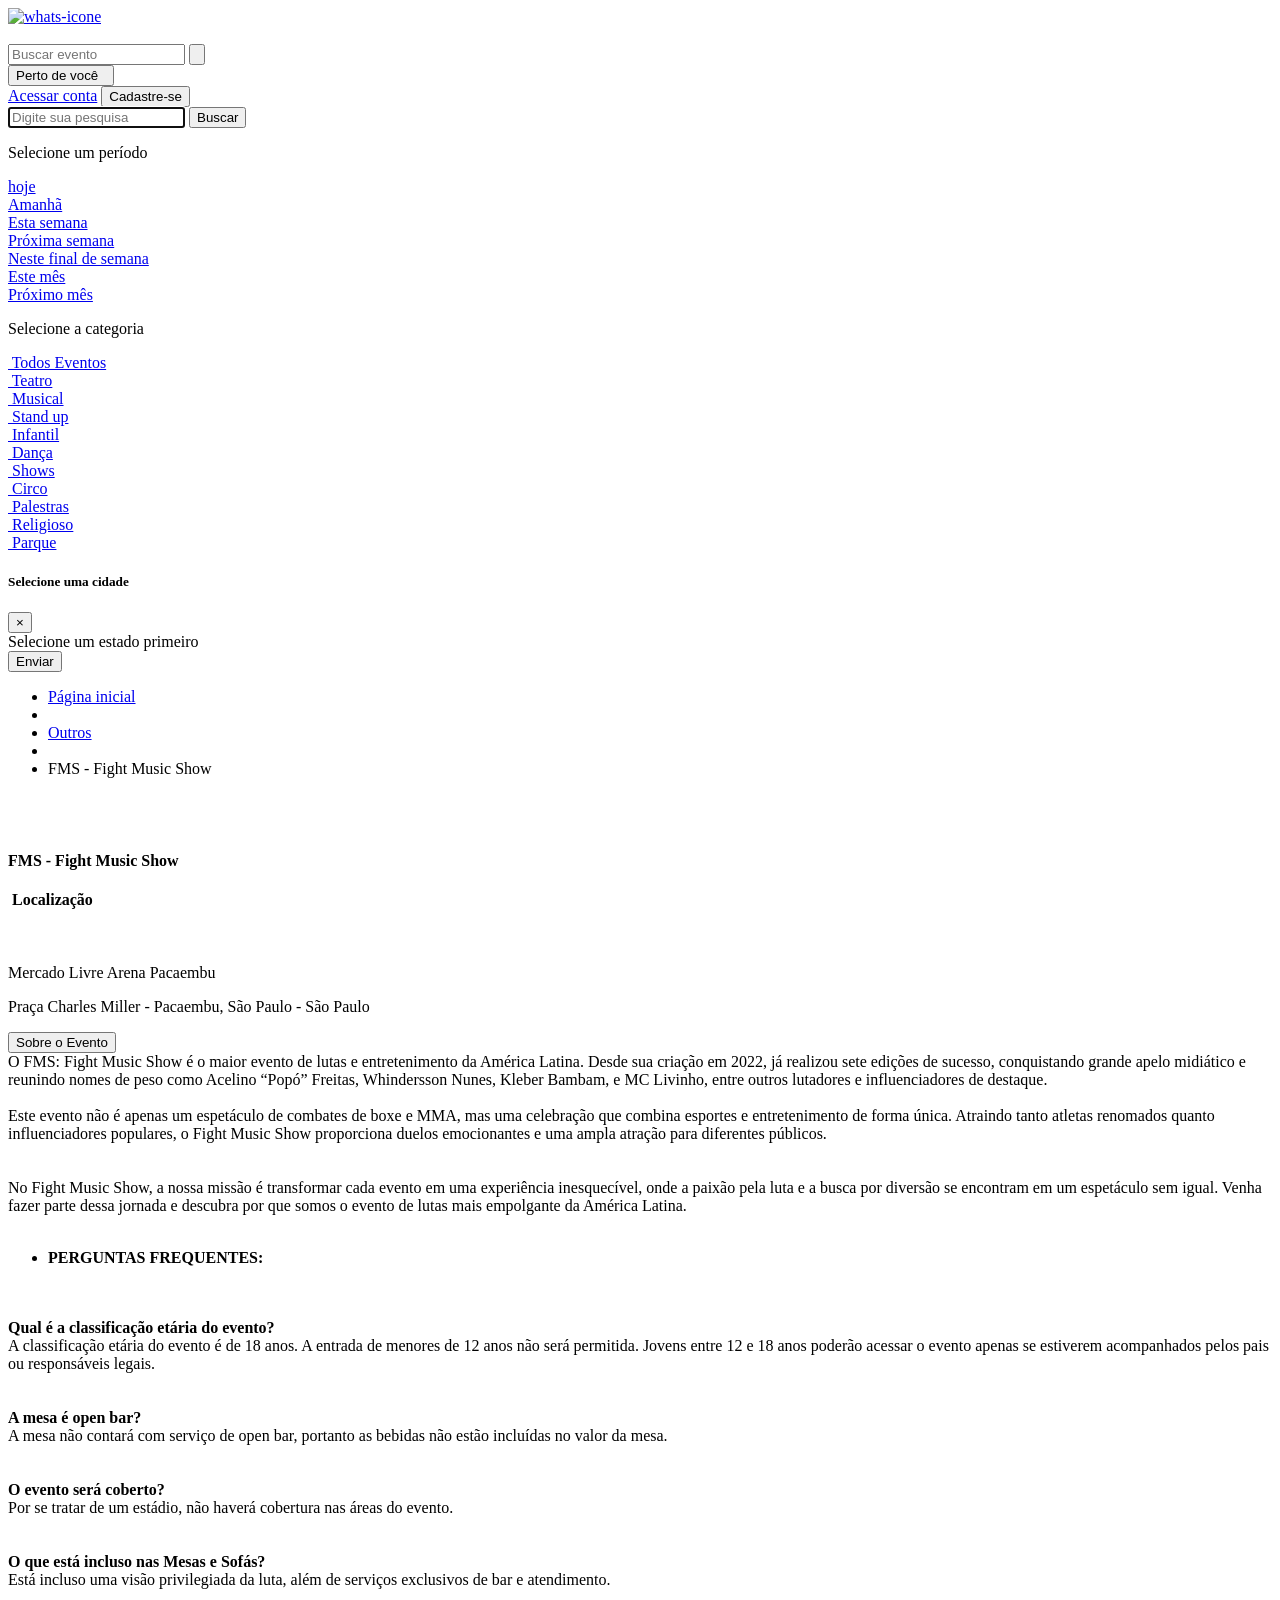
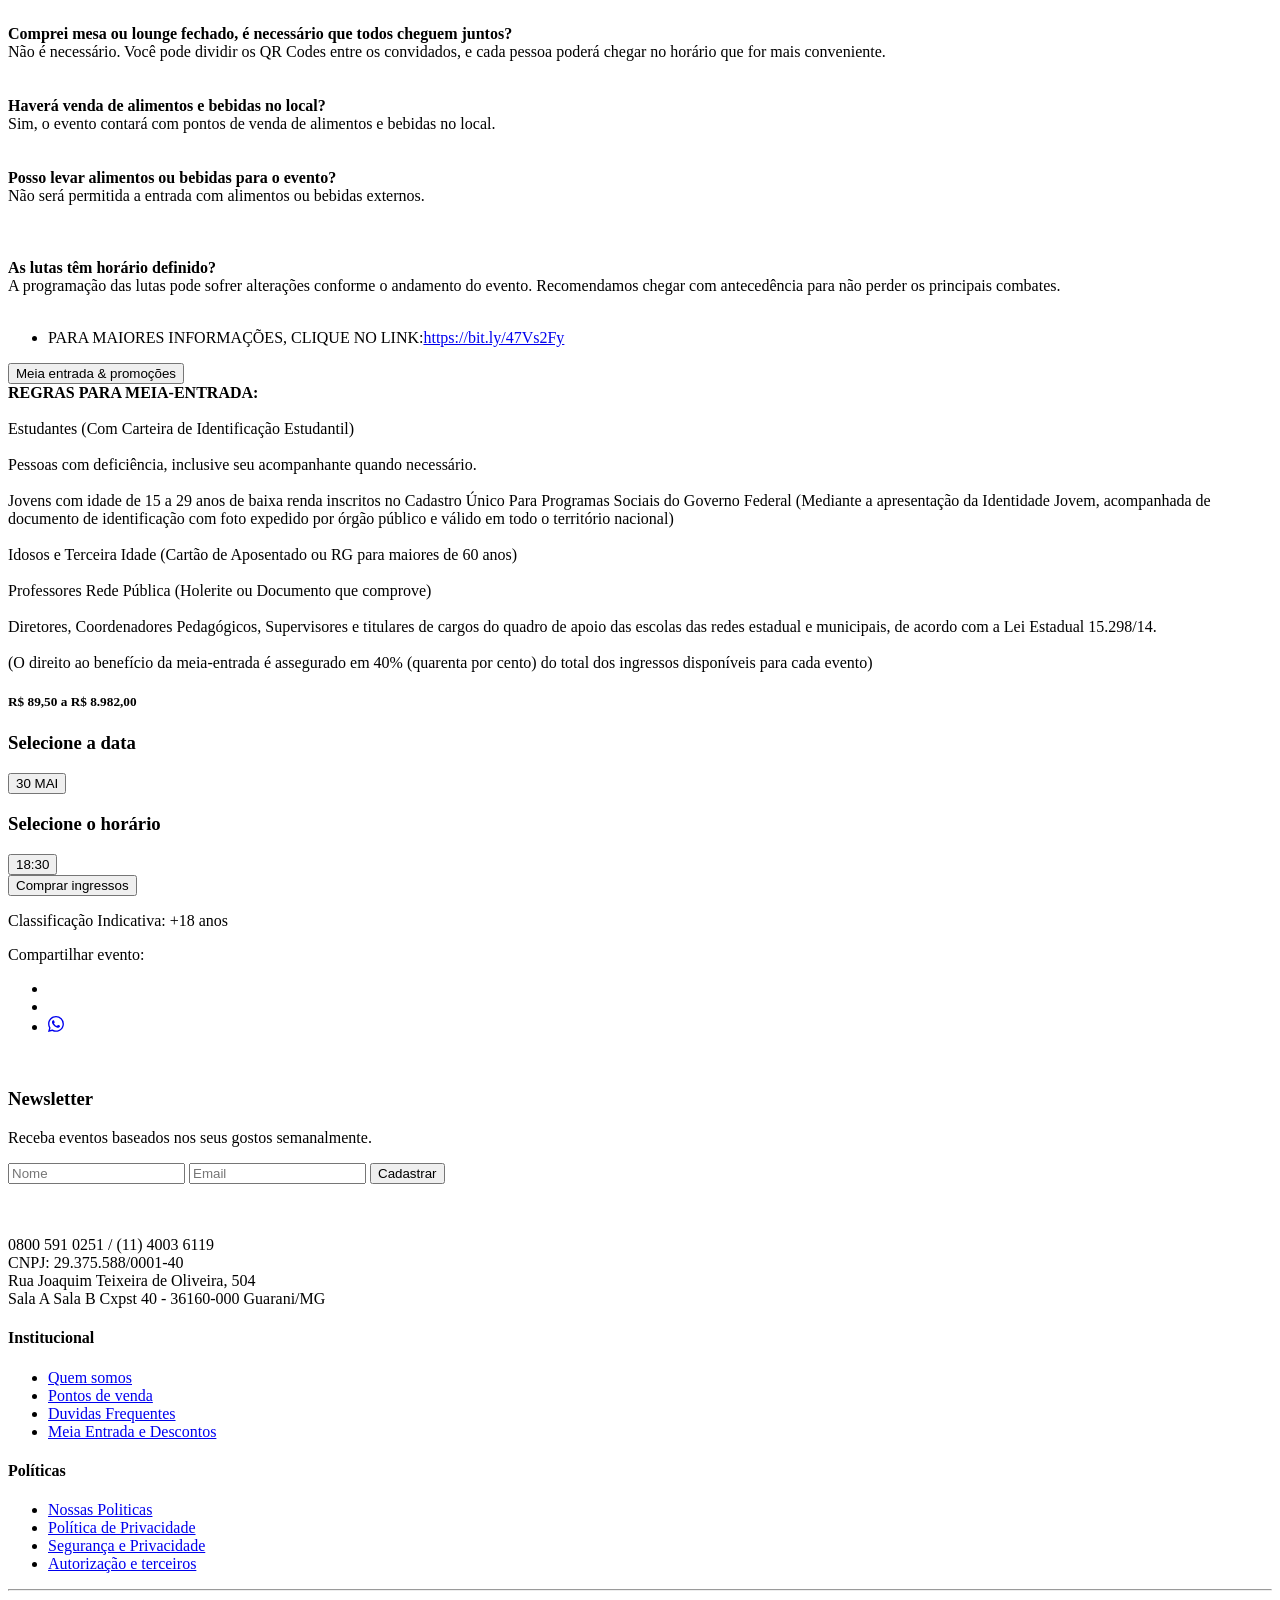
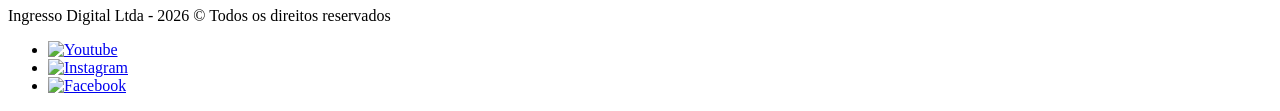
==== index.html @ 264a08ef "Rename Ingresso Digital.html to index.html" ====
<!DOCTYPE html>
<html lang="pt-BR">
<head>
  <meta charset="UTF-8">
  <meta name="viewport" content="width=device-width, initial-scale=1.0">
  <title>Ingresso Digital</title>
  <meta name="description" content="Plataforma de venda de Ingressos" />
	<meta name="keywords" content="" />
	<meta name="author" content="" />
	<meta name="MobileOptimized" content="320" />
  <meta name="format-detection" content="telephone=no">

  <!-- Start org site -->
	<meta property="og:image" content="https://i.imgur.com/9XY0uLa.png"/>
	<meta property="og:image:secure_url" content="https://i.imgur.com/9XY0uLa.png"/> 
	<meta property="og:image:type" content="image/jpg">
	<meta property="og:image:width" content="1200">
	<meta property="og:image:height" content="600">
	<meta property="og:url" content="https://ingressodigital.com/evento/19751/fms-fight-music-show"/>
	<meta property="og:title" content="FMS - Fight Music Show"/>
	<meta property="og:description" content="Plataforma de venda de Ingressos"/>
	<meta property="og:type" content="website" />
	<!-- End org site -->

  <link rel="shortcut icon" type="image/png" href="/assets/img/favicon.ico" />
  <script type="text/javascript" src="/assets/js/lozad.min.js"></script>
	<script src="/assets/js/jquery-1.12.4.min.js"></script>

  <link rel="stylesheet" href="/lib/slick/slick.css" type="text/css"/>
  <link rel="stylesheet" href="/lib/slick/slick-theme.css" type="text/css"/>
  <link rel="stylesheet" href="/assets/css/bootstrap.min.css">
  <link rel="stylesheet" href="/assets/css/responsive.css">
  <link rel="stylesheet" href="/assets/css/style.css">
    <link rel="stylesheet" href="/assets/css/style-perto.css">
  <link rel="stylesheet" type="text/css" href="/lib/magiczoomplus/magiczoomplus.css">

  	  <!-- Google Tag Manager - GLOBAL -->
	  <script>(function(w,d,s,l,i){w[l]=w[l]||[];w[l].push({'gtm.start':
	  new Date().getTime(),event:'gtm.js'});var f=d.getElementsByTagName(s)[0],
	  j=d.createElement(s),dl=l!='dataLayer'?'&l='+l:'';j.async=true;j.src=
	  'https://www.googletagmanager.com/gtm.js?id='+i+dl;f.parentNode.insertBefore(j,f);
	  })(window,document,'script','dataLayer','GTM-WKNSDGXD');</script>
	  <!-- End Google Tag Man -->
	
		  <!-- Google Tag Manager - EVENTO -->
	  <script>(function(w,d,s,l,i){w[l]=w[l]||[];w[l].push({'gtm.start':
	  new Date().getTime(),event:'gtm.js'});var f=d.getElementsByTagName(s)[0],
	  j=d.createElement(s),dl=l!='dataLayer'?'&l='+l:'';j.async=true;j.src=
	  'https://www.googletagmanager.com/gtm.js?id='+i+dl;f.parentNode.insertBefore(j,f);
	  })(window,document,'script','dataLayer','AW-10837346964');</script>
	  <!-- End Google Tag Man -->
	
  <!-- Google tag (gtag.js) -->
  <script async src="https://www.googletagmanager.com/gtag/js?id=G-C0RJ05GGE7"></script>
  <script>
    window.dataLayer = window.dataLayer || [];
    function gtag(){dataLayer.push(arguments);}
    gtag('js', new Date());

    gtag('config', 'G-C0RJ05GGE7');
  </script>

	
  <!-- Start Integração Perto Digital -->
  <script> 
    !function e() { "complete" === document.readyState ? window.setTimeout((function () { var e, n, t; e = "https://cdn.pertoplugin.link/plugin/perto.js.gz", n = 700, t = "https://pertocdn.pertoplugin.link/plugin/perto.js.gz", new Promise((function (o, i) { var c = document.createElement("script"); function r() { if (document.head.removeChild(c), t) { var e = document.createElement("script"); e.src = t, document.head.appendChild(e), e.onload = function () { o(!0) }, e.onerror = function () { o(!1) } } else o(!1) } c.src = e, document.head.appendChild(c); var u = setTimeout((function () { r() }), n); c.onload = function () { clearTimeout(u), o(!0) }, c.onerror = function () { clearTimeout(u), r() } })) }), 500) : window.setTimeout((function () { e() }), 700) }(); 
  </script>
  <!-- end Integração Perto Digital -->
</head>
<body>

		  <!-- Google Tag Manager (noscript) - GLOBAL -->
	  <noscript><iframe src="https://www.googletagmanager.com/ns.html?id=GTM-WKNSDGXD"
	  height="0" width="0" style="display:none;visibility:hidden"></iframe></noscript>
	  <!-- End Google Tag Manager (noscript) -->
	
		  <!-- Google Tag Manager (noscript) - EVENTO -->
	  <noscript><iframe src="https://www.googletagmanager.com/ns.html?id=AW-10837346964"
	  height="0" width="0" style="display:none;visibility:hidden"></iframe></noscript>
	  <!-- End Google Tag Manager (noscript) -->
	
      <a href="https://api.whatsapp.com/send?phone=551140036119" target="_blank">
      <img src="/assets/img/whats.png" alt="whats-icone" class="icone-whats-flut">
    </a>
  
  
<script src="https://unpkg.com/blip-chat-widget" type="text/javascript"></script>
<script>
    (function () {
        window.onload = function () {
            new BlipChat()
                .withAppKey('aW5ncmVzc29kaWdpdGFscm90ZWFkb3I6ZDkxZGI1NDItZjA5NS00MjdiLThmODItMWRmNjdiYzhjYjUw')
                .withButton({"color":"#1f497d","icon":""})
                .withCustomCommonUrl('https://ingressodigital.chat.blip.ai/')
                .build();
        }
    })();
</script>	


<!-- SCRIPT FILA -->
<script data-queue-fair-client="gticket" src="https://files.queue-fair.net/queue-fair-adapter.js"></script>
<header>
 
  <nav class="navbar navbar-expand-lg navbar-light">
    <a class="navbar-brand" href="/">
      <img class="lozad" data-src="/assets/img/logo-azul.svg">
    </a>

    <div class="form-inline area-pesquisa-header my-2 my-lg-0" data-toggle="modal" data-target="#modalPesquisa">
      <input class="form-control mr-sm-2" type="text" id="mod" name="mod" placeholder="Buscar evento" aria-label="Buscar evento">
      <button class="btn btn-outline my-2 my-sm-0" type="button">
        <img class="lozad" data-src="/assets/img/pesquisa.png">
      </button>
    </div>

    <div class="parte-btn-heder">
      <div>
        
          <button id="btnAbrirModal" type="button" class="btn-select-loca-off" data-toggle="modal" data-target="#modalLocalizacao" alt="Achar localização">
            <span id="textoLocal">Perto de você</span>&nbsp;
            <img class="lozad" data-src="/assets/img/localizacao.png">
          </button>

              </div>

              
      <div class="btn-a-header">
                  <a href="/login" class="btn-acess-cont off" alt="Acessar conta">Acessar conta</a>
          <a href="/cadastro" >
            <button type="button" class="btn-cadast-header" alt="Cadastre-se">Cadastre-se</button>
          </a>
                
      </div>
    </div>
  </nav>

  <div class="modal fade" id="modalPesquisa" tabindex="-1" role="dialog" aria-labelledby="TitulomodalPesquisa" aria-hidden="true">
  <div class="modal-dialog" role="document">
   
    <div class="modal-content">
      <div class="input-pesquisa">
        <form action= "/pesquisa.php" method="GET" alt="Botão de pesquisa">
          <input type="hidden" name="busca" value="S"/>
          <input type="hidden" name="pg" value="1"/>
          <input class="form-control" type="text" id="txt_busca" name="txt_busca" placeholder="Digite sua pesquisa" autofocus required>
          <button class="btn btn-outline my-sm-0" type="submit">Buscar <i class="ri-search-line"></i></button>
        </form>
      </div>

      <div class="modal-body">
        <div>
          <p>Selecione um período</p>

          <div>
            <div class="btn-data-pesqui">
              <a href="/pesquisa.php?busca=S&pg=1&txt_data=1">hoje</a>
            </div>
            <div class="btn-data-pesqui">
              <a href="/pesquisa.php?busca=S&pg=1&txt_data=2">Amanhã</a>
            </div>
            <div class="btn-data-pesqui">
              <a href="/pesquisa.php?busca=S&pg=1&txt_data=3">Esta semana</a>
            </div>
            <div class="btn-data-pesqui">
              <a href="/pesquisa.php?busca=S&pg=1&txt_data=4">Próxima semana</a>
            </div>
            <div class="btn-data-pesqui">
              <a href="/pesquisa.php?busca=S&pg=1&txt_data=5">Neste final de semana</a>
            </div>
            <div class="btn-data-pesqui">
              <a href="/pesquisa.php?busca=S&pg=1&txt_data=6">Este mês</a>
            </div>
            <div class="btn-data-pesqui">
              <a href="/pesquisa.php?busca=S&pg=1&txt_data=7">Próximo mês</a>
            </div>
          </div>
        </div>
        
        <div>
          <p>Selecione a categoria</p>

          <div>
            <div class="btn-genero-pesqui">
              <a href="/pesquisa.php?busca=S&pg=1&txt_busca=">
                <img class="lozad" data-src="/assets/img/bolinhas.png"/> Todos Eventos
              </a>
            </div> 
            <div class="btn-genero-pesqui">
              <a href="/pesquisa.php?busca=S&pg=1&txt_genero=20">
                <img class="lozad" data-src="/assets/img/mascaras.png"/> Teatro
              </a>
            </div>
            <div class="btn-genero-pesqui">
              <a href="/pesquisa.php?busca=S&pg=1&txt_genero=23">
                <img class="lozad" data-src="/assets/img/musica.png"/> Musical
              </a>
            </div>
            <div class="btn-genero-pesqui">
              <a href="/pesquisa.php?busca=S&pg=1&txt_genero=22">
                <img class="lozad" data-src="/assets/img/smille.png"/> Stand up
              </a>
            </div>
            <div class="btn-genero-pesqui">
              <a href="/pesquisa.php?busca=S&pg=1&txt_genero=29">
                <img class="lozad" data-src="/assets/img/estrela.png"/> Infantil
              </a>
            </div>
            <div class="btn-genero-pesqui">
              <a href="/pesquisa.php?busca=S&pg=1&txt_genero=28">
                <img class="lozad" data-src="/assets/img/bolinhas.png"/> Dança
              </a>
            </div>
            <div class="btn-genero-pesqui">
              <a href="/pesquisa.php?busca=S&pg=1&txt_genero=27">
                <img class="lozad" data-src="/assets/img/violao.png"/> Shows
              </a>
            </div>
            <div class="btn-genero-pesqui">
              <a href="/pesquisa.php?busca=S&pg=1&txt_genero=34">
                <img class="lozad" data-src="/assets/img/bolinhas.png"/> Circo
              </a>
            </div>
            <div class="btn-genero-pesqui">
              <a href="/pesquisa.php?busca=S&pg=1&txt_genero=32">
                <img class="lozad" data-src="/assets/img/microfone.png"/> Palestras
              </a>
            </div>
            <div class="btn-genero-pesqui">
              <a href="/pesquisa.php?busca=S&pg=1&txt_genero=36">
                <img class="lozad" data-src="/assets/img/igreja.png"/> Religioso
              </a>
            </div>
            <div class="btn-genero-pesqui">
              <a href="/pesquisa.php?busca=S&pg=1&txt_genero=43">
                <img class="lozad" data-src="/assets/img/circo.png"/> Parque
              </a>
            </div>
          </div>
        </div>
      </div>
    </div>
  </div>
</div>  
<div class="modal fade" id="modalLocalizacao" tabindex="-1" role="dialog" aria-labelledby="modalLocalizacaoLabel" aria-hidden="true">
  <div class="modal-dialog" role="document">
    <div class="modal-content modal-localiza-header">
      <div class="modal-header">
        <h5 class="modal-title">Selecione uma cidade</h5>
        <button type="button" class="close" data-dismiss="modal" aria-label="Fechar">
          <span>&times;</span>
        </button>
      </div>

      <div class="modal-body">
        <form id="formLocalizacao" action="" method="POST">
          <div class="row">
            <div class="col-md-5">
              <div class="form-group loca-estado" id="listaEstados">
                <!-- Estados serão inseridos aqui -->
              </div>
            </div>

            <div class="col-md-7">
              <div class="form-group loca-cidade" id="listaCidades">
                <div class="cidade-item">Selecione um estado primeiro</div>
              </div>
            </div>
          </div>

          <input type="hidden" id="input-estado" name="loca-estado">
          <input type="hidden" id="input-cidade" name="loca-cidade">
          <button type="submit" class="btn-envia-loc" name="sele-localiza">Enviar</button>
        </form>
      </div>
    </div>
  </div>
</div>


  <script>
$("#mod").focusout(function(event){
  $('#txt_busca').focus();
  $('#txt_busca').select();
});
</script>

<script type="text/javascript" src="/assets/js/carrega-city-esta.js"></script>


<script type='text/javascript'>
if(sessionStorage.getItem('tempoCar')) {
  sessionStorage.removeItem('tempoCar');
}

if(sessionStorage.getItem('tempoCar') == null) {
  sessionStorage.setItem('tempoCar', 900);
}
</script>

<div class="container-fluid">
  <ul class="bol-header-ing">
    <li>
      <a href="/">
        <div class="bol">Página inicial</div>
      </a>
    </li>
    <li class="bol-divisor"><i class="ri-checkbox-blank-circle-fill"></i></li>
    <li>
      <a href="/pesquisa.php?busca=S&pg=1&txt_genero=2">
        <div class="bol">Outros</div>
      </a>
    </li>
    <li class="bol-divisor"><i class="ri-checkbox-blank-circle-fill"></i></li>
    <li class="bol active">FMS - Fight Music Show</li>
  </ul>
</div>

<section>
  <div class="col-md-12">
    <!--<div class="img-banner-mobile boximgprod" style="background-image: url(https://i.imgur.com/9XY0uLa.png);"></div>-->
    <img class="img-banner-mobile lozad" data-src="https://i.imgur.com/9XY0uLa.png">
  </div>
  
  <div class="container-fluid">
    <div class="row sobe-div-valor">
      <div id="contedo-rolagem" class="col-md-8 order-posi-3">
        <!--<div class="img-banner-desktop boximgprod" style="background-image: url(https://i.imgur.com/9XY0uLa.png);"></div>-->
        <img class="img-banner-desktop lozad" data-src="https://i.imgur.com/9XY0uLa.png">

        <div class="conteudo-d-evento">
          <h4 class="titulo-evento-1">FMS - Fight Music Show</h4>

          <div class="texto-descricao-event">
                      </div>

          <!--<div class="row barra-dado-pro-evento">
            <div class="col-md-10 info-pord">
              <img class="lozad" data-src="images/foto-user.png">
              <div class="ajuste-dad-prod-e">
                <h5>Deive Leonardo</h5>
                <i class="ri-checkbox-blank-circle-fill"></i>
                <p>70 Eventos ativos</p>
              </div>
            </div>

            <div class="col-md-2 btn-ver-mais-prod">
              <button type="button" class="btn">Ver Mais</button>
            </div>
          </div>-->

          <div class="localizacao-dado-evento">
            <h4><img class="lozad icone-loc-eve" data-src="/assets/img/icone-bombando.png"> Localização</h4>

            <div class="dados-loca-detalhes">
              <img class="lozad marcador-mapa" data-src="/assets/img/marcador.png">
              <span>
                <p>Mercado Livre Arena Pacaembu</p>
                <p>Praça Charles Miller - Pacaembu, São Paulo - São Paulo</p>
              </span>
            </div>
            
                      </div>

          <div class="acordion-texto-event-1">
            <div class="accordion" id="accordionDadosTex">
              <div class="card-texto">
                <div id="headingOne">
                  <button class="btn-mostra-texto-e" type="button" data-toggle="collapse" data-target="#collapseOne" aria-expanded="true" aria-controls="collapseOne">
                    <span>Sobre o Evento</span> <i class="ri-arrow-down-s-line"></i>
                  </button>
                </div>

                <div id="collapseOne" class="collapse form-texto-card show" aria-labelledby="headingOne" data-parent="#accordionDadosTex">
                  O FMS: Fight Music Show &eacute; o maior evento de lutas e entretenimento da Am&eacute;rica Latina. Desde sua cria&ccedil;&atilde;o em 2022, j&aacute; realizou sete edi&ccedil;&otilde;es de sucesso, conquistando grande apelo midi&aacute;tico e reunindo nomes de peso como Acelino &ldquo;Pop&oacute;&rdquo; Freitas, Whindersson Nunes, Kleber Bambam, e MC Livinho, entre outros lutadores e influenciadores de destaque.<br />
<br />
Este evento n&atilde;o &eacute; apenas um espet&aacute;culo de combates de boxe e MMA, mas uma celebra&ccedil;&atilde;o que combina esportes e entretenimento de forma &uacute;nica. Atraindo tanto atletas renomados quanto influenciadores populares, o Fight Music Show proporciona duelos emocionantes e uma ampla atra&ccedil;&atilde;o para diferentes p&uacute;blicos.<br />
<br />
<br />
No Fight Music Show, a nossa miss&atilde;o &eacute; transformar cada evento em uma experi&ecirc;ncia inesquec&iacute;vel, onde a paix&atilde;o pela luta e a busca por divers&atilde;o se encontram em um espet&aacute;culo sem igual. Venha fazer parte dessa jornada e descubra por que somos o evento de lutas mais empolgante da Am&eacute;rica Latina.<br />
&nbsp;
<ul>
	<li><strong>PERGUNTAS FREQUENTES:&nbsp;</strong><br />
	&nbsp;</li>
</ul>
&nbsp;<br />
<strong>Qual &eacute; a classifica&ccedil;&atilde;o et&aacute;ria do evento?</strong><br />
A classifica&ccedil;&atilde;o et&aacute;ria do evento &eacute; de 18 anos. A entrada de menores de 12 anos n&atilde;o ser&aacute; permitida. Jovens entre 12 e 18 anos poder&atilde;o acessar o evento apenas se estiverem acompanhados pelos pais ou respons&aacute;veis legais.<br />
<br />
<br />
<strong>A mesa &eacute; open bar?</strong><br />
A mesa n&atilde;o contar&aacute; com servi&ccedil;o de open bar, portanto as bebidas n&atilde;o est&atilde;o inclu&iacute;das no valor da mesa.<br />
<br />
<br />
<strong>O evento ser&aacute; coberto?</strong><br />
Por se tratar de um est&aacute;dio, n&atilde;o haver&aacute; cobertura nas &aacute;reas do evento.<br />
<br />
<br />
<strong>O que est&aacute; incluso nas Mesas e Sof&aacute;s?</strong><br />
Est&aacute; incluso uma vis&atilde;o privilegiada da luta, al&eacute;m de servi&ccedil;os exclusivos de bar e atendimento.<br />
<br />
<br />
<strong>Comprei mesa ou lounge fechado, &eacute; necess&aacute;rio que todos cheguem juntos?</strong><br />
N&atilde;o &eacute; necess&aacute;rio. Voc&ecirc; pode dividir os QR Codes entre os convidados, e cada pessoa poder&aacute; chegar no hor&aacute;rio que for mais conveniente.<br />
<br />
<br />
<strong>Haver&aacute; venda de alimentos e bebidas no local?</strong><br />
Sim, o evento contar&aacute; com pontos de venda de alimentos e bebidas no local.<br />
<br />
<br />
<strong>Posso levar alimentos ou bebidas para o evento?</strong><br />
N&atilde;o ser&aacute; permitida a entrada com alimentos ou bebidas externos.<br />
<br />
<br />
<br />
<strong>As lutas t&ecirc;m hor&aacute;rio definido?</strong><br />
A programa&ccedil;&atilde;o das lutas pode sofrer altera&ccedil;&otilde;es conforme o andamento do evento. Recomendamos chegar com anteced&ecirc;ncia para n&atilde;o perder os principais combates.<br />
&nbsp;
<ul>
	<li>PARA MAIORES INFORMA&Ccedil;&Otilde;ES, CLIQUE NO LINK:<a href="https://bit.ly/47Vs2Fy">https://bit.ly/47Vs2Fy</a></li>
</ul>                </div>
              </div>

              <div class="card-texto">
                <div id="headingTwo">
                  <button class="btn-mostra-texto-e" type="button" data-toggle="collapse" data-target="#collapseTwo" aria-expanded="true" aria-controls="collapseTwo">
                    <span>Meia entrada & promoções</span> <i class="ri-arrow-down-s-line"></i>
                  </button>
                </div>

                <div id="collapseTwo" class="collapse form-texto-card show" aria-labelledby="headingTwo" data-parent="#accordionDadosTex">
                  <strong>REGRAS PARA MEIA-ENTRADA:</strong><br />
&nbsp;<br />
Estudantes (Com Carteira de Identifica&ccedil;&atilde;o Estudantil)<br />
&nbsp;<br />
Pessoas com defici&ecirc;ncia, inclusive seu acompanhante quando necess&aacute;rio.<br />
&nbsp;<br />
Jovens com idade de 15 a 29 anos de baixa renda inscritos no Cadastro &Uacute;nico Para Programas Sociais do Governo Federal (Mediante a apresenta&ccedil;&atilde;o da Identidade Jovem, acompanhada de documento de identifica&ccedil;&atilde;o com foto expedido por &oacute;rg&atilde;o p&uacute;blico e v&aacute;lido em todo o territ&oacute;rio nacional)<br />
&nbsp;<br />
Idosos e Terceira Idade (Cart&atilde;o de Aposentado ou RG para maiores de 60 anos)<br />
&nbsp;<br />
Professores Rede P&uacute;blica (Holerite ou Documento que comprove)<br />
&nbsp;<br />
Diretores, Coordenadores Pedag&oacute;gicos, Supervisores e titulares de cargos do quadro de apoio das escolas das redes estadual e municipais, de acordo com a Lei Estadual 15.298/14.<br />
&nbsp;<br />
(O direito ao benef&iacute;cio da meia-entrada &eacute; assegurado em 40% (quarenta por cento) do total dos ingressos dispon&iacute;veis para cada evento)                </div>
              </div>
            </div>
          </div>

        </div>
      </div>

      <div class="col-md-4 order-posi-2">
        <div id="div-fixa">
          <div class="area-data-hor">

            <h5 class='valores-ing'>R$ 89,50 a R$ 8.982,00</h5> 
  
            <div id="accordionDatHor">
              <div>
                <h3>Selecione a data</h3>

                <script>const datas = []; </script>
                
                  <button class="btn btn-datas clicavelData collapsed ativoButton" type="button" data-target="#collapse05-30-2026" onclick="activeClassData(this)">
                    30 MAI                  </button>
                
                <h3>Selecione o horário</h3>
      
                <div class="area-select-hor">
                          
                  <div id="collapse05-30-2026" class="collapse show" data-parent="#accordionDatHor">
            
                                          <button class="btn btn-datas clicavelHora  ativoButton " type="button" onclick="activeClassHora(this, '19751')">
                        18:30                      </button>
                    
                  </div>
                                  </div>
              </div>
            </div>

            <div>
                              <a id="link-eve-indi" href="lngressos.html">
                  <button type="button" class="btn btn-comp-ing">Comprar ingressos</button>
                </a>
                            

              <p class="classif-evento"><i class="ri-error-warning-fill"></i> Classificação Indicativa: +18 anos</p>
            </div>
          </div>

          <div class="area-compartilha">
            <div><p>Compartilhar evento:</p></div>
            <div>
              <ul>
                <li>
                  <a href="https://www.facebook.com/sharer/sharer.php?u=https://ingressodigital.com/evento/19751/fms-fight-music-show" target="_blank">
                    <img class="lozad" data-src="/assets/img/face-black.png">
                  </a>
                </li>

                <li>
                  <a href="https://twitter.com/intent/tweet?url=https://ingressodigital.com/evento/19751/fms-fight-music-show" target="_blank">
                    <img class="lozad" data-src="/assets/img/twit-black.png">
                  </a>
                </li>

                <li>
                  <a href="https://api.whatsapp.com/send/?text=https://ingressodigital.com/evento/19751/fms-fight-music-show" target="_blank">
                    <svg xmlns="http://www.w3.org/2000/svg" width="16" height="16" fill="currentColor" class="bi bi-whatsapp" viewBox="0 0 16 16">
                      <path d="M13.601 2.326A7.85 7.85 0 0 0 7.994 0C3.627 0 .068 3.558.064 7.926c0 1.399.366 2.76 1.057 3.965L0 16l4.204-1.102a7.9 7.9 0 0 0 3.79.965h.004c4.368 0 7.926-3.558 7.93-7.93A7.9 7.9 0 0 0 13.6 2.326zM7.994 14.521a6.6 6.6 0 0 1-3.356-.92l-.24-.144-2.494.654.666-2.433-.156-.251a6.56 6.56 0 0 1-1.007-3.505c0-3.626 2.957-6.584 6.591-6.584a6.56 6.56 0 0 1 4.66 1.931 6.56 6.56 0 0 1 1.928 4.66c-.004 3.639-2.961 6.592-6.592 6.592m3.615-4.934c-.197-.099-1.17-.578-1.353-.646-.182-.065-.315-.099-.445.099-.133.197-.513.646-.627.775-.114.133-.232.148-.43.05-.197-.1-.836-.308-1.592-.985-.59-.525-.985-1.175-1.103-1.372-.114-.198-.011-.304.088-.403.087-.088.197-.232.296-.346.1-.114.133-.198.198-.33.065-.134.034-.248-.015-.347-.05-.099-.445-1.076-.612-1.47-.16-.389-.323-.335-.445-.34-.114-.007-.247-.007-.38-.007a.73.73 0 0 0-.529.247c-.182.198-.691.677-.691 1.654s.71 1.916.81 2.049c.098.133 1.394 2.132 3.383 2.992.47.205.84.326 1.129.418.475.152.904.129 1.246.08.38-.058 1.171-.48 1.338-.943.164-.464.164-.86.114-.943-.049-.084-.182-.133-.38-.232"/>
                    </svg>
                  </a>
                </li>
              </ul>
            </div>
          </div>
          
                    
        </div>
      </div>

    </div>
  </div>
</section>

<div class="ajuste-espaco-detalhe"></div>


<section>
  <div class="area-newsletter">
    <div class="row">
      <div class="col-md-6 div-contrast_clear">
        <div class="posiciona-dados-news">
          <img class="lozad icone-news" data-src="/assets/img/icone-news.png">

          <h3>Newsletter</h3>
          <p>Receba eventos baseados nos seus gostos semanalmente.</p>

          <form action="" method="POST">
            <input type="text" class="input-news-1" name='nome' placeholder="Nome" required >
            <input type="email" class="input-news-2" name='email' placeholder="Email" required >
            <button type="submit" class="btn-news" name='email-new'>Cadastrar</button>
          </form>
        </div>
      </div>

      <div class="col-md-6 img-lateral-news">
        <img class="lozad w-100" data-src="/assets/img/bolinhas-news.png">
      </div>
    </div>
  </div>

  <footer class="bloco-news-compl-foot"></footer>
</section>

<!-- mostra o modal de error -->
  <footer>
  <div class="container">
    <div class="row">
      <div class="col-md-6 arruma-background">
        <img class="lozad logo-rodape" data-src="/assets/img/logo-branco.png">
        <p></p>
        <span class="tel-link">0800 591 0251 / (11) 4003 6119</span>
        </br>
        <span alt="dados da empresa">
          CNPJ: 29.375.588/0001-40<br/>
          Rua Joaquim Teixeira de Oliveira, 504<br/>
          Sala A Sala B Cxpst 40 - 36160-000 Guarani/MG
        </span>
      </div>

      <div class="col-md-3">
        <h4>Institucional</h4>
        <ul>
                    <li><a href="/text/1/quem-somos" alt="Quem somos">
              Quem somos            </a></li>
                      <li><a href="/text/2/pontos-de-venda" alt="Pontos de venda">
              Pontos de venda            </a></li>
                      <li><a href="/text/3/duvidas-frequentes" alt="Duvidas Frequentes">
              Duvidas Frequentes            </a></li>
                      <li><a href="/text/4/meia-entrada-e-descontos" alt="Meia Entrada e Descontos">
              Meia Entrada e Descontos            </a></li>
                  </ul>
      </div>

      <div class="col-md-3">
        <h4>Políticas</h4>
        <ul>
                  <li><a href="/text/6/nossas-politicas" alt="Nossas Politicas">
            Nossas Politicas          </a></li>
                  <li><a href="/text/7/politica-de-privacidade" alt="Política de Privacidade">
            Política de Privacidade          </a></li>
                  <li><a href="/text/8/seguranca-e-privacidade" alt="Segurança e Privacidade">
            Segurança e Privacidade          </a></li>
                  <li><a href="/text/9/autorizacao-e-terceiros" alt="Autorização e terceiros">
            Autorização e terceiros          </a></li>
                </ul>
      </div>
    </div>
  </div>
<hr/>
  <div class="container">
    <div class="row">
      <div class="col-md-6">
        <p>Ingresso Digital Ltda - 2026 © Todos os direitos reservados</p>
      </div>

      <div class="col-md-6">
        <ul class="redes-sociais-footer">
          <li>
            <a href="https://" target="_blank" >
              <img class="lozad" data-src="/assets/img/youtube.png" alt="Youtube">
            </a>
          </li>

          <li>
            <a href="https://" target="_blank" >
              <img class="lozad" data-src="/assets/img/insta.png" alt="Instagram">
            </a>
          </li>

          <li>
            <a href="https://www.facebook.com/ingressodigitaloficial/" target="_blank" >
              <img class="lozad" data-src="/assets/img/face.png" alt="Facebook">
            </a>
          </li>
        </ul>
      </div>
    </div>
  </div>
</footer>

  <script type="text/javascript" src="/assets/js/jquery-3.3.1.slim.min.js"></script>
  <script type="text/javascript" src="/assets/js/popper.min.js"></script>
  <script type="text/javascript" src="/assets/js/bootstrap.min.js"></script>
  <script type="text/javascript" src="/assets/js/jquery-1.11.0.min.js"></script>
  <script type="text/javascript" src="/assets/js/jquery-migrate-1.2.1.min.js"></script>
  <script type="text/javascript" src="/lib/slick/slick.min.js"></script>
  <script type="text/javascript" src="/assets/js/script.js"></script>
  <script type="text/javascript" src="/assets/js/relogioCar.js"></script>
  <script type="text/javascript" src="/lib/magiczoomplus/magiczoomplus.js"></script>

  
  
  <script type="text/javascript" src="/assets/js/carrosseis.js"></script> 

</body>
</html> 
<script>
function activeClassData(clicado) {
  const clicaveis = document.querySelectorAll('.clicavelData');
  const targetCollapse = clicado.getAttribute('data-target');
  const isAlreadyActive = clicado.classList.contains('ativoButton');

  if(isAlreadyActive) {
    return; // Já está ativo, não faz nada
  }

  // Remove classe ativa dos outros
  clicaveis.forEach(el => el.classList.remove('ativoButton'));
  clicado.classList.add('ativoButton');

  // Fecha todos os collapses
  document.querySelectorAll('.area-select-hor .collapse').forEach(c => {
    c.classList.remove('show');
  });

  // Abre o correspondente
  const collapseToOpen = document.querySelector(targetCollapse);
  if (collapseToOpen) {
    collapseToOpen.classList.add('show');
  }

  // Reseta o botão de compra
  let btn = document.querySelector('#link-eve-indi button');
  let link = document.querySelector('#link-eve-indi');
  link.href = '#';
  btn.classList.add('desativar-btn');
  btn.innerHTML = 'Selecione um horário';
}

function activeClassHora(clicado, eve) {
  const clicaveis = document.querySelectorAll('.clicavelHora');
  clicaveis.forEach(el => el.classList.remove('ativoButton'));
  clicado.classList.add('ativoButton');

  let btn = document.querySelector('#link-eve-indi button');
  let link = document.querySelector('#link-eve-indi');
  link.href = 'lngressos.html';
  btn.classList.remove('desativar-btn');
  btn.innerHTML = 'Comprar ingressos';
}
</script>

<script type="text/javascript" src="/assets/js/fixa-div-lateral.js"></script>
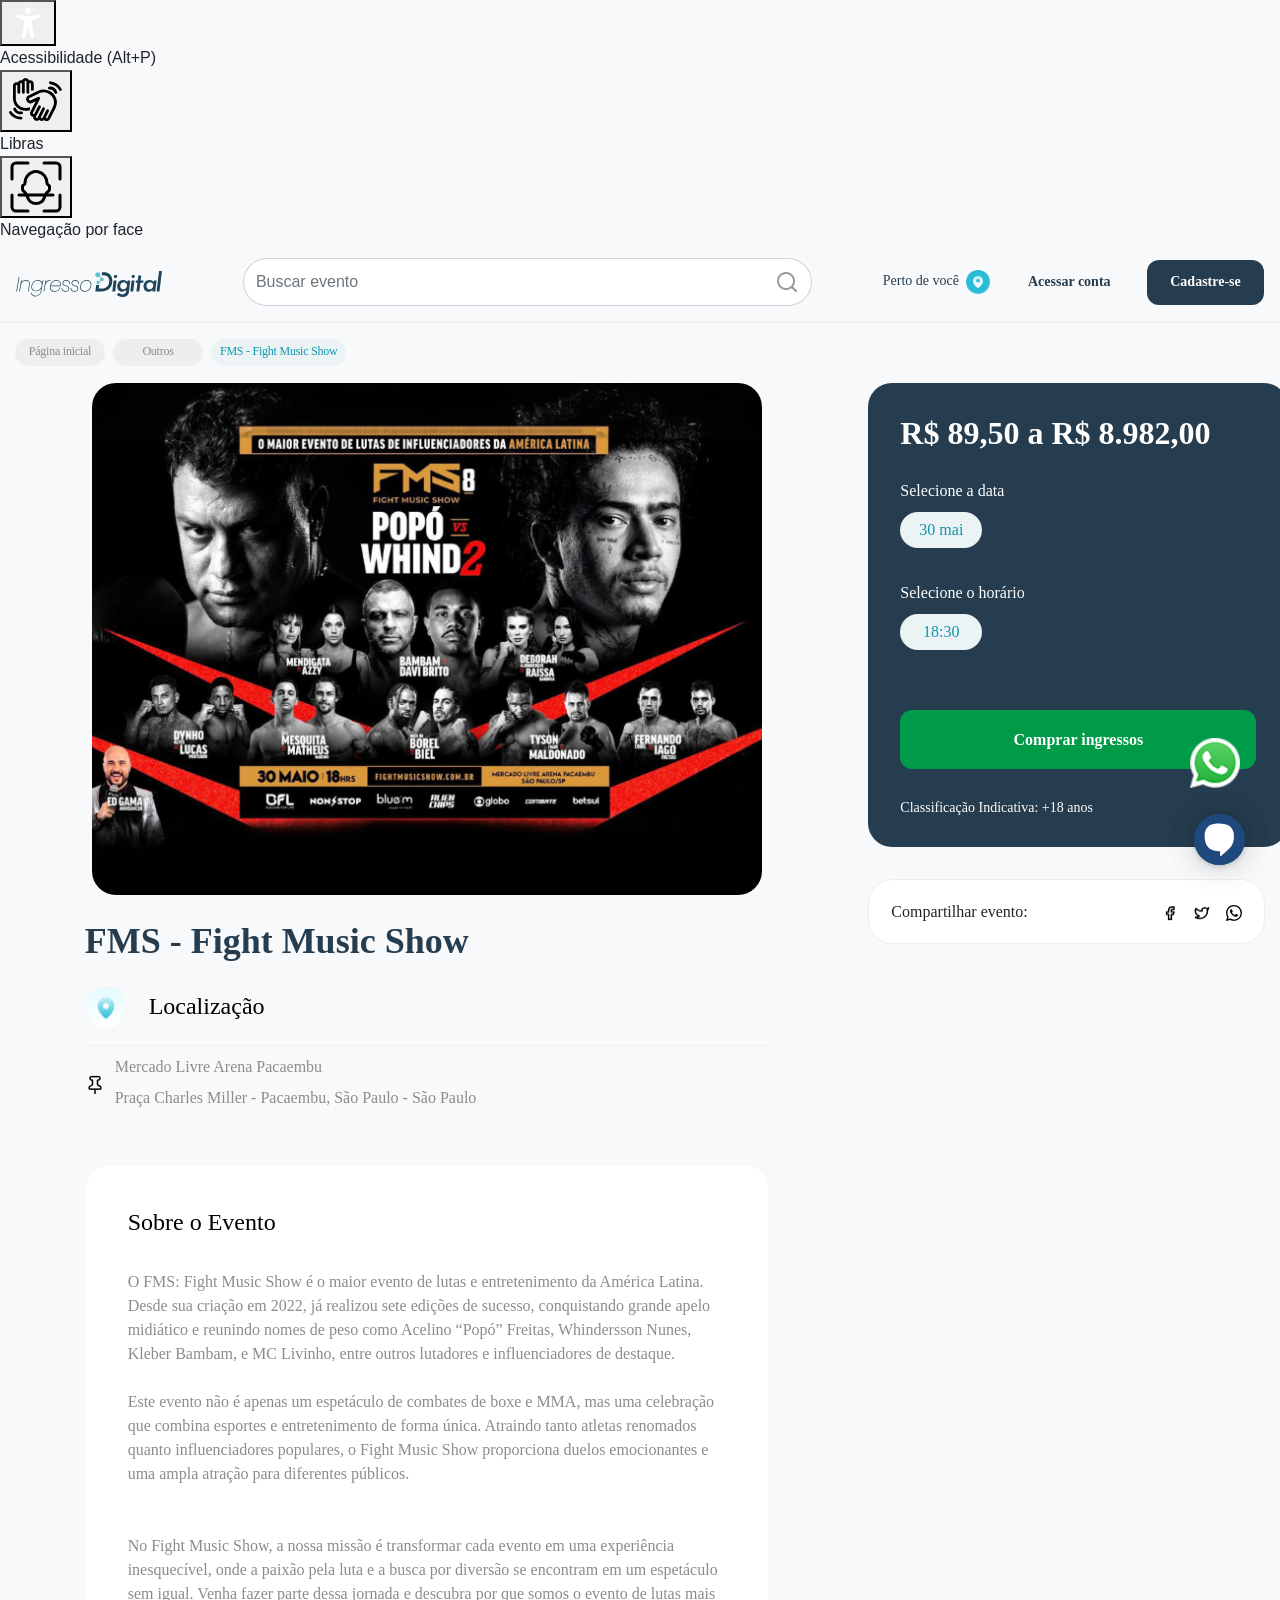
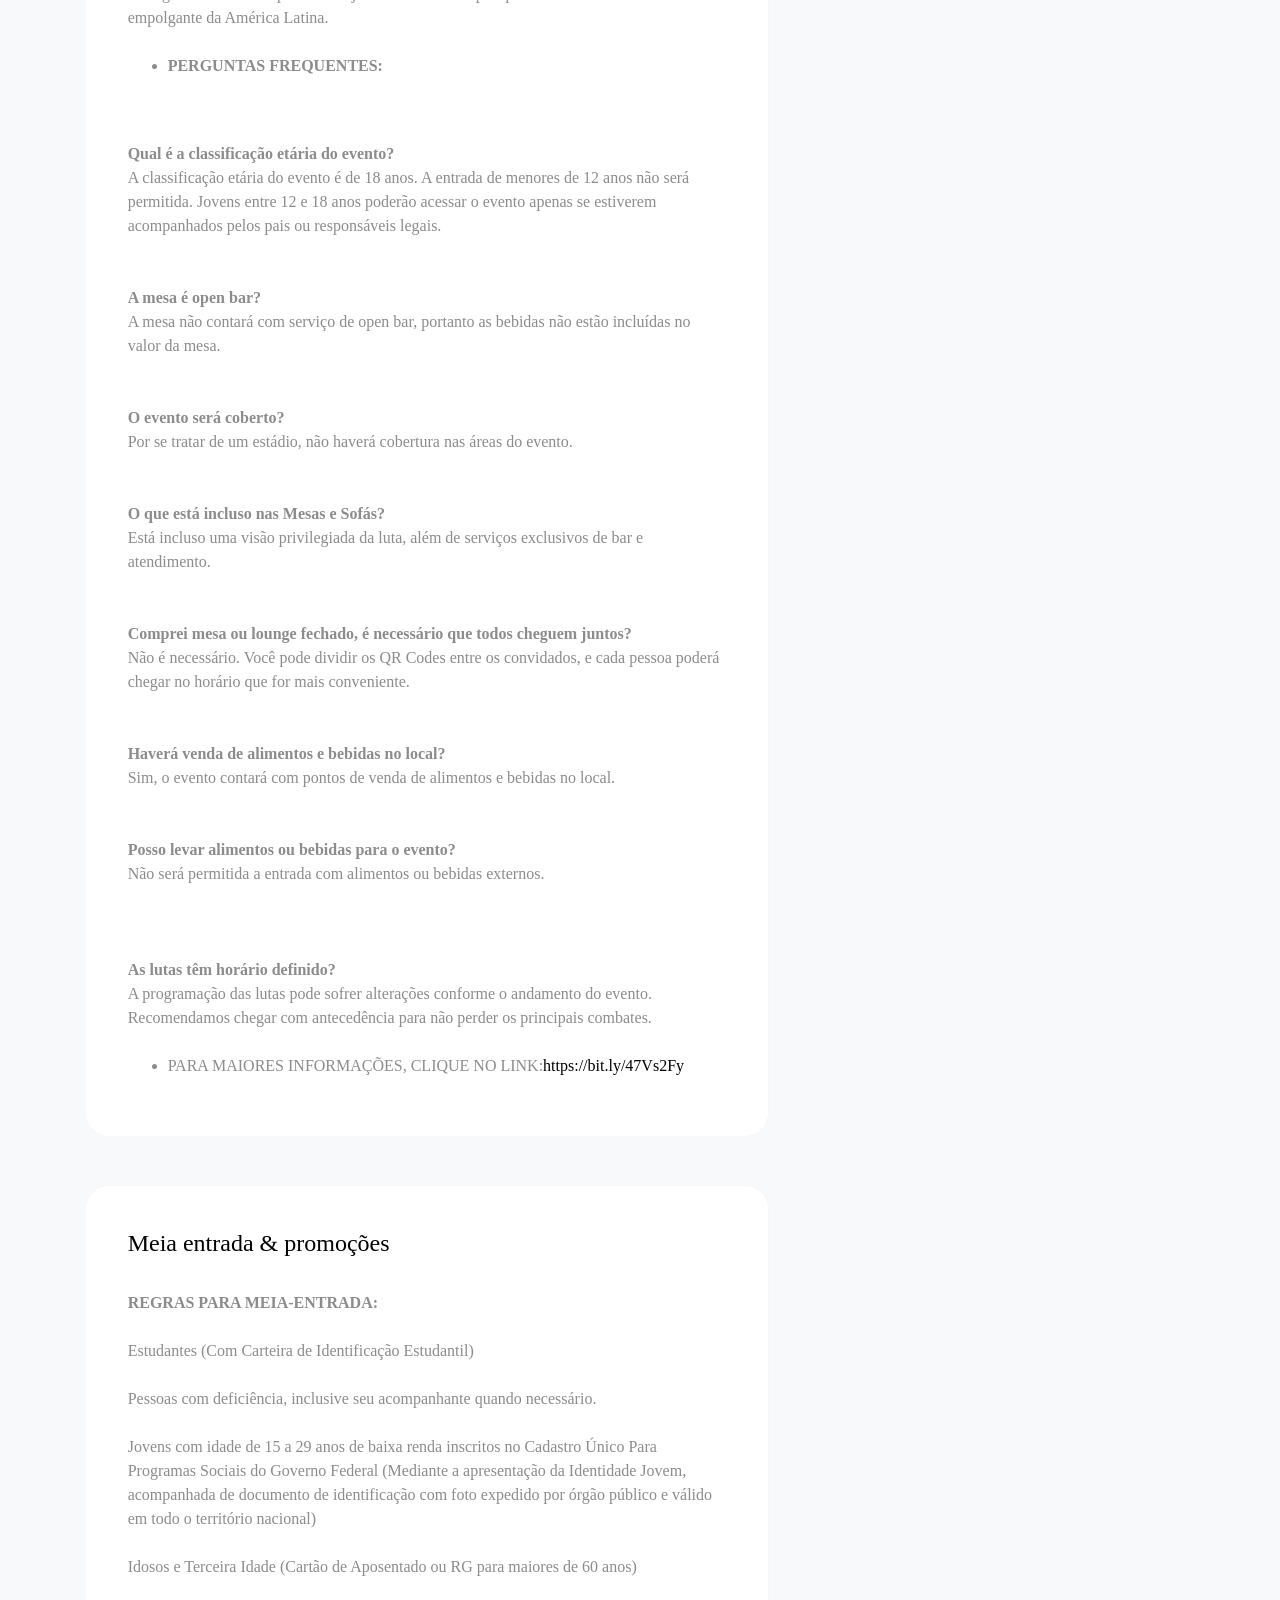
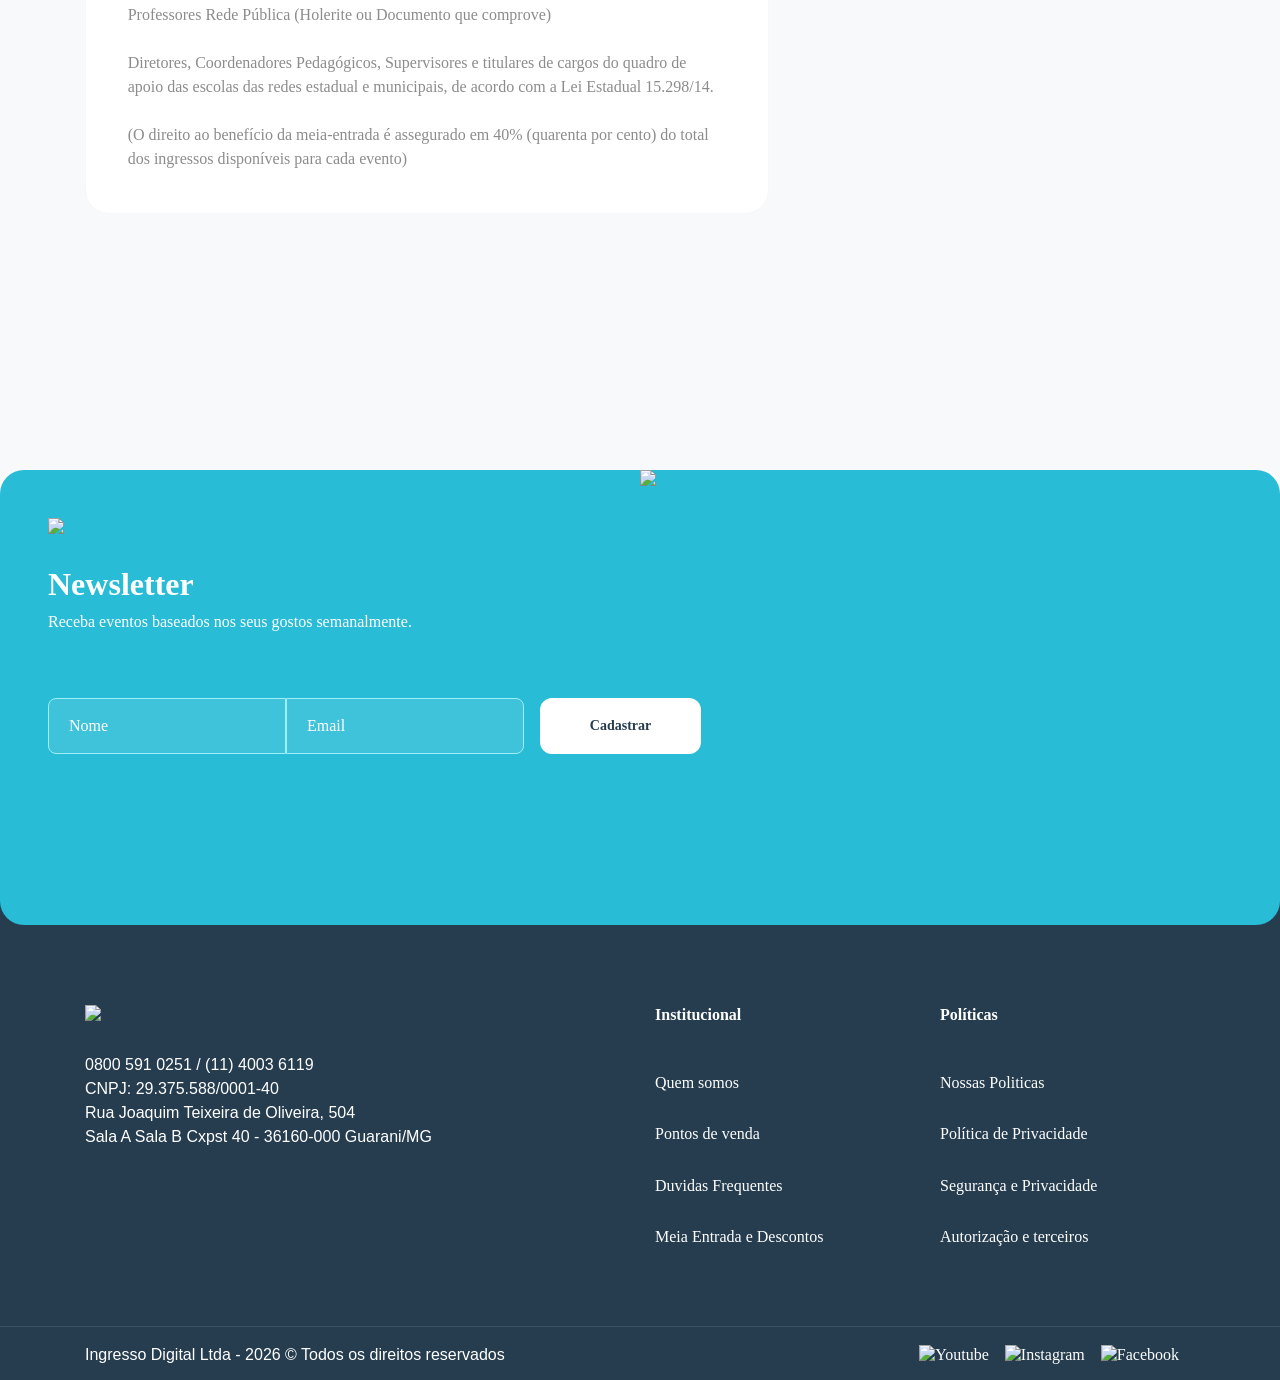
==== commit f251bdc1: "Rename Ingresso Digital.html to index.html" ====
--- a/index.html
+++ b/index.html
@@ -1,699 +1,839 @@
-
-<!DOCTYPE html>
-<html lang="pt-BR">
-<head>
-  <meta charset="UTF-8">
-  <meta name="viewport" content="width=device-width, initial-scale=1.0">
-  <title>Ingresso Digital</title>
-  <meta name="description" content="Plataforma de venda de Ingressos" />
-	<meta name="keywords" content="" />
-	<meta name="author" content="" />
-	<meta name="MobileOptimized" content="320" />
-  <meta name="format-detection" content="telephone=no">
-
-  <!-- Start org site -->
-	<meta property="og:image" content="https://i.imgur.com/9XY0uLa.png"/>
-	<meta property="og:image:secure_url" content="https://i.imgur.com/9XY0uLa.png"/> 
-	<meta property="og:image:type" content="image/jpg">
-	<meta property="og:image:width" content="1200">
-	<meta property="og:image:height" content="600">
-	<meta property="og:url" content="https://ingressodigital.com/evento/19751/fms-fight-music-show"/>
-	<meta property="og:title" content="FMS - Fight Music Show"/>
-	<meta property="og:description" content="Plataforma de venda de Ingressos"/>
-	<meta property="og:type" content="website" />
-	<!-- End org site -->
-
-  <link rel="shortcut icon" type="image/png" href="/assets/img/favicon.ico" />
-  <script type="text/javascript" src="/assets/js/lozad.min.js"></script>
-	<script src="/assets/js/jquery-1.12.4.min.js"></script>
-
-  <link rel="stylesheet" href="/lib/slick/slick.css" type="text/css"/>
-  <link rel="stylesheet" href="/lib/slick/slick-theme.css" type="text/css"/>
-  <link rel="stylesheet" href="/assets/css/bootstrap.min.css">
-  <link rel="stylesheet" href="/assets/css/responsive.css">
-  <link rel="stylesheet" href="/assets/css/style.css">
-    <link rel="stylesheet" href="/assets/css/style-perto.css">
-  <link rel="stylesheet" type="text/css" href="/lib/magiczoomplus/magiczoomplus.css">
-
-  	  <!-- Google Tag Manager - GLOBAL -->
-	  <script>(function(w,d,s,l,i){w[l]=w[l]||[];w[l].push({'gtm.start':
-	  new Date().getTime(),event:'gtm.js'});var f=d.getElementsByTagName(s)[0],
-	  j=d.createElement(s),dl=l!='dataLayer'?'&l='+l:'';j.async=true;j.src=
-	  'https://www.googletagmanager.com/gtm.js?id='+i+dl;f.parentNode.insertBefore(j,f);
-	  })(window,document,'script','dataLayer','GTM-WKNSDGXD');</script>
-	  <!-- End Google Tag Man -->
-	
-		  <!-- Google Tag Manager - EVENTO -->
-	  <script>(function(w,d,s,l,i){w[l]=w[l]||[];w[l].push({'gtm.start':
-	  new Date().getTime(),event:'gtm.js'});var f=d.getElementsByTagName(s)[0],
-	  j=d.createElement(s),dl=l!='dataLayer'?'&l='+l:'';j.async=true;j.src=
-	  'https://www.googletagmanager.com/gtm.js?id='+i+dl;f.parentNode.insertBefore(j,f);
-	  })(window,document,'script','dataLayer','AW-10837346964');</script>
-	  <!-- End Google Tag Man -->
-	
-  <!-- Google tag (gtag.js) -->
-  <script async src="https://www.googletagmanager.com/gtag/js?id=G-C0RJ05GGE7"></script>
-  <script>
-    window.dataLayer = window.dataLayer || [];
-    function gtag(){dataLayer.push(arguments);}
-    gtag('js', new Date());
-
-    gtag('config', 'G-C0RJ05GGE7');
-  </script>
-
-	
-  <!-- Start Integração Perto Digital -->
-  <script> 
-    !function e() { "complete" === document.readyState ? window.setTimeout((function () { var e, n, t; e = "https://cdn.pertoplugin.link/plugin/perto.js.gz", n = 700, t = "https://pertocdn.pertoplugin.link/plugin/perto.js.gz", new Promise((function (o, i) { var c = document.createElement("script"); function r() { if (document.head.removeChild(c), t) { var e = document.createElement("script"); e.src = t, document.head.appendChild(e), e.onload = function () { o(!0) }, e.onerror = function () { o(!1) } } else o(!1) } c.src = e, document.head.appendChild(c); var u = setTimeout((function () { r() }), n); c.onload = function () { clearTimeout(u), o(!0) }, c.onerror = function () { clearTimeout(u), r() } })) }), 500) : window.setTimeout((function () { e() }), 700) }(); 
-  </script>
-  <!-- end Integração Perto Digital -->
-</head>
-<body>
-
-		  <!-- Google Tag Manager (noscript) - GLOBAL -->
-	  <noscript><iframe src="https://www.googletagmanager.com/ns.html?id=GTM-WKNSDGXD"
-	  height="0" width="0" style="display:none;visibility:hidden"></iframe></noscript>
-	  <!-- End Google Tag Manager (noscript) -->
-	
-		  <!-- Google Tag Manager (noscript) - EVENTO -->
-	  <noscript><iframe src="https://www.googletagmanager.com/ns.html?id=AW-10837346964"
-	  height="0" width="0" style="display:none;visibility:hidden"></iframe></noscript>
-	  <!-- End Google Tag Manager (noscript) -->
-	
-      <a href="https://api.whatsapp.com/send?phone=551140036119" target="_blank">
-      <img src="/assets/img/whats.png" alt="whats-icone" class="icone-whats-flut">
-    </a>
-  
-  
-<script src="https://unpkg.com/blip-chat-widget" type="text/javascript"></script>
-<script>
-    (function () {
-        window.onload = function () {
-            new BlipChat()
-                .withAppKey('aW5ncmVzc29kaWdpdGFscm90ZWFkb3I6ZDkxZGI1NDItZjA5NS00MjdiLThmODItMWRmNjdiYzhjYjUw')
-                .withButton({"color":"#1f497d","icon":""})
-                .withCustomCommonUrl('https://ingressodigital.chat.blip.ai/')
-                .build();
-        }
-    })();
-</script>	
-
-
-<!-- SCRIPT FILA -->
-<script data-queue-fair-client="gticket" src="https://files.queue-fair.net/queue-fair-adapter.js"></script>
-<header>
- 
-  <nav class="navbar navbar-expand-lg navbar-light">
-    <a class="navbar-brand" href="/">
-      <img class="lozad" data-src="/assets/img/logo-azul.svg">
-    </a>
-
-    <div class="form-inline area-pesquisa-header my-2 my-lg-0" data-toggle="modal" data-target="#modalPesquisa">
-      <input class="form-control mr-sm-2" type="text" id="mod" name="mod" placeholder="Buscar evento" aria-label="Buscar evento">
-      <button class="btn btn-outline my-2 my-sm-0" type="button">
-        <img class="lozad" data-src="/assets/img/pesquisa.png">
-      </button>
-    </div>
-
-    <div class="parte-btn-heder">
-      <div>
-        
-          <button id="btnAbrirModal" type="button" class="btn-select-loca-off" data-toggle="modal" data-target="#modalLocalizacao" alt="Achar localização">
-            <span id="textoLocal">Perto de você</span>&nbsp;
-            <img class="lozad" data-src="/assets/img/localizacao.png">
-          </button>
-
-              </div>
-
-              
-      <div class="btn-a-header">
-                  <a href="/login" class="btn-acess-cont off" alt="Acessar conta">Acessar conta</a>
-          <a href="/cadastro" >
-            <button type="button" class="btn-cadast-header" alt="Cadastre-se">Cadastre-se</button>
-          </a>
-                
-      </div>
-    </div>
-  </nav>
-
-  <div class="modal fade" id="modalPesquisa" tabindex="-1" role="dialog" aria-labelledby="TitulomodalPesquisa" aria-hidden="true">
-  <div class="modal-dialog" role="document">
-   
-    <div class="modal-content">
-      <div class="input-pesquisa">
-        <form action= "/pesquisa.php" method="GET" alt="Botão de pesquisa">
-          <input type="hidden" name="busca" value="S"/>
-          <input type="hidden" name="pg" value="1"/>
-          <input class="form-control" type="text" id="txt_busca" name="txt_busca" placeholder="Digite sua pesquisa" autofocus required>
-          <button class="btn btn-outline my-sm-0" type="submit">Buscar <i class="ri-search-line"></i></button>
-        </form>
-      </div>
-
-      <div class="modal-body">
-        <div>
-          <p>Selecione um período</p>
-
-          <div>
-            <div class="btn-data-pesqui">
-              <a href="/pesquisa.php?busca=S&pg=1&txt_data=1">hoje</a>
-            </div>
-            <div class="btn-data-pesqui">
-              <a href="/pesquisa.php?busca=S&pg=1&txt_data=2">Amanhã</a>
-            </div>
-            <div class="btn-data-pesqui">
-              <a href="/pesquisa.php?busca=S&pg=1&txt_data=3">Esta semana</a>
-            </div>
-            <div class="btn-data-pesqui">
-              <a href="/pesquisa.php?busca=S&pg=1&txt_data=4">Próxima semana</a>
-            </div>
-            <div class="btn-data-pesqui">
-              <a href="/pesquisa.php?busca=S&pg=1&txt_data=5">Neste final de semana</a>
-            </div>
-            <div class="btn-data-pesqui">
-              <a href="/pesquisa.php?busca=S&pg=1&txt_data=6">Este mês</a>
-            </div>
-            <div class="btn-data-pesqui">
-              <a href="/pesquisa.php?busca=S&pg=1&txt_data=7">Próximo mês</a>
-            </div>
-          </div>
-        </div>
-        
-        <div>
-          <p>Selecione a categoria</p>
-
-          <div>
-            <div class="btn-genero-pesqui">
-              <a href="/pesquisa.php?busca=S&pg=1&txt_busca=">
-                <img class="lozad" data-src="/assets/img/bolinhas.png"/> Todos Eventos
-              </a>
-            </div> 
-            <div class="btn-genero-pesqui">
-              <a href="/pesquisa.php?busca=S&pg=1&txt_genero=20">
-                <img class="lozad" data-src="/assets/img/mascaras.png"/> Teatro
-              </a>
-            </div>
-            <div class="btn-genero-pesqui">
-              <a href="/pesquisa.php?busca=S&pg=1&txt_genero=23">
-                <img class="lozad" data-src="/assets/img/musica.png"/> Musical
-              </a>
-            </div>
-            <div class="btn-genero-pesqui">
-              <a href="/pesquisa.php?busca=S&pg=1&txt_genero=22">
-                <img class="lozad" data-src="/assets/img/smille.png"/> Stand up
-              </a>
-            </div>
-            <div class="btn-genero-pesqui">
-              <a href="/pesquisa.php?busca=S&pg=1&txt_genero=29">
-                <img class="lozad" data-src="/assets/img/estrela.png"/> Infantil
-              </a>
-            </div>
-            <div class="btn-genero-pesqui">
-              <a href="/pesquisa.php?busca=S&pg=1&txt_genero=28">
-                <img class="lozad" data-src="/assets/img/bolinhas.png"/> Dança
-              </a>
-            </div>
-            <div class="btn-genero-pesqui">
-              <a href="/pesquisa.php?busca=S&pg=1&txt_genero=27">
-                <img class="lozad" data-src="/assets/img/violao.png"/> Shows
-              </a>
-            </div>
-            <div class="btn-genero-pesqui">
-              <a href="/pesquisa.php?busca=S&pg=1&txt_genero=34">
-                <img class="lozad" data-src="/assets/img/bolinhas.png"/> Circo
-              </a>
-            </div>
-            <div class="btn-genero-pesqui">
-              <a href="/pesquisa.php?busca=S&pg=1&txt_genero=32">
-                <img class="lozad" data-src="/assets/img/microfone.png"/> Palestras
-              </a>
-            </div>
-            <div class="btn-genero-pesqui">
-              <a href="/pesquisa.php?busca=S&pg=1&txt_genero=36">
-                <img class="lozad" data-src="/assets/img/igreja.png"/> Religioso
-              </a>
-            </div>
-            <div class="btn-genero-pesqui">
-              <a href="/pesquisa.php?busca=S&pg=1&txt_genero=43">
-                <img class="lozad" data-src="/assets/img/circo.png"/> Parque
-              </a>
-            </div>
-          </div>
-        </div>
-      </div>
-    </div>
-  </div>
-</div>  
-<div class="modal fade" id="modalLocalizacao" tabindex="-1" role="dialog" aria-labelledby="modalLocalizacaoLabel" aria-hidden="true">
-  <div class="modal-dialog" role="document">
-    <div class="modal-content modal-localiza-header">
-      <div class="modal-header">
-        <h5 class="modal-title">Selecione uma cidade</h5>
-        <button type="button" class="close" data-dismiss="modal" aria-label="Fechar">
-          <span>&times;</span>
-        </button>
-      </div>
-
-      <div class="modal-body">
-        <form id="formLocalizacao" action="" method="POST">
-          <div class="row">
-            <div class="col-md-5">
-              <div class="form-group loca-estado" id="listaEstados">
-                <!-- Estados serão inseridos aqui -->
-              </div>
-            </div>
-
-            <div class="col-md-7">
-              <div class="form-group loca-cidade" id="listaCidades">
-                <div class="cidade-item">Selecione um estado primeiro</div>
-              </div>
-            </div>
-          </div>
-
-          <input type="hidden" id="input-estado" name="loca-estado">
-          <input type="hidden" id="input-cidade" name="loca-cidade">
-          <button type="submit" class="btn-envia-loc" name="sele-localiza">Enviar</button>
-        </form>
-      </div>
-    </div>
-  </div>
-</div>
-
-
-  <script>
-$("#mod").focusout(function(event){
-  $('#txt_busca').focus();
-  $('#txt_busca').select();
-});
-</script>
-
-<script type="text/javascript" src="/assets/js/carrega-city-esta.js"></script>
-
-
-<script type='text/javascript'>
-if(sessionStorage.getItem('tempoCar')) {
-  sessionStorage.removeItem('tempoCar');
-}
-
-if(sessionStorage.getItem('tempoCar') == null) {
-  sessionStorage.setItem('tempoCar', 900);
-}
-</script>
-
-<div class="container-fluid">
-  <ul class="bol-header-ing">
-    <li>
-      <a href="/">
-        <div class="bol">Página inicial</div>
-      </a>
-    </li>
-    <li class="bol-divisor"><i class="ri-checkbox-blank-circle-fill"></i></li>
-    <li>
-      <a href="/pesquisa.php?busca=S&pg=1&txt_genero=2">
-        <div class="bol">Outros</div>
-      </a>
-    </li>
-    <li class="bol-divisor"><i class="ri-checkbox-blank-circle-fill"></i></li>
-    <li class="bol active">FMS - Fight Music Show</li>
-  </ul>
-</div>
-
-<section>
-  <div class="col-md-12">
-    <!--<div class="img-banner-mobile boximgprod" style="background-image: url(https://i.imgur.com/9XY0uLa.png);"></div>-->
-    <img class="img-banner-mobile lozad" data-src="https://i.imgur.com/9XY0uLa.png">
-  </div>
-  
-  <div class="container-fluid">
-    <div class="row sobe-div-valor">
-      <div id="contedo-rolagem" class="col-md-8 order-posi-3">
-        <!--<div class="img-banner-desktop boximgprod" style="background-image: url(https://i.imgur.com/9XY0uLa.png);"></div>-->
-        <img class="img-banner-desktop lozad" data-src="https://i.imgur.com/9XY0uLa.png">
-
-        <div class="conteudo-d-evento">
-          <h4 class="titulo-evento-1">FMS - Fight Music Show</h4>
-
-          <div class="texto-descricao-event">
-                      </div>
-
-          <!--<div class="row barra-dado-pro-evento">
-            <div class="col-md-10 info-pord">
-              <img class="lozad" data-src="images/foto-user.png">
-              <div class="ajuste-dad-prod-e">
-                <h5>Deive Leonardo</h5>
-                <i class="ri-checkbox-blank-circle-fill"></i>
-                <p>70 Eventos ativos</p>
-              </div>
-            </div>
-
-            <div class="col-md-2 btn-ver-mais-prod">
-              <button type="button" class="btn">Ver Mais</button>
-            </div>
-          </div>-->
-
-          <div class="localizacao-dado-evento">
-            <h4><img class="lozad icone-loc-eve" data-src="/assets/img/icone-bombando.png"> Localização</h4>
-
-            <div class="dados-loca-detalhes">
-              <img class="lozad marcador-mapa" data-src="/assets/img/marcador.png">
-              <span>
-                <p>Mercado Livre Arena Pacaembu</p>
-                <p>Praça Charles Miller - Pacaembu, São Paulo - São Paulo</p>
-              </span>
-            </div>
-            
-                      </div>
-
-          <div class="acordion-texto-event-1">
-            <div class="accordion" id="accordionDadosTex">
-              <div class="card-texto">
-                <div id="headingOne">
-                  <button class="btn-mostra-texto-e" type="button" data-toggle="collapse" data-target="#collapseOne" aria-expanded="true" aria-controls="collapseOne">
-                    <span>Sobre o Evento</span> <i class="ri-arrow-down-s-line"></i>
-                  </button>
-                </div>
-
-                <div id="collapseOne" class="collapse form-texto-card show" aria-labelledby="headingOne" data-parent="#accordionDadosTex">
-                  O FMS: Fight Music Show &eacute; o maior evento de lutas e entretenimento da Am&eacute;rica Latina. Desde sua cria&ccedil;&atilde;o em 2022, j&aacute; realizou sete edi&ccedil;&otilde;es de sucesso, conquistando grande apelo midi&aacute;tico e reunindo nomes de peso como Acelino &ldquo;Pop&oacute;&rdquo; Freitas, Whindersson Nunes, Kleber Bambam, e MC Livinho, entre outros lutadores e influenciadores de destaque.<br />
-<br />
-Este evento n&atilde;o &eacute; apenas um espet&aacute;culo de combates de boxe e MMA, mas uma celebra&ccedil;&atilde;o que combina esportes e entretenimento de forma &uacute;nica. Atraindo tanto atletas renomados quanto influenciadores populares, o Fight Music Show proporciona duelos emocionantes e uma ampla atra&ccedil;&atilde;o para diferentes p&uacute;blicos.<br />
-<br />
-<br />
-No Fight Music Show, a nossa miss&atilde;o &eacute; transformar cada evento em uma experi&ecirc;ncia inesquec&iacute;vel, onde a paix&atilde;o pela luta e a busca por divers&atilde;o se encontram em um espet&aacute;culo sem igual. Venha fazer parte dessa jornada e descubra por que somos o evento de lutas mais empolgante da Am&eacute;rica Latina.<br />
-&nbsp;
-<ul>
-	<li><strong>PERGUNTAS FREQUENTES:&nbsp;</strong><br />
-	&nbsp;</li>
-</ul>
-&nbsp;<br />
-<strong>Qual &eacute; a classifica&ccedil;&atilde;o et&aacute;ria do evento?</strong><br />
-A classifica&ccedil;&atilde;o et&aacute;ria do evento &eacute; de 18 anos. A entrada de menores de 12 anos n&atilde;o ser&aacute; permitida. Jovens entre 12 e 18 anos poder&atilde;o acessar o evento apenas se estiverem acompanhados pelos pais ou respons&aacute;veis legais.<br />
-<br />
-<br />
-<strong>A mesa &eacute; open bar?</strong><br />
-A mesa n&atilde;o contar&aacute; com servi&ccedil;o de open bar, portanto as bebidas n&atilde;o est&atilde;o inclu&iacute;das no valor da mesa.<br />
-<br />
-<br />
-<strong>O evento ser&aacute; coberto?</strong><br />
-Por se tratar de um est&aacute;dio, n&atilde;o haver&aacute; cobertura nas &aacute;reas do evento.<br />
-<br />
-<br />
-<strong>O que est&aacute; incluso nas Mesas e Sof&aacute;s?</strong><br />
-Est&aacute; incluso uma vis&atilde;o privilegiada da luta, al&eacute;m de servi&ccedil;os exclusivos de bar e atendimento.<br />
-<br />
-<br />
-<strong>Comprei mesa ou lounge fechado, &eacute; necess&aacute;rio que todos cheguem juntos?</strong><br />
-N&atilde;o &eacute; necess&aacute;rio. Voc&ecirc; pode dividir os QR Codes entre os convidados, e cada pessoa poder&aacute; chegar no hor&aacute;rio que for mais conveniente.<br />
-<br />
-<br />
-<strong>Haver&aacute; venda de alimentos e bebidas no local?</strong><br />
-Sim, o evento contar&aacute; com pontos de venda de alimentos e bebidas no local.<br />
-<br />
-<br />
-<strong>Posso levar alimentos ou bebidas para o evento?</strong><br />
-N&atilde;o ser&aacute; permitida a entrada com alimentos ou bebidas externos.<br />
-<br />
-<br />
-<br />
-<strong>As lutas t&ecirc;m hor&aacute;rio definido?</strong><br />
-A programa&ccedil;&atilde;o das lutas pode sofrer altera&ccedil;&otilde;es conforme o andamento do evento. Recomendamos chegar com anteced&ecirc;ncia para n&atilde;o perder os principais combates.<br />
-&nbsp;
-<ul>
-	<li>PARA MAIORES INFORMA&Ccedil;&Otilde;ES, CLIQUE NO LINK:<a href="https://bit.ly/47Vs2Fy">https://bit.ly/47Vs2Fy</a></li>
-</ul>                </div>
-              </div>
-
-              <div class="card-texto">
-                <div id="headingTwo">
-                  <button class="btn-mostra-texto-e" type="button" data-toggle="collapse" data-target="#collapseTwo" aria-expanded="true" aria-controls="collapseTwo">
-                    <span>Meia entrada & promoções</span> <i class="ri-arrow-down-s-line"></i>
-                  </button>
-                </div>
-
-                <div id="collapseTwo" class="collapse form-texto-card show" aria-labelledby="headingTwo" data-parent="#accordionDadosTex">
-                  <strong>REGRAS PARA MEIA-ENTRADA:</strong><br />
-&nbsp;<br />
-Estudantes (Com Carteira de Identifica&ccedil;&atilde;o Estudantil)<br />
-&nbsp;<br />
-Pessoas com defici&ecirc;ncia, inclusive seu acompanhante quando necess&aacute;rio.<br />
-&nbsp;<br />
-Jovens com idade de 15 a 29 anos de baixa renda inscritos no Cadastro &Uacute;nico Para Programas Sociais do Governo Federal (Mediante a apresenta&ccedil;&atilde;o da Identidade Jovem, acompanhada de documento de identifica&ccedil;&atilde;o com foto expedido por &oacute;rg&atilde;o p&uacute;blico e v&aacute;lido em todo o territ&oacute;rio nacional)<br />
-&nbsp;<br />
-Idosos e Terceira Idade (Cart&atilde;o de Aposentado ou RG para maiores de 60 anos)<br />
-&nbsp;<br />
-Professores Rede P&uacute;blica (Holerite ou Documento que comprove)<br />
-&nbsp;<br />
-Diretores, Coordenadores Pedag&oacute;gicos, Supervisores e titulares de cargos do quadro de apoio das escolas das redes estadual e municipais, de acordo com a Lei Estadual 15.298/14.<br />
-&nbsp;<br />
-(O direito ao benef&iacute;cio da meia-entrada &eacute; assegurado em 40% (quarenta por cento) do total dos ingressos dispon&iacute;veis para cada evento)                </div>
-              </div>
-            </div>
-          </div>
-
-        </div>
-      </div>
-
-      <div class="col-md-4 order-posi-2">
-        <div id="div-fixa">
-          <div class="area-data-hor">
-
-            <h5 class='valores-ing'>R$ 89,50 a R$ 8.982,00</h5> 
-  
-            <div id="accordionDatHor">
-              <div>
-                <h3>Selecione a data</h3>
-
-                <script>const datas = []; </script>
-                
-                  <button class="btn btn-datas clicavelData collapsed ativoButton" type="button" data-target="#collapse05-30-2026" onclick="activeClassData(this)">
-                    30 MAI                  </button>
-                
-                <h3>Selecione o horário</h3>
-      
-                <div class="area-select-hor">
-                          
-                  <div id="collapse05-30-2026" class="collapse show" data-parent="#accordionDatHor">
-            
-                                          <button class="btn btn-datas clicavelHora  ativoButton " type="button" onclick="activeClassHora(this, '19751')">
-                        18:30                      </button>
-                    
-                  </div>
-                                  </div>
-              </div>
-            </div>
-
-            <div>
-                              <a id="link-eve-indi" href="lngressos.html">
-                  <button type="button" class="btn btn-comp-ing">Comprar ingressos</button>
-                </a>
-                            
-
-              <p class="classif-evento"><i class="ri-error-warning-fill"></i> Classificação Indicativa: +18 anos</p>
-            </div>
-          </div>
-
-          <div class="area-compartilha">
-            <div><p>Compartilhar evento:</p></div>
-            <div>
-              <ul>
-                <li>
-                  <a href="https://www.facebook.com/sharer/sharer.php?u=https://ingressodigital.com/evento/19751/fms-fight-music-show" target="_blank">
-                    <img class="lozad" data-src="/assets/img/face-black.png">
-                  </a>
-                </li>
-
-                <li>
-                  <a href="https://twitter.com/intent/tweet?url=https://ingressodigital.com/evento/19751/fms-fight-music-show" target="_blank">
-                    <img class="lozad" data-src="/assets/img/twit-black.png">
-                  </a>
-                </li>
-
-                <li>
-                  <a href="https://api.whatsapp.com/send/?text=https://ingressodigital.com/evento/19751/fms-fight-music-show" target="_blank">
-                    <svg xmlns="http://www.w3.org/2000/svg" width="16" height="16" fill="currentColor" class="bi bi-whatsapp" viewBox="0 0 16 16">
-                      <path d="M13.601 2.326A7.85 7.85 0 0 0 7.994 0C3.627 0 .068 3.558.064 7.926c0 1.399.366 2.76 1.057 3.965L0 16l4.204-1.102a7.9 7.9 0 0 0 3.79.965h.004c4.368 0 7.926-3.558 7.93-7.93A7.9 7.9 0 0 0 13.6 2.326zM7.994 14.521a6.6 6.6 0 0 1-3.356-.92l-.24-.144-2.494.654.666-2.433-.156-.251a6.56 6.56 0 0 1-1.007-3.505c0-3.626 2.957-6.584 6.591-6.584a6.56 6.56 0 0 1 4.66 1.931 6.56 6.56 0 0 1 1.928 4.66c-.004 3.639-2.961 6.592-6.592 6.592m3.615-4.934c-.197-.099-1.17-.578-1.353-.646-.182-.065-.315-.099-.445.099-.133.197-.513.646-.627.775-.114.133-.232.148-.43.05-.197-.1-.836-.308-1.592-.985-.59-.525-.985-1.175-1.103-1.372-.114-.198-.011-.304.088-.403.087-.088.197-.232.296-.346.1-.114.133-.198.198-.33.065-.134.034-.248-.015-.347-.05-.099-.445-1.076-.612-1.47-.16-.389-.323-.335-.445-.34-.114-.007-.247-.007-.38-.007a.73.73 0 0 0-.529.247c-.182.198-.691.677-.691 1.654s.71 1.916.81 2.049c.098.133 1.394 2.132 3.383 2.992.47.205.84.326 1.129.418.475.152.904.129 1.246.08.38-.058 1.171-.48 1.338-.943.164-.464.164-.86.114-.943-.049-.084-.182-.133-.38-.232"/>
-                    </svg>
-                  </a>
-                </li>
-              </ul>
-            </div>
-          </div>
-          
-                    
-        </div>
-      </div>
-
-    </div>
-  </div>
-</section>
-
-<div class="ajuste-espaco-detalhe"></div>
-
-
-<section>
-  <div class="area-newsletter">
-    <div class="row">
-      <div class="col-md-6 div-contrast_clear">
-        <div class="posiciona-dados-news">
-          <img class="lozad icone-news" data-src="/assets/img/icone-news.png">
-
-          <h3>Newsletter</h3>
-          <p>Receba eventos baseados nos seus gostos semanalmente.</p>
-
-          <form action="" method="POST">
-            <input type="text" class="input-news-1" name='nome' placeholder="Nome" required >
-            <input type="email" class="input-news-2" name='email' placeholder="Email" required >
-            <button type="submit" class="btn-news" name='email-new'>Cadastrar</button>
-          </form>
-        </div>
-      </div>
-
-      <div class="col-md-6 img-lateral-news">
-        <img class="lozad w-100" data-src="/assets/img/bolinhas-news.png">
-      </div>
-    </div>
-  </div>
-
-  <footer class="bloco-news-compl-foot"></footer>
-</section>
-
-<!-- mostra o modal de error -->
-  <footer>
-  <div class="container">
-    <div class="row">
-      <div class="col-md-6 arruma-background">
-        <img class="lozad logo-rodape" data-src="/assets/img/logo-branco.png">
-        <p></p>
-        <span class="tel-link">0800 591 0251 / (11) 4003 6119</span>
-        </br>
-        <span alt="dados da empresa">
-          CNPJ: 29.375.588/0001-40<br/>
-          Rua Joaquim Teixeira de Oliveira, 504<br/>
-          Sala A Sala B Cxpst 40 - 36160-000 Guarani/MG
-        </span>
-      </div>
-
-      <div class="col-md-3">
-        <h4>Institucional</h4>
-        <ul>
-                    <li><a href="/text/1/quem-somos" alt="Quem somos">
-              Quem somos            </a></li>
-                      <li><a href="/text/2/pontos-de-venda" alt="Pontos de venda">
-              Pontos de venda            </a></li>
-                      <li><a href="/text/3/duvidas-frequentes" alt="Duvidas Frequentes">
-              Duvidas Frequentes            </a></li>
-                      <li><a href="/text/4/meia-entrada-e-descontos" alt="Meia Entrada e Descontos">
-              Meia Entrada e Descontos            </a></li>
-                  </ul>
-      </div>
-
-      <div class="col-md-3">
-        <h4>Políticas</h4>
-        <ul>
-                  <li><a href="/text/6/nossas-politicas" alt="Nossas Politicas">
-            Nossas Politicas          </a></li>
-                  <li><a href="/text/7/politica-de-privacidade" alt="Política de Privacidade">
-            Política de Privacidade          </a></li>
-                  <li><a href="/text/8/seguranca-e-privacidade" alt="Segurança e Privacidade">
-            Segurança e Privacidade          </a></li>
-                  <li><a href="/text/9/autorizacao-e-terceiros" alt="Autorização e terceiros">
-            Autorização e terceiros          </a></li>
-                </ul>
-      </div>
-    </div>
-  </div>
-<hr/>
-  <div class="container">
-    <div class="row">
-      <div class="col-md-6">
-        <p>Ingresso Digital Ltda - 2026 © Todos os direitos reservados</p>
-      </div>
-
-      <div class="col-md-6">
-        <ul class="redes-sociais-footer">
-          <li>
-            <a href="https://" target="_blank" >
-              <img class="lozad" data-src="/assets/img/youtube.png" alt="Youtube">
-            </a>
-          </li>
-
-          <li>
-            <a href="https://" target="_blank" >
-              <img class="lozad" data-src="/assets/img/insta.png" alt="Instagram">
-            </a>
-          </li>
-
-          <li>
-            <a href="https://www.facebook.com/ingressodigitaloficial/" target="_blank" >
-              <img class="lozad" data-src="/assets/img/face.png" alt="Facebook">
-            </a>
-          </li>
-        </ul>
-      </div>
-    </div>
-  </div>
-</footer>
-
-  <script type="text/javascript" src="/assets/js/jquery-3.3.1.slim.min.js"></script>
-  <script type="text/javascript" src="/assets/js/popper.min.js"></script>
-  <script type="text/javascript" src="/assets/js/bootstrap.min.js"></script>
-  <script type="text/javascript" src="/assets/js/jquery-1.11.0.min.js"></script>
-  <script type="text/javascript" src="/assets/js/jquery-migrate-1.2.1.min.js"></script>
-  <script type="text/javascript" src="/lib/slick/slick.min.js"></script>
-  <script type="text/javascript" src="/assets/js/script.js"></script>
-  <script type="text/javascript" src="/assets/js/relogioCar.js"></script>
-  <script type="text/javascript" src="/lib/magiczoomplus/magiczoomplus.js"></script>
-
-  
-  
-  <script type="text/javascript" src="/assets/js/carrosseis.js"></script> 
-
-</body>
-</html> 
-<script>
-function activeClassData(clicado) {
-  const clicaveis = document.querySelectorAll('.clicavelData');
-  const targetCollapse = clicado.getAttribute('data-target');
-  const isAlreadyActive = clicado.classList.contains('ativoButton');
-
-  if(isAlreadyActive) {
-    return; // Já está ativo, não faz nada
-  }
-
-  // Remove classe ativa dos outros
-  clicaveis.forEach(el => el.classList.remove('ativoButton'));
-  clicado.classList.add('ativoButton');
-
-  // Fecha todos os collapses
-  document.querySelectorAll('.area-select-hor .collapse').forEach(c => {
-    c.classList.remove('show');
-  });
-
-  // Abre o correspondente
-  const collapseToOpen = document.querySelector(targetCollapse);
-  if (collapseToOpen) {
-    collapseToOpen.classList.add('show');
-  }
-
-  // Reseta o botão de compra
-  let btn = document.querySelector('#link-eve-indi button');
-  let link = document.querySelector('#link-eve-indi');
-  link.href = '#';
-  btn.classList.add('desativar-btn');
-  btn.innerHTML = 'Selecione um horário';
-}
-
-function activeClassHora(clicado, eve) {
-  const clicaveis = document.querySelectorAll('.clicavelHora');
-  clicaveis.forEach(el => el.classList.remove('ativoButton'));
-  clicado.classList.add('ativoButton');
-
-  let btn = document.querySelector('#link-eve-indi button');
-  let link = document.querySelector('#link-eve-indi');
-  link.href = 'lngressos.html';
-  btn.classList.remove('desativar-btn');
-  btn.innerHTML = 'Comprar ingressos';
-}
-</script>
-
-<script type="text/javascript" src="/assets/js/fixa-div-lateral.js"></script> 
-
+<!DOCTYPE html>
+<!-- saved from url=(0061)https://ingressodigital.com/evento/19751/fms-fight-music-show -->
+<html lang="pt-BR" class="win-magic svg-magic" data-magic-ua="opera" data-magic-ua-ver="129" data-magic-engine="webkit" data-magic-engine-ver="537.36" style="--perto-main-color: #01516f;"><head><meta http-equiv="Content-Type" content="text/html; charset=UTF-8"><style id="magiczoom-reset-css" type="text/css"></style>
+  
+  <meta name="viewport" content="width=device-width, initial-scale=1.0">
+  <title>Ingresso Digital</title>
+  <meta name="description" content="Plataforma de venda de Ingressos">
+	<meta name="keywords" content="">
+	<meta name="author" content="">
+	<meta name="MobileOptimized" content="320">
+  <meta name="format-detection" content="telephone=no">
+
+  <!-- Start org site -->
+	<meta property="og:image" content="https://i.imgur.com/9XY0uLa.png">
+	<meta property="og:image:secure_url" content="https://i.imgur.com/9XY0uLa.png"> 
+	<meta property="og:image:type" content="image/jpg">
+	<meta property="og:image:width" content="1200">
+	<meta property="og:image:height" content="600">
+	<meta property="og:url" content="https://ingressodigital.com/evento/19751/fms-fight-music-show">
+	<meta property="og:title" content="FMS - Fight Music Show">
+	<meta property="og:description" content="Plataforma de venda de Ingressos">
+	<meta property="og:type" content="website">
+	<!-- End org site -->
+
+  <link rel="shortcut icon" type="image/png" href="https://ingressodigital.com/assets/img/favicon.ico">
+  <script type="text/javascript" async="" src="./Ingresso Digital_files/js"></script><script type="text/javascript" async="" src="./Ingresso Digital_files/events.js.download"></script><script type="text/javascript" async="" src="./Ingresso Digital_files/js(1)"></script><script async="" src="./Ingresso Digital_files/gtm.js.download"></script><script async="" src="./Ingresso Digital_files/gtm(1).js.download"></script><script type="text/javascript" src="./Ingresso Digital_files/lozad.min.js.download"></script>
+	<script src="./Ingresso Digital_files/jquery-1.12.4.min.js.download"></script>
+
+  <link rel="stylesheet" href="./Ingresso Digital_files/slick.css" type="text/css">
+  <link rel="stylesheet" href="./Ingresso Digital_files/slick-theme.css" type="text/css">
+  <link rel="stylesheet" href="./Ingresso Digital_files/bootstrap.min.css">
+  <link rel="stylesheet" href="./Ingresso Digital_files/responsive.css">
+  <link rel="stylesheet" href="./Ingresso Digital_files/style.css">
+    <link rel="stylesheet" href="./Ingresso Digital_files/style-perto.css">
+  <link rel="stylesheet" type="text/css" href="./Ingresso Digital_files/magiczoomplus.css">
+
+  	  <!-- Google Tag Manager - GLOBAL -->
+	  <script>(function(w,d,s,l,i){w[l]=w[l]||[];w[l].push({'gtm.start':
+	  new Date().getTime(),event:'gtm.js'});var f=d.getElementsByTagName(s)[0],
+	  j=d.createElement(s),dl=l!='dataLayer'?'&l='+l:'';j.async=true;j.src=
+	  'https://www.googletagmanager.com/gtm.js?id='+i+dl;f.parentNode.insertBefore(j,f);
+	  })(window,document,'script','dataLayer','GTM-WKNSDGXD');</script>
+	  <!-- End Google Tag Man -->
+	
+		  <!-- Google Tag Manager - EVENTO -->
+	  <script>(function(w,d,s,l,i){w[l]=w[l]||[];w[l].push({'gtm.start':
+	  new Date().getTime(),event:'gtm.js'});var f=d.getElementsByTagName(s)[0],
+	  j=d.createElement(s),dl=l!='dataLayer'?'&l='+l:'';j.async=true;j.src=
+	  'https://www.googletagmanager.com/gtm.js?id='+i+dl;f.parentNode.insertBefore(j,f);
+	  })(window,document,'script','dataLayer','AW-10837346964');</script>
+	  <!-- End Google Tag Man -->
+	
+  <!-- Google tag (gtag.js) -->
+  <script async="" src="./Ingresso Digital_files/js(2)"></script>
+  <script>
+    window.dataLayer = window.dataLayer || [];
+    function gtag(){dataLayer.push(arguments);}
+    gtag('js', new Date());
+
+    gtag('config', 'G-C0RJ05GGE7');
+  </script>
+
+	
+  <!-- Start Integração Perto Digital -->
+  <script> 
+    !function e() { "complete" === document.readyState ? window.setTimeout((function () { var e, n, t; e = "https://cdn.pertoplugin.link/plugin/perto.js.gz", n = 700, t = "https://pertocdn.pertoplugin.link/plugin/perto.js.gz", new Promise((function (o, i) { var c = document.createElement("script"); function r() { if (document.head.removeChild(c), t) { var e = document.createElement("script"); e.src = t, document.head.appendChild(e), e.onload = function () { o(!0) }, e.onerror = function () { o(!1) } } else o(!1) } c.src = e, document.head.appendChild(c); var u = setTimeout((function () { r() }), n); c.onload = function () { clearTimeout(u), o(!0) }, c.onerror = function () { clearTimeout(u), r() } })) }), 500) : window.setTimeout((function () { e() }), 700) }(); 
+  </script>
+  <!-- end Integração Perto Digital -->
+<style type="text/css">@media screen and (max-width: 480px), screen and (max-height: 420px) {
+  .chatParent {
+    overflow-y: hidden !important;
+    position: static !important;
+    height: 0px;
+    width: 0px; } }
+
+#blip-chat-notifications {
+  background-color: #F76556;
+  color: #fff;
+  border-radius: 50%;
+  line-height: 21px;
+  font-size: 12px;
+  width: 21px;
+  height: 21px;
+  position: fixed;
+  text-align: center;
+  bottom: 65px;
+  right: 30px;
+  opacity: 0; }
+
+#blip-chat-container {
+  position: fixed;
+  bottom: 40px;
+  right: 80px;
+  z-index: 1000000; }
+  @media screen and (max-width: 480px), screen and (max-height: 420px) {
+    #blip-chat-container {
+      bottom: 0px;
+      right: 0px;
+      position: absolute;
+      height: 100%; } }
+  #blip-chat-container #blip-chat-iframe {
+    position: fixed;
+    bottom: 90px;
+    right: 38px;
+    opacity: 0;
+    transition: opacity 500ms, transform 500ms, visibility 500ms, height 0s 500ms;
+    transform: translateY(10%);
+    z-index: 1;
+    height: 0;
+    width: 400px;
+    box-shadow: 0 0 20px 1px rgba(0, 0, 0, 0.2);
+    border-radius: 5px;
+    background: #faf9f8; }
+    @media screen and (max-width: 480px), screen and (max-height: 420px) {
+      #blip-chat-container #blip-chat-iframe {
+        right: 0px;
+        bottom: 0px !important;
+        max-height: 100vh !important;
+        width: 100vw;
+        position: absolute;
+        box-shadow: none; } }
+    #blip-chat-container #blip-chat-iframe.blip-chat-iframe-opened {
+      opacity: 1;
+      transform: translateY(0);
+      visibility: visible;
+      transition: opacity 500ms 10ms, transform 500ms 10ms, visibility 500ms 10ms, height 0ms;
+      height: 610px; }
+      @media screen and (max-width: 480px), screen and (max-height: 420px) {
+        #blip-chat-container #blip-chat-iframe.blip-chat-iframe-opened {
+          height: 100%; } }
+  #blip-chat-container #blip-chat-open-iframe {
+    border-radius: 50%;
+    display: flex;
+    align-items: center;
+    justify-content: center;
+    cursor: pointer;
+    z-index: 2;
+    position: fixed;
+    width: 4%;
+    max-width: 60px;
+    min-width: 48px;
+    max-height: 60px;
+    min-height: 48px;
+    right: 35px;
+    bottom: 35px;
+    transition: transform 200ms, opacity 500ms, visibility 500ms;
+    box-shadow: 0 1px 6px rgba(0, 0, 0, 0.1), 0 2px 32px rgba(0, 0, 0, 0.1);
+    background-size: 100%;
+    background-repeat: no-repeat;
+    background-position: center; }
+    @media screen and (max-width: 480px), screen and (max-height: 420px) {
+      #blip-chat-container #blip-chat-open-iframe.opened {
+        visibility: hidden !important;
+        opacity: 0 !important; } }
+    #blip-chat-container #blip-chat-open-iframe:active {
+      transform: scale(0.9); }
+    #blip-chat-container #blip-chat-open-iframe img, #blip-chat-container #blip-chat-open-iframe svg {
+      width: 100%;
+      height: 100%;
+      border-radius: 50%; }
+
+#blip-chat-open-iframe {
+  display: none; }
+
+#blip-chat-iframe {
+  width: 100%;
+  height: 100%; }
+</style><script src="./Ingresso Digital_files/queue-fair-settings.js.download"></script><style type="text/css"></style><script type="text/javascript" async="" src="./Ingresso Digital_files/f.txt"></script><script src="./Ingresso Digital_files/perto.js.gz"></script><script src="./Ingresso Digital_files/main.js.gz"></script><link rel="stylesheet" href="./Ingresso Digital_files/main.css.gz"><link rel="stylesheet" href="./Ingresso Digital_files/customcss.css" id="pertoCustomCSS"></head>
+<body cz-shortcut-listen="true" style=""><div id="initAlertBlindUserPertoDigital" tabindex="0" role="alert" style="display: inline-block; color: rgb(255, 255, 255); background: rgb(0, 0, 0); position: absolute; height: 1px; width: 1px; overflow: hidden; clip: rect(1px, 1px, 1px, 1px);">Este site está equipado com recursos de acessibilidade. Pressione alt+c para ativar o perfil cego ou alt+p para acessar o menu de acessibilidade e ajuste a experiência de navegação de acordo com suas necessidades.</div><div id="perto-digital-tool-temp" class="" style="left: 18.78px; top: 372.84px; touch-action: none;"><div id="perto-temp-digital-button"><button tabindex="0" aria-label="Plugin de acessibilidade perto digital. Pressione &#39;enter&#39; ou clique para abrir."><img alt="Ícone de Acessibilidade, Sinalizando que o Plugin Está Ativado no Site Atual." src="./Ingresso Digital_files/icon2.svg" width="40px" height="40px"></button><div class="pertoButtonBanner"><span>Acessibilidade<span id="pertoShortcut"> (Alt+P)</span></span></div></div><div id="perto-banner-temp"><div class="divMainFuncButton"><button class="block-tab perto-exter-func-button" tabindex="-1" aria-hidden="true" id="perto_exter_func_libras" aria-label="Ativar função libras"><svg xmlns="http://www.w3.org/2000/svg" width="56" height="56" viewBox="0 0 56 56" fill="none">
+<path d="M17.5889 5C19.1142 5.00002 20.4888 5.93 21.0156 7.30273C21.3606 7.19851 21.7253 7.14355 22.0986 7.14355C24.049 7.14372 25.7529 8.66367 25.7529 10.6865V17.4004H22.9531V10.6865C22.9531 10.3426 22.6385 9.94351 22.0986 9.94336C21.5589 9.94336 21.2432 10.3422 21.2432 10.6865V19.2578L21.2363 19.4004C21.1648 20.1064 20.5686 20.6571 19.8438 20.6572C19.0706 20.6572 18.4435 20.0309 18.4434 19.2578V8.54297C18.4432 8.19907 18.1288 7.80081 17.5889 7.80078C17.0493 7.80078 16.7344 8.19947 16.7344 8.54395V19.2578L16.7266 19.4004C16.655 20.1065 16.0589 20.6572 15.334 20.6572C14.5609 20.6572 13.9337 20.0309 13.9336 19.2578V10.6865L13.9199 10.5557C13.8524 10.2488 13.5518 9.94336 13.0791 9.94336C12.5392 9.94347 12.2246 10.3426 12.2246 10.6865V19.2578L12.2178 19.4004C12.1462 20.1065 11.5492 20.6572 10.8242 20.6572C10.0513 20.657 9.42496 20.0308 9.4248 19.2578V12.7881L9.41113 12.666C9.34756 12.3777 9.06433 12.0859 8.6123 12.0859C8.09608 12.086 7.80098 12.4666 7.80078 12.7881V25.46C7.80091 30.6627 12.2596 34.9999 17.9121 35C19.3063 35 20.6594 34.7274 21.9004 34.2246V37.1953C20.6259 37.5911 19.2817 37.8008 17.9121 37.8008C10.8492 37.8007 5.00013 32.3416 5 25.46V12.7881C5.00019 10.7877 6.68558 9.28622 8.6123 9.28613C8.97168 9.28613 9.32305 9.33758 9.65625 9.43555C10.1859 8.06835 11.5576 7.14364 13.0791 7.14355C13.4521 7.14355 13.8163 7.19868 14.1611 7.30273C14.688 5.93013 16.0633 5 17.5889 5Z" fill="currentColor"></path>
+<path d="M23.6402 39.2606L30.6933 25.4182C30.732 25.3422 30.6462 25.2581 30.5674 25.2948L23.4487 28.6116C22.2045 29.1913 20.6676 28.7454 19.8879 27.582C18.9852 26.2349 19.5602 24.3619 20.9919 23.6743L30.6878 19.0689C33.9096 17.5215 37.7674 17.599 41.0612 19.2772C46.7342 22.1678 49.1093 28.8754 46.3661 34.2592L40.6135 45.5494C40.0864 46.584 38.7753 46.9723 37.6852 46.4169C36.5951 45.8615 36.1388 44.5726 36.6659 43.538L39.6028 37.774L35.7114 45.4112C35.1742 46.4657 33.8379 46.8616 32.7267 46.2954C31.6156 45.7293 31.1504 44.4155 31.6877 43.361L35.579 35.7238L30.7151 45.2698C30.1779 46.3242 28.8413 46.7207 27.7302 46.1545C26.619 45.5884 26.1538 44.2746 26.6911 43.2201L31.5553 33.6736L27.6641 41.3105C27.1268 42.365 25.7904 42.7612 24.6792 42.195C23.5681 41.6289 23.1029 40.3151 23.6402 39.2606ZM23.6402 39.2606L27.5316 31.6234" stroke="currentColor" stroke-width="2.8" stroke-linejoin="round" fill="none"></path>
+<path d="M2.4432 39.3699L2.49585 39.4455C4.89382 42.8863 8.77199 44.9971 12.9634 45.1427V45.1427" stroke="currentColor" stroke-width="2.8" stroke-linecap="round"></path>
+<path d="M6.60189 35.9486L6.62475 35.9985C7.85179 38.6776 10.6999 40.2252 13.6154 39.7971V39.7971" stroke="currentColor" stroke-width="2.8" stroke-linecap="round"></path>
+<path d="M52.3395 16.4871L52.294 16.4071C50.2206 12.7615 46.5516 10.305 42.3911 9.7768V9.7768" stroke="currentColor" stroke-width="2.8" stroke-linecap="round"></path>
+<path d="M47.8854 19.514L47.8672 19.4622C46.8902 16.6821 44.1955 14.8806 41.2531 15.0404V15.0404" stroke="currentColor" stroke-width="2.8" stroke-linecap="round"></path>
+</svg></button><div class="pertoButtonBanner"><span>Libras</span></div></div><div class="divMainFuncButton"><button class="block-tab perto-exter-func-button" tabindex="-1" aria-hidden="true" id="perto_exter_func_face_navigation" aria-label="Ativar função face_navigation"><svg xmlns="http://www.w3.org/2000/svg" width="56" height="56" viewBox="0 0 56 56" fill="none">
+<mask id="mask0_129_3350" style="mask-type:alpha" maskUnits="userSpaceOnUse" x="0" y="0" width="56" height="56">
+<rect width="56" height="56" fill="#D9D9D9"></rect>
+</mask>
+<g>
+<path d="M17.0859 23.6582C17.0854 22.9216 17.1546 21.9496 17.4316 20.8516L17.5635 20.374C17.9364 19.1298 18.5567 17.9721 19.3652 16.9453L19.7227 16.5137C22.2373 13.6258 26.1597 12.0379 29.7695 12.6201L30.1182 12.6836C35.138 13.6949 38.9141 18.3707 38.9141 23.6592C38.9142 24.9566 39.8267 25.7624 40.542 26.1592L40.834 26.3047C41.2147 26.4734 41.5 26.8734 41.5 27.3594V30.0381C41.5 30.907 41.1016 31.7106 40.4473 32.2197L40.3125 32.3174C38.8249 33.3307 37.692 34.7799 37.0654 36.4609L36.9463 36.8008L36.4766 38.2402C35.2517 41.9959 31.8264 44.5 28 44.5C24.293 44.5 20.9616 42.1502 19.6436 38.5889L19.5225 38.2402L19.0527 36.7998C18.4946 35.089 17.4196 33.5969 15.9805 32.5264L15.6875 32.3174C14.9535 31.8175 14.5 30.9656 14.5 30.0381V27.3594C14.5 26.934 14.7184 26.5741 15.0283 26.3779L15.166 26.3047C15.893 25.9829 17.0858 25.1422 17.0859 23.6592V23.6582Z" stroke="currentColor" stroke-width="3"></path>
+<path d="M4 20V8C4 5.79086 5.79086 4 8 4H20" stroke="currentColor" stroke-width="3" stroke-linecap="round"></path>
+<path d="M4 36V48C4 50.2091 5.79086 52 8 52H20" stroke="currentColor" stroke-width="3" stroke-linecap="round"></path>
+<path d="M52 20V8C52 5.79086 50.2091 4 48 4H36" stroke="currentColor" stroke-width="3" stroke-linecap="round"></path>
+<path d="M52 36V48C52 50.2091 50.2091 52 48 52H36" stroke="currentColor" stroke-width="3" stroke-linecap="round"></path>
+<path d="M11 36H45" stroke="currentColor" stroke-width="3" stroke-linecap="round"></path>
+</g>
+</svg></button><div class="pertoButtonBanner"><span>Navegação por face</span></div></div></div></div>
+
+		  <!-- Google Tag Manager (noscript) - GLOBAL -->
+	  <noscript><iframe src="https://www.googletagmanager.com/ns.html?id=GTM-WKNSDGXD"
+	  height="0" width="0" style="display:none;visibility:hidden"></iframe></noscript>
+	  <!-- End Google Tag Manager (noscript) -->
+	
+		  <!-- Google Tag Manager (noscript) - EVENTO -->
+	  <noscript><iframe src="https://www.googletagmanager.com/ns.html?id=AW-10837346964"
+	  height="0" width="0" style="display:none;visibility:hidden"></iframe></noscript>
+	  <!-- End Google Tag Manager (noscript) -->
+	
+      <a href="https://api.whatsapp.com/send?phone=551140036119" target="_blank">
+      <img src="./Ingresso Digital_files/whats.png" alt="whats-icone" class="icone-whats-flut">
+    </a>
+  
+  
+<script src="./Ingresso Digital_files/blip-chat-widget" type="text/javascript"></script>
+<script>
+    (function () {
+        window.onload = function () {
+            new BlipChat()
+                .withAppKey('aW5ncmVzc29kaWdpdGFscm90ZWFkb3I6ZDkxZGI1NDItZjA5NS00MjdiLThmODItMWRmNjdiYzhjYjUw')
+                .withButton({"color":"#1f497d","icon":""})
+                .withCustomCommonUrl('https://ingressodigital.chat.blip.ai/')
+                .build();
+        }
+    })();
+</script>	
+
+
+<!-- SCRIPT FILA -->
+<script data-queue-fair-client="gticket" src="./Ingresso Digital_files/queue-fair-adapter.js.download"></script>
+<script type="text/javascript" id="" charset="">!function(d,h,e){d.TiktokAnalyticsObject=e;var a=d[e]=d[e]||[];a.methods="page track identify instances debug on off once ready alias group enableCookie disableCookie holdConsent revokeConsent grantConsent".split(" ");a.setAndDefer=function(b,c){b[c]=function(){b.push([c].concat(Array.prototype.slice.call(arguments,0)))}};for(d=0;d<a.methods.length;d++)a.setAndDefer(a,a.methods[d]);a.instance=function(b){b=a._i[b]||[];for(var c=0;c<a.methods.length;c++)a.setAndDefer(b,a.methods[c]);return b};a.load=
+function(b,c){var f="https://analytics.tiktok.com/i18n/pixel/events.js",g=c&&c.partner;a._i=a._i||{};a._i[b]=[];a._i[b]._u=f;a._i[b]._partner=g||"GoogleTagManagerClient";a._t=a._t||{};a._t[b]=+new Date;a._o=a._o||{};a._o[b]=c||{};a._partner=a._partner||"GoogleTagManagerClient";c=document.createElement("script");c.type="text/javascript";c.async=!0;c.src=f+"?sdkid\x3d"+b+"\x26lib\x3d"+e;b=document.getElementsByTagName("script")[0];b.parentNode.insertBefore(c,b)};a.load("D3NB1RJC77U93U3SVSK0");a.page()}(window,
+document,"ttq");</script>
+
+<header>
+ 
+  <nav class="navbar navbar-expand-lg navbar-light">
+    <a class="navbar-brand" href="https://ingressodigital.com/">
+      <img class="lozad" data-src="/assets/img/logo-azul.svg" src="./Ingresso Digital_files/logo-azul.svg" data-loaded="true">
+    </a>
+
+    <div class="form-inline area-pesquisa-header my-2 my-lg-0" data-toggle="modal" data-target="#modalPesquisa">
+      <input class="form-control mr-sm-2" type="text" id="mod" name="mod" placeholder="Buscar evento" aria-label="Buscar evento">
+      <button class="btn btn-outline my-2 my-sm-0" type="button">
+        <img class="lozad" data-src="/assets/img/pesquisa.png" src="./Ingresso Digital_files/pesquisa.png" data-loaded="true">
+      </button>
+    </div>
+
+    <div class="parte-btn-heder">
+      <div>
+        
+          <button id="btnAbrirModal" type="button" class="btn-select-loca-off" data-toggle="modal" data-target="#modalLocalizacao" alt="Achar localização">
+            <span id="textoLocal">Perto de você</span>&nbsp;
+            <img class="lozad" data-src="/assets/img/localizacao.png" src="./Ingresso Digital_files/localizacao.png" data-loaded="true">
+          </button>
+
+              </div>
+
+              
+      <div class="btn-a-header">
+                  <a href="https://ingressodigital.com/login" class="btn-acess-cont off" alt="Acessar conta">Acessar conta</a>
+          <a href="https://ingressodigital.com/cadastro">
+            <button type="button" class="btn-cadast-header" alt="Cadastre-se">Cadastre-se</button>
+          </a>
+                
+      </div>
+    </div>
+  </nav>
+
+  <div class="modal fade" id="modalPesquisa" tabindex="-1" role="dialog" aria-labelledby="TitulomodalPesquisa" aria-hidden="true">
+  <div class="modal-dialog" role="document">
+   
+    <div class="modal-content">
+      <div class="input-pesquisa">
+        <form action="https://ingressodigital.com/pesquisa.php" method="GET" alt="Botão de pesquisa">
+          <input type="hidden" name="busca" value="S">
+          <input type="hidden" name="pg" value="1">
+          <input class="form-control" type="text" id="txt_busca" name="txt_busca" placeholder="Digite sua pesquisa" autofocus="" required="">
+          <button class="btn btn-outline my-sm-0" type="submit">Buscar <i class="ri-search-line"></i></button>
+        </form>
+      </div>
+
+      <div class="modal-body">
+        <div>
+          <p>Selecione um período</p>
+
+          <div>
+            <div class="btn-data-pesqui">
+              <a href="https://ingressodigital.com/pesquisa.php?busca=S&amp;pg=1&amp;txt_data=1">hoje</a>
+            </div>
+            <div class="btn-data-pesqui">
+              <a href="https://ingressodigital.com/pesquisa.php?busca=S&amp;pg=1&amp;txt_data=2">Amanhã</a>
+            </div>
+            <div class="btn-data-pesqui">
+              <a href="https://ingressodigital.com/pesquisa.php?busca=S&amp;pg=1&amp;txt_data=3">Esta semana</a>
+            </div>
+            <div class="btn-data-pesqui">
+              <a href="https://ingressodigital.com/pesquisa.php?busca=S&amp;pg=1&amp;txt_data=4">Próxima semana</a>
+            </div>
+            <div class="btn-data-pesqui">
+              <a href="https://ingressodigital.com/pesquisa.php?busca=S&amp;pg=1&amp;txt_data=5">Neste final de semana</a>
+            </div>
+            <div class="btn-data-pesqui">
+              <a href="https://ingressodigital.com/pesquisa.php?busca=S&amp;pg=1&amp;txt_data=6">Este mês</a>
+            </div>
+            <div class="btn-data-pesqui">
+              <a href="https://ingressodigital.com/pesquisa.php?busca=S&amp;pg=1&amp;txt_data=7">Próximo mês</a>
+            </div>
+          </div>
+        </div>
+        
+        <div>
+          <p>Selecione a categoria</p>
+
+          <div>
+            <div class="btn-genero-pesqui">
+              <a href="https://ingressodigital.com/pesquisa.php?busca=S&amp;pg=1&amp;txt_busca=">
+                <img class="lozad" data-src="/assets/img/bolinhas.png"> Todos Eventos
+              </a>
+            </div> 
+            <div class="btn-genero-pesqui">
+              <a href="https://ingressodigital.com/pesquisa.php?busca=S&amp;pg=1&amp;txt_genero=20">
+                <img class="lozad" data-src="/assets/img/mascaras.png"> Teatro
+              </a>
+            </div>
+            <div class="btn-genero-pesqui">
+              <a href="https://ingressodigital.com/pesquisa.php?busca=S&amp;pg=1&amp;txt_genero=23">
+                <img class="lozad" data-src="/assets/img/musica.png"> Musical
+              </a>
+            </div>
+            <div class="btn-genero-pesqui">
+              <a href="https://ingressodigital.com/pesquisa.php?busca=S&amp;pg=1&amp;txt_genero=22">
+                <img class="lozad" data-src="/assets/img/smille.png"> Stand up
+              </a>
+            </div>
+            <div class="btn-genero-pesqui">
+              <a href="https://ingressodigital.com/pesquisa.php?busca=S&amp;pg=1&amp;txt_genero=29">
+                <img class="lozad" data-src="/assets/img/estrela.png"> Infantil
+              </a>
+            </div>
+            <div class="btn-genero-pesqui">
+              <a href="https://ingressodigital.com/pesquisa.php?busca=S&amp;pg=1&amp;txt_genero=28">
+                <img class="lozad" data-src="/assets/img/bolinhas.png"> Dança
+              </a>
+            </div>
+            <div class="btn-genero-pesqui">
+              <a href="https://ingressodigital.com/pesquisa.php?busca=S&amp;pg=1&amp;txt_genero=27">
+                <img class="lozad" data-src="/assets/img/violao.png"> Shows
+              </a>
+            </div>
+            <div class="btn-genero-pesqui">
+              <a href="https://ingressodigital.com/pesquisa.php?busca=S&amp;pg=1&amp;txt_genero=34">
+                <img class="lozad" data-src="/assets/img/bolinhas.png"> Circo
+              </a>
+            </div>
+            <div class="btn-genero-pesqui">
+              <a href="https://ingressodigital.com/pesquisa.php?busca=S&amp;pg=1&amp;txt_genero=32">
+                <img class="lozad" data-src="/assets/img/microfone.png"> Palestras
+              </a>
+            </div>
+            <div class="btn-genero-pesqui">
+              <a href="https://ingressodigital.com/pesquisa.php?busca=S&amp;pg=1&amp;txt_genero=36">
+                <img class="lozad" data-src="/assets/img/igreja.png"> Religioso
+              </a>
+            </div>
+            <div class="btn-genero-pesqui">
+              <a href="https://ingressodigital.com/pesquisa.php?busca=S&amp;pg=1&amp;txt_genero=43">
+                <img class="lozad" data-src="/assets/img/circo.png"> Parque
+              </a>
+            </div>
+          </div>
+        </div>
+      </div>
+    </div>
+  </div>
+</div>  
+<div class="modal fade" id="modalLocalizacao" tabindex="-1" role="dialog" aria-labelledby="modalLocalizacaoLabel" aria-hidden="true">
+  <div class="modal-dialog" role="document">
+    <div class="modal-content modal-localiza-header">
+      <div class="modal-header">
+        <h5 class="modal-title">Selecione uma cidade</h5>
+        <button type="button" class="close" data-dismiss="modal" aria-label="Fechar">
+          <span>×</span>
+        </button>
+      </div>
+
+      <div class="modal-body">
+        <form id="formLocalizacao" action="https://ingressodigital.com/evento/19751/fms-fight-music-show" method="POST">
+          <div class="row">
+            <div class="col-md-5">
+              <div class="form-group loca-estado" id="listaEstados">
+                <!-- Estados serão inseridos aqui -->
+              </div>
+            </div>
+
+            <div class="col-md-7">
+              <div class="form-group loca-cidade" id="listaCidades">
+                <div class="cidade-item">Selecione um estado primeiro</div>
+              </div>
+            </div>
+          </div>
+
+          <input type="hidden" id="input-estado" name="loca-estado">
+          <input type="hidden" id="input-cidade" name="loca-cidade">
+          <button type="submit" class="btn-envia-loc" name="sele-localiza">Enviar</button>
+        </form>
+      </div>
+    </div>
+  </div>
+</div>
+
+
+  <script>
+$("#mod").focusout(function(event){
+  $('#txt_busca').focus();
+  $('#txt_busca').select();
+});
+</script>
+
+<script type="text/javascript" src="./Ingresso Digital_files/carrega-city-esta.js.download"></script>
+
+
+<script type="text/javascript">
+if(sessionStorage.getItem('tempoCar')) {
+  sessionStorage.removeItem('tempoCar');
+}
+
+if(sessionStorage.getItem('tempoCar') == null) {
+  sessionStorage.setItem('tempoCar', 900);
+}
+</script>
+
+<div class="container-fluid">
+  <ul class="bol-header-ing">
+    <li>
+      <a href="https://ingressodigital.com/">
+        <div class="bol">Página inicial</div>
+      </a>
+    </li>
+    <li class="bol-divisor"><i class="ri-checkbox-blank-circle-fill"></i></li>
+    <li>
+      <a href="https://ingressodigital.com/pesquisa.php?busca=S&amp;pg=1&amp;txt_genero=2">
+        <div class="bol">Outros</div>
+      </a>
+    </li>
+    <li class="bol-divisor"><i class="ri-checkbox-blank-circle-fill"></i></li>
+    <li class="bol active">FMS - Fight Music Show</li>
+  </ul>
+</div>
+
+<section>
+  <div class="col-md-12">
+    <!--<div class="img-banner-mobile boximgprod" style="background-image: url(https://i.imgur.com/9XY0uLa.png);"></div>-->
+    <img class="img-banner-mobile lozad" data-src="https://i.imgur.com/9XY0uLa.png">
+  </div>
+  
+  <div class="container-fluid">
+    <div class="row sobe-div-valor">
+      <div id="contedo-rolagem" class="col-md-8 order-posi-3">
+        <!--<div class="img-banner-desktop boximgprod" style="background-image: url(https://i.imgur.com/9XY0uLa.png);"></div>-->
+        <img class="img-banner-desktop lozad" data-src="https://i.imgur.com/9XY0uLa.png" src="./Ingresso Digital_files/9XY0uLa.png" data-loaded="true">
+
+        <div class="conteudo-d-evento">
+          <h4 class="titulo-evento-1">FMS - Fight Music Show</h4>
+
+          <div class="texto-descricao-event">
+                      </div>
+
+          <!--<div class="row barra-dado-pro-evento">
+            <div class="col-md-10 info-pord">
+              <img class="lozad" data-src="images/foto-user.png">
+              <div class="ajuste-dad-prod-e">
+                <h5>Deive Leonardo</h5>
+                <i class="ri-checkbox-blank-circle-fill"></i>
+                <p>70 Eventos ativos</p>
+              </div>
+            </div>
+
+            <div class="col-md-2 btn-ver-mais-prod">
+              <button type="button" class="btn">Ver Mais</button>
+            </div>
+          </div>-->
+
+          <div class="localizacao-dado-evento">
+            <h4><img class="lozad icone-loc-eve" data-src="/assets/img/icone-bombando.png" src="./Ingresso Digital_files/icone-bombando.png" data-loaded="true"> Localização</h4>
+
+            <div class="dados-loca-detalhes">
+              <img class="lozad marcador-mapa" data-src="/assets/img/marcador.png" src="./Ingresso Digital_files/marcador.png" data-loaded="true">
+              <span>
+                <p>Mercado Livre Arena Pacaembu</p>
+                <p>Praça Charles Miller - Pacaembu, São Paulo - São Paulo</p>
+              </span>
+            </div>
+            
+                      </div>
+
+          <div class="acordion-texto-event-1">
+            <div class="accordion" id="accordionDadosTex">
+              <div class="card-texto">
+                <div id="headingOne">
+                  <button class="btn-mostra-texto-e" type="button" data-toggle="collapse" data-target="#collapseOne" aria-expanded="true" aria-controls="collapseOne">
+                    <span>Sobre o Evento</span> <i class="ri-arrow-down-s-line"></i>
+                  </button>
+                </div>
+
+                <div id="collapseOne" class="collapse form-texto-card show" aria-labelledby="headingOne" data-parent="#accordionDadosTex">
+                  O FMS: Fight Music Show é o maior evento de lutas e entretenimento da América Latina. Desde sua criação em 2022, já realizou sete edições de sucesso, conquistando grande apelo midiático e reunindo nomes de peso como Acelino “Popó” Freitas, Whindersson Nunes, Kleber Bambam, e MC Livinho, entre outros lutadores e influenciadores de destaque.<br>
+<br>
+Este evento não é apenas um espetáculo de combates de boxe e MMA, mas uma celebração que combina esportes e entretenimento de forma única. Atraindo tanto atletas renomados quanto influenciadores populares, o Fight Music Show proporciona duelos emocionantes e uma ampla atração para diferentes públicos.<br>
+<br>
+<br>
+No Fight Music Show, a nossa missão é transformar cada evento em uma experiência inesquecível, onde a paixão pela luta e a busca por diversão se encontram em um espetáculo sem igual. Venha fazer parte dessa jornada e descubra por que somos o evento de lutas mais empolgante da América Latina.<br>
+&nbsp;
+<ul>
+	<li><strong>PERGUNTAS FREQUENTES:&nbsp;</strong><br>
+	&nbsp;</li>
+</ul>
+&nbsp;<br>
+<strong>Qual é a classificação etária do evento?</strong><br>
+A classificação etária do evento é de 18 anos. A entrada de menores de 12 anos não será permitida. Jovens entre 12 e 18 anos poderão acessar o evento apenas se estiverem acompanhados pelos pais ou responsáveis legais.<br>
+<br>
+<br>
+<strong>A mesa é open bar?</strong><br>
+A mesa não contará com serviço de open bar, portanto as bebidas não estão incluídas no valor da mesa.<br>
+<br>
+<br>
+<strong>O evento será coberto?</strong><br>
+Por se tratar de um estádio, não haverá cobertura nas áreas do evento.<br>
+<br>
+<br>
+<strong>O que está incluso nas Mesas e Sofás?</strong><br>
+Está incluso uma visão privilegiada da luta, além de serviços exclusivos de bar e atendimento.<br>
+<br>
+<br>
+<strong>Comprei mesa ou lounge fechado, é necessário que todos cheguem juntos?</strong><br>
+Não é necessário. Você pode dividir os QR Codes entre os convidados, e cada pessoa poderá chegar no horário que for mais conveniente.<br>
+<br>
+<br>
+<strong>Haverá venda de alimentos e bebidas no local?</strong><br>
+Sim, o evento contará com pontos de venda de alimentos e bebidas no local.<br>
+<br>
+<br>
+<strong>Posso levar alimentos ou bebidas para o evento?</strong><br>
+Não será permitida a entrada com alimentos ou bebidas externos.<br>
+<br>
+<br>
+<br>
+<strong>As lutas têm horário definido?</strong><br>
+A programação das lutas pode sofrer alterações conforme o andamento do evento. Recomendamos chegar com antecedência para não perder os principais combates.<br>
+&nbsp;
+<ul>
+	<li>PARA MAIORES INFORMAÇÕES, CLIQUE NO LINK:<a href="https://bit.ly/47Vs2Fy">https://bit.ly/47Vs2Fy</a></li>
+</ul>                </div>
+              </div>
+
+              <div class="card-texto">
+                <div id="headingTwo">
+                  <button class="btn-mostra-texto-e" type="button" data-toggle="collapse" data-target="#collapseTwo" aria-expanded="true" aria-controls="collapseTwo">
+                    <span>Meia entrada &amp; promoções</span> <i class="ri-arrow-down-s-line"></i>
+                  </button>
+                </div>
+
+                <div id="collapseTwo" class="collapse form-texto-card show" aria-labelledby="headingTwo" data-parent="#accordionDadosTex">
+                  <strong>REGRAS PARA MEIA-ENTRADA:</strong><br>
+&nbsp;<br>
+Estudantes (Com Carteira de Identificação Estudantil)<br>
+&nbsp;<br>
+Pessoas com deficiência, inclusive seu acompanhante quando necessário.<br>
+&nbsp;<br>
+Jovens com idade de 15 a 29 anos de baixa renda inscritos no Cadastro Único Para Programas Sociais do Governo Federal (Mediante a apresentação da Identidade Jovem, acompanhada de documento de identificação com foto expedido por órgão público e válido em todo o território nacional)<br>
+&nbsp;<br>
+Idosos e Terceira Idade (Cartão de Aposentado ou RG para maiores de 60 anos)<br>
+&nbsp;<br>
+Professores Rede Pública (Holerite ou Documento que comprove)<br>
+&nbsp;<br>
+Diretores, Coordenadores Pedagógicos, Supervisores e titulares de cargos do quadro de apoio das escolas das redes estadual e municipais, de acordo com a Lei Estadual 15.298/14.<br>
+&nbsp;<br>
+(O direito ao benefício da meia-entrada é assegurado em 40% (quarenta por cento) do total dos ingressos disponíveis para cada evento)                </div>
+              </div>
+            </div>
+          </div>
+
+        </div>
+      </div>
+
+      <div class="col-md-4 order-posi-2">
+        <div id="div-fixa" style="top: 40px; position: static;">
+          <div class="area-data-hor">
+
+            <h5 class="valores-ing">R$ 89,50 a R$ 8.982,00</h5> 
+  
+            <div id="accordionDatHor">
+              <div>
+                <h3>Selecione a data</h3>
+
+                <script>const datas = []; </script>
+                
+                  <button class="btn btn-datas clicavelData collapsed ativoButton" type="button" data-target="#collapse05-30-2026" onclick="activeClassData(this)">
+                    30 MAI                  </button>
+                
+                <h3>Selecione o horário</h3>
+      
+                <div class="area-select-hor">
+                          
+                  <div id="collapse05-30-2026" class="collapse show" data-parent="#accordionDatHor">
+            
+                                          <button class="btn btn-datas clicavelHora  ativoButton " type="button" onclick="activeClassHora(this, &#39;19751&#39;)">
+                        18:30                      </button>
+                    
+                  </div>
+                                  </div>
+              </div>
+            </div>
+
+            <div>
+                              <a id="link-eve-indi" href="lngressos.html">
+                  <button type="button" class="btn btn-comp-ing">Comprar ingressos</button>
+                </a>
+                            
+
+              <p class="classif-evento"><i class="ri-error-warning-fill"></i> Classificação Indicativa: +18 anos</p>
+            </div>
+          </div>
+
+          <div class="area-compartilha">
+            <div><p>Compartilhar evento:</p></div>
+            <div>
+              <ul>
+                <li>
+                  <a href="https://www.facebook.com/sharer/sharer.php?u=https://ingressodigital.com/evento/19751/fms-fight-music-show" target="_blank">
+                    <img class="lozad" data-src="/assets/img/face-black.png" src="./Ingresso Digital_files/face-black.png" data-loaded="true">
+                  </a>
+                </li>
+
+                <li>
+                  <a href="https://twitter.com/intent/tweet?url=https://ingressodigital.com/evento/19751/fms-fight-music-show" target="_blank">
+                    <img class="lozad" data-src="/assets/img/twit-black.png" src="./Ingresso Digital_files/twit-black.png" data-loaded="true">
+                  </a>
+                </li>
+
+                <li>
+                  <a href="https://api.whatsapp.com/send/?text=https://ingressodigital.com/evento/19751/fms-fight-music-show" target="_blank">
+                    <svg xmlns="http://www.w3.org/2000/svg" width="16" height="16" fill="currentColor" class="bi bi-whatsapp" viewBox="0 0 16 16">
+                      <path d="M13.601 2.326A7.85 7.85 0 0 0 7.994 0C3.627 0 .068 3.558.064 7.926c0 1.399.366 2.76 1.057 3.965L0 16l4.204-1.102a7.9 7.9 0 0 0 3.79.965h.004c4.368 0 7.926-3.558 7.93-7.93A7.9 7.9 0 0 0 13.6 2.326zM7.994 14.521a6.6 6.6 0 0 1-3.356-.92l-.24-.144-2.494.654.666-2.433-.156-.251a6.56 6.56 0 0 1-1.007-3.505c0-3.626 2.957-6.584 6.591-6.584a6.56 6.56 0 0 1 4.66 1.931 6.56 6.56 0 0 1 1.928 4.66c-.004 3.639-2.961 6.592-6.592 6.592m3.615-4.934c-.197-.099-1.17-.578-1.353-.646-.182-.065-.315-.099-.445.099-.133.197-.513.646-.627.775-.114.133-.232.148-.43.05-.197-.1-.836-.308-1.592-.985-.59-.525-.985-1.175-1.103-1.372-.114-.198-.011-.304.088-.403.087-.088.197-.232.296-.346.1-.114.133-.198.198-.33.065-.134.034-.248-.015-.347-.05-.099-.445-1.076-.612-1.47-.16-.389-.323-.335-.445-.34-.114-.007-.247-.007-.38-.007a.73.73 0 0 0-.529.247c-.182.198-.691.677-.691 1.654s.71 1.916.81 2.049c.098.133 1.394 2.132 3.383 2.992.47.205.84.326 1.129.418.475.152.904.129 1.246.08.38-.058 1.171-.48 1.338-.943.164-.464.164-.86.114-.943-.049-.084-.182-.133-.38-.232"></path>
+                    </svg>
+                  </a>
+                </li>
+              </ul>
+            </div>
+          </div>
+          
+                    
+        </div>
+      </div>
+
+    </div>
+  </div>
+</section>
+
+<div class="ajuste-espaco-detalhe"></div>
+
+
+<section>
+  <div class="area-newsletter">
+    <div class="row">
+      <div class="col-md-6 div-contrast_clear">
+        <div class="posiciona-dados-news">
+          <img class="lozad icone-news" data-src="/assets/img/icone-news.png">
+
+          <h3>Newsletter</h3>
+          <p>Receba eventos baseados nos seus gostos semanalmente.</p>
+
+          <form action="https://ingressodigital.com/evento/19751/fms-fight-music-show" method="POST">
+            <input type="text" class="input-news-1" name="nome" placeholder="Nome" required="">
+            <input type="email" class="input-news-2" name="email" placeholder="Email" required="">
+            <button type="submit" class="btn-news" name="email-new">Cadastrar</button>
+          </form>
+        </div>
+      </div>
+
+      <div class="col-md-6 img-lateral-news">
+        <img class="lozad w-100" data-src="/assets/img/bolinhas-news.png">
+      </div>
+    </div>
+  </div>
+
+  <footer class="bloco-news-compl-foot"></footer>
+</section>
+
+<!-- mostra o modal de error -->
+  <footer>
+  <div class="container">
+    <div class="row">
+      <div class="col-md-6 arruma-background">
+        <img class="lozad logo-rodape" data-src="/assets/img/logo-branco.png">
+        <p></p>
+        <span class="tel-link">0800 591 0251 / (11) 4003 6119</span>
+        <br>
+        <span alt="dados da empresa">
+          CNPJ: 29.375.588/0001-40<br>
+          Rua Joaquim Teixeira de Oliveira, 504<br>
+          Sala A Sala B Cxpst 40 - 36160-000 Guarani/MG
+        </span>
+      </div>
+
+      <div class="col-md-3">
+        <h4>Institucional</h4>
+        <ul>
+                    <li><a href="https://ingressodigital.com/text/1/quem-somos" alt="Quem somos">
+              Quem somos            </a></li>
+                      <li><a href="https://ingressodigital.com/text/2/pontos-de-venda" alt="Pontos de venda">
+              Pontos de venda            </a></li>
+                      <li><a href="https://ingressodigital.com/text/3/duvidas-frequentes" alt="Duvidas Frequentes">
+              Duvidas Frequentes            </a></li>
+                      <li><a href="https://ingressodigital.com/text/4/meia-entrada-e-descontos" alt="Meia Entrada e Descontos">
+              Meia Entrada e Descontos            </a></li>
+                  </ul>
+      </div>
+
+      <div class="col-md-3">
+        <h4>Políticas</h4>
+        <ul>
+                  <li><a href="https://ingressodigital.com/text/6/nossas-politicas" alt="Nossas Politicas">
+            Nossas Politicas          </a></li>
+                  <li><a href="https://ingressodigital.com/text/7/politica-de-privacidade" alt="Política de Privacidade">
+            Política de Privacidade          </a></li>
+                  <li><a href="https://ingressodigital.com/text/8/seguranca-e-privacidade" alt="Segurança e Privacidade">
+            Segurança e Privacidade          </a></li>
+                  <li><a href="https://ingressodigital.com/text/9/autorizacao-e-terceiros" alt="Autorização e terceiros">
+            Autorização e terceiros          </a></li>
+                </ul>
+      </div>
+    </div>
+  </div>
+<hr>
+  <div class="container">
+    <div class="row">
+      <div class="col-md-6">
+        <p>Ingresso Digital Ltda - 2026 © Todos os direitos reservados</p>
+      </div>
+
+      <div class="col-md-6">
+        <ul class="redes-sociais-footer">
+          <li>
+            <a href="https:" target="_blank">
+              <img class="lozad" data-src="/assets/img/youtube.png" alt="Youtube">
+            </a>
+          </li>
+
+          <li>
+            <a href="https:" target="_blank">
+              <img class="lozad" data-src="/assets/img/insta.png" alt="Instagram">
+            </a>
+          </li>
+
+          <li>
+            <a href="https://www.facebook.com/ingressodigitaloficial/" target="_blank">
+              <img class="lozad" data-src="/assets/img/face.png" alt="Facebook">
+            </a>
+          </li>
+        </ul>
+      </div>
+    </div>
+  </div>
+</footer>
+
+  <script type="text/javascript" src="./Ingresso Digital_files/jquery-3.3.1.slim.min.js.download"></script>
+  <script type="text/javascript" src="./Ingresso Digital_files/popper.min.js.download"></script>
+  <script type="text/javascript" src="./Ingresso Digital_files/bootstrap.min.js.download"></script>
+  <script type="text/javascript" src="./Ingresso Digital_files/jquery-1.11.0.min.js.download"></script>
+  <script type="text/javascript" src="./Ingresso Digital_files/jquery-migrate-1.2.1.min.js.download"></script>
+  <script type="text/javascript" src="./Ingresso Digital_files/slick.min.js.download"></script>
+  <script type="text/javascript" src="./Ingresso Digital_files/script.js.download"></script>
+  <script type="text/javascript" src="./Ingresso Digital_files/relogioCar.js.download"></script>
+  <script type="text/javascript" src="./Ingresso Digital_files/magiczoomplus.js.download"></script>
+
+  
+  
+  <script type="text/javascript" src="./Ingresso Digital_files/carrosseis.js.download"></script> 
+
+
+ 
+<script>
+function activeClassData(clicado) {
+  const clicaveis = document.querySelectorAll('.clicavelData');
+  const targetCollapse = clicado.getAttribute('data-target');
+  const isAlreadyActive = clicado.classList.contains('ativoButton');
+
+  if(isAlreadyActive) {
+    return; // Já está ativo, não faz nada
+  }
+
+  // Remove classe ativa dos outros
+  clicaveis.forEach(el => el.classList.remove('ativoButton'));
+  clicado.classList.add('ativoButton');
+
+  // Fecha todos os collapses
+  document.querySelectorAll('.area-select-hor .collapse').forEach(c => {
+    c.classList.remove('show');
+  });
+
+  // Abre o correspondente
+  const collapseToOpen = document.querySelector(targetCollapse);
+  if (collapseToOpen) {
+    collapseToOpen.classList.add('show');
+  }
+
+  // Reseta o botão de compra
+  let btn = document.querySelector('#link-eve-indi button');
+  let link = document.querySelector('#link-eve-indi');
+  link.href = '#';
+  btn.classList.add('desativar-btn');
+  btn.innerHTML = 'Selecione um horário';
+}
+
+function activeClassHora(clicado, eve) {
+  const clicaveis = document.querySelectorAll('.clicavelHora');
+  clicaveis.forEach(el => el.classList.remove('ativoButton'));
+  clicado.classList.add('ativoButton');
+
+  let btn = document.querySelector('#link-eve-indi button');
+  let link = document.querySelector('#link-eve-indi');
+  link.href = 'lngressos.html';
+  btn.classList.remove('desativar-btn');
+  btn.innerHTML = 'Comprar ingressos';
+}
+</script>
+
+<script type="text/javascript" src="./Ingresso Digital_files/fixa-div-lateral.js.download"></script> 
+
+</header><div class="magic-hidden-wrapper"></div><div style="color-scheme: initial !important; forced-color-adjust: initial !important; mask: initial !important; math-depth: initial !important; position: fixed !important; position-anchor: initial !important; text-size-adjust: initial !important; appearance: initial !important; color: initial !important; font: initial !important; font-palette: initial !important; font-synthesis: initial !important; position-area: initial !important; text-orientation: initial !important; text-rendering: initial !important; text-spacing-trim: initial !important; -webkit-font-smoothing: initial !important; -webkit-locale: initial !important; -webkit-text-orientation: initial !important; -webkit-writing-mode: initial !important; writing-mode: initial !important; zoom: initial !important; accent-color: initial !important; place-content: initial !important; place-items: initial !important; place-self: initial !important; alignment-baseline: initial !important; anchor-name: initial !important; anchor-scope: initial !important; animation-composition: initial !important; animation: initial !important; app-region: initial !important; aspect-ratio: initial !important; backdrop-filter: initial !important; backface-visibility: initial !important; background: white !important; background-blend-mode: initial !important; baseline-shift: initial !important; baseline-source: initial !important; block-size: initial !important; border-block: initial !important; border: 1px solid rgb(204, 204, 204) !important; border-radius: 4px !important; border-collapse: initial !important; border-end-end-radius: initial !important; border-end-start-radius: initial !important; border-inline: initial !important; border-start-end-radius: initial !important; border-start-start-radius: initial !important; bottom: 5px !important; box-decoration-break: initial !important; box-shadow: rgba(50, 50, 50, 0.4) 0px 5px 15px 0px !important; box-sizing: initial !important; break-after: initial !important; break-before: initial !important; break-inside: initial !important; buffered-rendering: initial !important; caption-side: initial !important; caret-animation: initial !important; caret-color: initial !important; caret-shape: initial !important; clear: initial !important; clip: initial !important; clip-path: initial !important; clip-rule: initial !important; color-interpolation: initial !important; color-interpolation-filters: initial !important; color-rendering: initial !important; columns: initial !important; column-fill: initial !important; gap: initial !important; column-rule: initial !important; column-span: initial !important; contain: initial !important; contain-intrinsic-block-size: initial !important; contain-intrinsic-size: initial !important; contain-intrinsic-inline-size: initial !important; container: initial !important; content: initial !important; content-visibility: initial !important; corner-shape: initial !important; corner-block-end-shape: initial !important; corner-block-start-shape: initial !important; counter-increment: initial !important; counter-reset: initial !important; counter-set: initial !important; cursor: initial !important; cx: initial !important; cy: initial !important; d: initial !important; display: initial !important; dominant-baseline: initial !important; dynamic-range-limit: initial !important; empty-cells: initial !important; field-sizing: initial !important; fill: initial !important; fill-opacity: initial !important; fill-rule: initial !important; filter: initial !important; flex: initial !important; flex-flow: initial !important; float: initial !important; flood-color: initial !important; flood-opacity: initial !important; grid: initial !important; grid-area: initial !important; height: initial !important; hyphenate-character: initial !important; hyphenate-limit-chars: initial !important; hyphens: initial !important; image-orientation: initial !important; image-rendering: initial !important; initial-letter: initial !important; inline-size: initial !important; inset-block: initial !important; inset-inline: initial !important; interactivity: initial !important; interest-delay: initial !important; interpolate-size: initial !important; isolation: initial !important; left: 5px !important; letter-spacing: initial !important; lighting-color: initial !important; line-break: initial !important; list-style: initial !important; margin-block: initial !important; margin: initial !important; margin-inline: initial !important; marker: initial !important; mask-type: initial !important; math-shift: initial !important; math-style: initial !important; max-block-size: initial !important; max-height: initial !important; max-inline-size: initial !important; max-width: initial !important; min-block-size: initial !important; min-height: initial !important; min-inline-size: initial !important; min-width: initial !important; mix-blend-mode: initial !important; object-fit: initial !important; object-position: initial !important; object-view-box: initial !important; offset: initial !important; opacity: 0 !important; order: initial !important; orphans: initial !important; outline: initial !important; outline-offset: initial !important; overflow-anchor: initial !important; overflow-block: initial !important; overflow-clip-margin: initial !important; overflow-inline: initial !important; overflow-wrap: initial !important; overflow: initial !important; overlay: initial !important; overscroll-behavior-block: initial !important; overscroll-behavior-inline: initial !important; overscroll-behavior: initial !important; padding-block: initial !important; padding: 0px !important; padding-inline: initial !important; page: initial !important; page-orientation: initial !important; paint-order: initial !important; perspective: initial !important; perspective-origin: initial !important; pointer-events: none !important; position-try: initial !important; position-visibility: initial !important; print-color-adjust: initial !important; quotes: initial !important; r: initial !important; reading-flow: initial !important; reading-order: initial !important; resize: initial !important; right: initial !important; rotate: initial !important; ruby-align: initial !important; ruby-position: initial !important; rx: initial !important; ry: initial !important; scale: initial !important; scroll-behavior: initial !important; scroll-initial-target: initial !important; scroll-margin-block: initial !important; scroll-margin: initial !important; scroll-margin-inline: initial !important; scroll-marker-group: initial !important; scroll-padding-block: initial !important; scroll-padding: initial !important; scroll-padding-inline: initial !important; scroll-snap-align: initial !important; scroll-snap-stop: initial !important; scroll-snap-type: initial !important; scroll-target-group: initial !important; scroll-timeline: initial !important; scrollbar-color: initial !important; scrollbar-gutter: initial !important; scrollbar-width: initial !important; shape-image-threshold: initial !important; shape-margin: initial !important; shape-outside: initial !important; shape-rendering: initial !important; size: initial !important; speak: initial !important; stop-color: initial !important; stop-opacity: initial !important; stroke: initial !important; stroke-dasharray: initial !important; stroke-dashoffset: initial !important; stroke-linecap: initial !important; stroke-linejoin: initial !important; stroke-miterlimit: initial !important; stroke-opacity: initial !important; stroke-width: initial !important; tab-size: initial !important; table-layout: initial !important; text-align: initial !important; text-align-last: initial !important; text-anchor: initial !important; text-autospace: initial !important; text-box: initial !important; text-combine-upright: initial !important; text-decoration: initial !important; text-decoration-skip-ink: initial !important; text-emphasis: initial !important; text-emphasis-position: initial !important; text-indent: initial !important; text-justify: initial !important; text-overflow: initial !important; text-shadow: initial !important; text-transform: initial !important; text-underline-offset: initial !important; text-underline-position: initial !important; text-wrap: initial !important; timeline-scope: initial !important; top: initial !important; touch-action: initial !important; transform: initial !important; transform-box: initial !important; transform-origin: initial !important; transform-style: initial !important; transition: initial !important; translate: initial !important; user-select: initial !important; vector-effect: initial !important; vertical-align: initial !important; view-timeline: initial !important; view-transition-class: initial !important; view-transition-group: initial !important; view-transition-name: initial !important; visibility: initial !important; border-spacing: initial !important; -webkit-box-align: initial !important; -webkit-box-decoration-break: initial !important; -webkit-box-direction: initial !important; -webkit-box-flex: initial !important; -webkit-box-ordinal-group: initial !important; -webkit-box-orient: initial !important; -webkit-box-pack: initial !important; -webkit-box-reflect: initial !important; -webkit-line-break: initial !important; -webkit-line-clamp: initial !important; -webkit-mask-box-image: initial !important; -webkit-rtl-ordering: initial !important; -webkit-ruby-position: initial !important; -webkit-tap-highlight-color: initial !important; -webkit-text-combine: initial !important; -webkit-text-decorations-in-effect: initial !important; -webkit-text-fill-color: initial !important; -webkit-text-security: initial !important; -webkit-text-stroke: initial !important; -webkit-user-drag: initial !important; white-space-collapse: initial !important; widows: initial !important; width: initial !important; will-change: initial !important; word-break: initial !important; word-spacing: initial !important; x: initial !important; y: initial !important; z-index: 2147483647 !important;"><a style="all: initial !important; display: inline-flex !important; align-items: center !important; cursor: pointer !important; pointer-events: inherit !important" href="https://queue-fair.com/virtual-waiting-room" target="_blank"><svg width="229.46px" height="123.58px" viewBox="0 0 229.46 123.58" version="1.1" xmlns="http://www.w3.org/2000/svg" xmlns:svg="http://www.w3.org/2000/svg" style="all: initial !important; width: 50px !important; height: 30px !important; padding: 0px 5px !important; cursor: inherit !important; pointer-events: inherit !important"> <defs> <clippath clipPathUnits="userSpaceOnUse" id="qfcp5790"> <path d="m 210.5,83.76 c 29.05,-3.03 58.77,4.37 82.88,20.89 21.18,14.35 37.73,35.32 46.66,59.31 6.92,18.43 9.25,38.5 6.88,58.04 -2.74,23.26 -12.38,45.55 -27.28,63.61 -17.8,21.74 -43.07,37.16 -70.61,42.86 -20.65,4.39 -42.36,3.36 -62.53,-2.9 -20.14,-6.22 -38.6,-17.67 -53.15,-32.92 -15.16,-15.77 -26.02,-35.6 -31.08,-56.87 -5.6,-23.51 -4.17,-48.63 4.24,-71.3 8.24,-22.48 23.18,-42.33 42.36,-56.64 17.89,-13.4 39.39,-21.82 61.63,-24.08 z" fill="#ffffff" style="display:none;stroke-width:1"></path> <path style="stroke-width:1" class="powerclip" d="M 39.74,25.48 H 411.34 V 385.78 H 39.74 Z M 210.5,83.76 c -22.24,2.26 -43.74,10.68 -61.63,24.08 -19.18,14.31 -34.12,34.16 -42.36,56.64 -8.41,22.67 -9.84,47.79 -4.24,71.3 5.06,21.27 15.92,41.1 31.08,56.87 14.55,15.25 33.01,26.7 53.15,32.92 20.17,6.26 41.88,7.29 62.53,2.9 27.54,-5.7 52.81,-21.12 70.61,-42.86 14.9,-18.06 24.54,-40.35 27.28,-63.61 2.37,-19.54 0.04,-39.61 -6.88,-58.04 C 331.11,139.97 314.56,119 293.38,104.65 269.27,88.13 239.55,80.73 210.5,83.76 Z"></path> </clippath> <clippath clipPathUnits="userSpaceOnUse" id="qfcp5798"> <path d="m 214.46,166.53 c 7.19,-1.56 14.78,-1.2 21.78,1.07 14.82,4.68 26.17,17.97 28.37,33.37 2.37,14.95 -4.11,30.4 -16.23,39.38 -13.22,10.06 -32.04,11.06 -46.27,2.51 -14.39,-8.4 -22.61,-25.36 -19.99,-41.87 2.4,-16.87 15.68,-30.96 32.34,-34.46 z" fill="#ffffff" style="display:none;stroke-width:1"></path> <path style="stroke-width:1" class="powerclip" d="M 115.99,99.09 H 331.73 V 315.13 H 114.99 Z M 214.46,166.53 c -16.66,3.5 -29.94,17.59 -32.34,34.46 -2.62,16.51 5.6,33.47 19.99,41.87 14.23,8.55 33.05,7.55 46.27,-2.51 12.12,-8.98 18.6,-24.43 16.23,-39.38 -2.2,-15.4 -13.55,-28.69 -28.37,-33.37 -7,-2.27 -14.59,-2.63 -21.78,-1.07 z"></path> </clippath> </defs> <g transform="translate(-4.499,-92.827)"> <path d="m 233,30.63 c 29.98,1.08 59.5,8.88 85.6,23.77 25.53,14.51 47.16,35.6 62.1,60.9 16.04,27 24.19,58.33 23.91,89.7 0.08,30.15 -8.2,60.22 -23.38,86.26 -1.39,2.48 -3.32,5 -4.07,7.76 -0.74,3.62 1.14,5.93 3.75,8.08 7.07,5.92 14.09,11.9 21.16,17.81 1.99,1.74 3.82,3.27 4.2,6.06 0.38,2.7 -0.88,4.76 -2.58,6.69 -11.7,12.96 -23.44,25.92 -35.09,38.92 -1.95,2.05 -3.58,4.05 -6.64,4.18 -3.14,0.25 -5.03,-1.59 -7.24,-3.47 -8.04,-7.3 -16.21,-14.45 -24.25,-21.75 -1.67,-1.41 -3.37,-3.02 -5.66,-3.19 -2.47,-0.28 -4.34,0.92 -6.41,2.05 -28.78,16.97 -62.05,25.26 -95.4,25.02 -32.49,-0.13 -64.82,-8.08 -93.02,-24.39 C 103.48,339.78 81.23,317.36 66.41,290.6 37.99,239.8 37.52,174.31 65.01,123.02 80.61,93.63 104.99,69.13 134.17,53.17 164.33,36.56 198.68,29.31 233,30.63 Z" fill="#8dc73f" style="font-variation-settings:normal;vector-effect:none;fill:#8dc73f;fill-opacity:1;stroke-width:1;stroke-linecap:butt;stroke-linejoin:miter;stroke-miterlimit:4;stroke-dasharray:none;stroke-dashoffset:0;stroke-opacity:1;-inkscape-stroke:none;stop-color:#000000" clip-path="url(#qfcp5790)" transform="matrix(0.35,0,0,0.35,-11.28,82.07)"></path> <path d="m 141.52,93.113 c 1.24,-0.23 2.56,-0.11 3.83,-0.13 27.75,0 55.51,0.0035 83.26,-0.0035 1.22,0.0247 2.56,-0.12 3.74,0.19 1.13,0.43 1.63,1.49 1.61,2.65 0.0141,6.34 0,12.72 0.007,19.07 0.0353,1.18 -0.39,2.26 -1.53,2.75 -1.19,0.38 -2.59,0.19 -3.82,0.23 -28.56,0 -57.17,-0.0106 -85.73,0.004 -0.95,-0.014 -1.82,-0.0953 -2.49,-0.85 -0.68,-0.72 -0.64,-1.56 -0.67,-2.49 0.0282,-6.23 0,-12.49 0.0141,-18.73 -0.0353,-1.22 0.56,-2.36 1.80,-2.70 z" fill="#8dc73f" style="font-variation-settings:normal;vector-effect:none;fill:#8dc73f;fill-opacity:1;stroke-width:0.353;stroke-linecap:butt;stroke-linejoin:miter;stroke-miterlimit:4;stroke-dasharray:none;stroke-dashoffset:0;stroke-opacity:1;-inkscape-stroke:none;stop-color:#000000"></path> <path d="m 200.02,106.76 c 24.2,-5.63 50.16,-2.29 72.06,9.49 18.96,10.08 34.60,26.14 44.1,45.4 13.86,27.81 14.10,61.61 0.56,89.59 -9.33,19.53 -24.89,35.99 -43.92,46.32 -26.58,14.600 -59.38,16.63 -87.53,5.35 -20.09,-7.92 -37.54,-22.25 -49.14,-40.46 -16,-24.77 -20.41,-56.3 -11.89,-84.52 6.24,-21.01 19.38,-39.80 36.87,-52.98 11.49,-8.73 24.85,-14.90 38.9,-18.18 z" fill="#8dc73f" clip-path="url(#qfcp5798)" transform="matrix(0.35277777,0,0,0.35277777,-11.283044,82.07499)"></path> <path d="m 143.23,123.24 c 5.41,0.0212 10.82,0.007 16.23,0.007 1.16,0.0141 2.37,-0.0882 3.51,0.11642 1.28,0.346 1.92,1.52 1.86,2.8 0.004,28.93 -0.007,57.87 0.007,86.79 -0.004,0.92 -0.13758,1.76 -0.86,2.39 -0.69,0.64 -1.5,0.635 -2.38,0.66 -5.41,-0.0141 -10.83,-0.007 -16.24,-0.007 -1.38,-0.0917 -3.45,0.34572 -4.58,-0.59 -1.19,-0.98 -0.87,-2.5 -0.92,-3.87 0.0176,-27.87 0.0141,-55.74 0.004,-83.61 0.0635,-1.31 -0.2928,-3.03 0.81,-3.99 0.74,-0.71 1.61,-0.68 2.57,-0.7 z" fill="#8dc73f" style="font-variation-settings:normal;vector-effect:none;fill:#8dc73f;fill-opacity:1;stroke-width:0.353;stroke-linecap:butt;stroke-linejoin:miter;stroke-miterlimit:4;stroke-dasharray:none;stroke-dashoffset:0;stroke-opacity:1;-inkscape-stroke:none;stop-color:#000000"></path> <path d="m 173.21,123.64 c 11.01,-0.0141 22.17,0.007 33.18,-0.0106 1.012,0.0141 2.11,-0.0882 3.1,0.16581 1.18,0.41981 1.74,1.5 1.69,2.71 0.0106,6.23 -0.0141,12.49 0.0106,18.72 -0.0247,0.89 -0.004,1.69 -0.62,2.41 -0.63,0.75 -1.48,0.88 -2.40,0.89 -11.51,0 -23.08,-0.0106 -34.58,0.004 -0.95,-0.0212 -1.82,-0.0564 -2.5,-0.8 -0.69,-0.72 -0.68,-1.57 -0.71,-2.5 0.0141,-5.4 0.0106,-10.82 0.007,-16.23 0.0247,-1.22 -0.127,-2.5647 0.19403,-3.75 0.43,-1.13 1.49,-1.63 2.65,-1.61 z" fill="#8dc73f" style="font-variation-settings:normal;vector-effect:none;fill:#8dc73f;fill-opacity:1;stroke-width:0.353;stroke-linecap:butt;stroke-linejoin:miter;stroke-miterlimit:4;stroke-dasharray:none;stroke-dashoffset:0;stroke-opacity:1;-inkscape-stroke:none;stop-color:#000000"></path> </g></svg><p style="all: initial !important; font-family: Tahoma !important; font-size: 12px !important; color: #DDD !important; background: linear-gradient(to bottom,#8DC73F, rgb(101,144,43)) !important; padding: 5px !important; text-align: center !important; line-height: 0.7 !important; cursor: inherit !important; pointer-events: inherit !important">protected by <br style="all: initial !important; line-height: 0.7 !important"><b style="all: initial !important; font-family: Verdana !important; color: #EEE !important; cursor: inherit !important; pointer-events: none !important">Queue-Fair</b><br style="all: initial !important; line-height: 0.7 !important; cursor: inherit !important; pointer-events: inherit">Free Tier</p></a></div><div id="blip-chat-container"><div id="blip-chat-open-iframe" style="height: 60px;">
+  <div id="blip-chat-notifications"></div>
+  <img id="blip-chat-icon" src="[data-uri]" alt="">
+  <svg id="blip-chat-close-icon" viewBox="0 0 40 40" style="display:none;" version="1.1" xmlns="http://www.w3.org/2000/svg" xmlns:xlink="http://www.w3.org/1999/xlink">
+    <g id="Page-1" stroke="none" stroke-width="1" fill="none" fill-rule="evenodd">
+      <g id="Close" fill="#FFFFFF" fill-rule="nonzero">
+        <g id="close" transform="translate(14.000000, 14.000000)">
+          <path d="M7.62601627,5.78918918 L11.8536585,1.54054054 C12.0487805,1.34594595 12.0487805,1.05405406 11.8536585,0.859459461 L11.203252,0.178378378 C11.00813,-0.0162162161 10.7154471,-0.0162162161 10.5203252,0.178378378 L6.26016258,4.42702704 C6.13008127,4.55675677 5.93495933,4.55675677 5.80487802,4.42702704 L1.54471545,0.145945946 C1.34959349,-0.0486486486 1.05691057,-0.0486486486 0.861788617,0.145945946 L0.178861788,0.827027029 C-0.0162601625,1.02162162 -0.0162601625,1.31351352 0.178861788,1.50810811 L4.43902439,5.75675678 C4.56910569,5.88648652 4.56910569,6.08108111 4.43902439,6.21081085 L0.146341463,10.4918919 C-0.0487804876,10.6864865 -0.0487804876,10.9783784 0.146341463,11.172973 L0.829268292,11.8540541 C1.02439024,12.0486486 1.31707317,12.0486486 1.51219512,11.8540541 L5.77235773,7.60540544 C5.90243904,7.4756757 6.09756098,7.4756757 6.22764229,7.60540544 L10.4878049,11.8540541 C10.6829268,12.0486486 10.9756098,12.0486486 11.1707317,11.8540541 L11.8536585,11.172973 C12.0487805,10.9783784 12.0487805,10.6864865 11.8536585,10.4918919 L7.62601627,6.24324324 C7.49593496,6.1135135 7.49593496,5.91891892 7.62601627,5.78918918 Z" id="path-1"></path>
+        </g>
+      </g>
+    </g>
+  </svg>
+</div>
+
+<style>
+  #blip-chat-open-iframe {
+    background-color: #1f497d !important
+  }
+</style></div></body></html>
--- a/Ingresso Digital_files/responsive.css
+++ b/Ingresso Digital_files/responsive.css
@@ -0,0 +1,580 @@
+@media(max-width: 600px) {
+  .area-pesquisa-header {
+    flex-flow: nowrap;
+  }
+  .btn-a-header {
+    display: flex;
+    justify-content: space-around;
+    align-items: center;
+    /*margin-top: 1rem;*/
+    position: absolute;
+    top: 12px;
+    right: 10px;
+  }
+  .btn-a-header .off {
+    margin-top: 1rem;
+  }
+  .btn-cadast-header {
+    display: none;
+  }
+  .carousel-control-next, .carousel-control-prev {
+    margin-bottom: 1rem;
+  }
+  .ri-arrow-drop-left-line, .ri-arrow-drop-right-line {
+    width: 35px;
+    height: 35px;
+  }
+  .ri-arrow-drop-left-line, .ri-arrow-drop-right-line {
+    font-size: 35px;
+  }
+  .carousel-control-prev {
+    right: 6rem;
+  }
+  .slides-generos {
+    padding: 1.5rem;
+  }
+  footer h4 {
+    margin-top: 2rem;
+  }
+  .img-lateral-news {
+    display: none!important;
+  }
+  .posiciona-dados-news {
+    padding: 2rem;
+  }
+  .input-news-1,
+  .input-news-2  {
+    border-radius: 8px;
+    margin-bottom: 1rem;
+    width: 100%;
+  }
+  .area-newsletter .row {
+    display: grid;
+  }
+  .area-newsletter {
+    margin-bottom: -15rem !important;
+    margin-left: 1rem !important;
+    margin-right: 1rem !important;
+  }
+  .img-fundo-pont {
+    width: 100%;
+  }
+  #parte-alert-ing-mail {
+    margin: 4rem 1rem;
+  }
+  /*.div-m-alert {
+    display: none;
+  }*/
+  .boximgprod {
+    min-height: 265px;
+  }
+  .info-pord h5 {
+    font-size: 14px;
+  }
+  .info-pord p {
+    font-size: 13px;
+  }
+  .btn-ver-mais-prod button {
+    float: right;
+  }
+  .barra-dado-pro-evento i {
+    display: none;
+  }
+}
+@media(min-width: 601px) {
+  .area-pesquisa-header input {
+    min-width: 520px;
+  }
+  .carousel-control-next, .carousel-control-prev {
+    margin-bottom: 3rem;
+  }
+  .ri-arrow-drop-left-line, .ri-arrow-drop-right-line {
+    width: 55px;
+    height: 55px;
+  }
+  .ri-arrow-drop-left-line, .ri-arrow-drop-right-line {
+    font-size: 50px;
+  }
+  .carousel-control-prev {
+    right: 7rem;
+  }
+  .slides-generos {
+    padding: 1.5rem;
+  }
+  .input-news-1 {
+    border-radius: 8px 0px 0px 8px;
+  }
+  .input-news-2 {
+    border-radius: 0px 8px 8px 0px;
+  }
+  .area-newsletter {
+    margin-bottom: -15rem !important;
+  }
+  .input-news-1,
+  .input-news-2 {
+    min-width: 238px;
+  }
+  .posiciona-dados-news {
+    margin-left: 3rem;
+    margin-top: 3rem;
+  }
+  .area-newsletter form {
+    display: flex;
+  }
+  .img-text-alert-ing p {
+    max-width: 445px;
+  }
+  #parte-alert-ing-mail {
+    margin-top: 6rem;
+    margin-bottom: 6rem;
+  }
+  .boximgprod {
+    min-height: 580px;
+  }
+  .info-pord p,
+  .info-pord h5 {
+    font-size: 16px;
+  }
+  .ajuste-dad-prod-e {
+    display: flex;
+    justify-content: center;
+    align-items: center;
+  }
+}
+@media(min-width: 750px) and (max-width: 900px) {
+  .input-news-1, .input-news-2 {
+    min-width: 38px;
+    max-width: 165px;
+    margin-bottom: 1rem;
+  }
+  .posiciona-dados-news {
+    margin: 2rem;
+  }
+  .img-lateral-news {
+    display: none;
+  }
+}
+@media (min-width: 576px) {
+  #modalLocalizacao .modal-dialog {
+    max-width: 540px;
+  }
+  .titulo-step-com,
+  .titulo-step-com-fake {
+    font-size: 24px;
+  }
+  .sele-resu-pedido {
+    padding: 40px;
+  }
+  .time-final-compr {
+    margin-right: 30px;
+  }
+}
+@media(max-width: 700px) {
+  /*.ajuste-time-mob {
+    position: absolute;
+  }*/
+  /*.logo-menu-dois {
+    margin: 1rem auto;
+  }*/
+  .titulo-step-com,
+  .titulo-step-com-fake {
+    font-size: 22px;
+  }
+  .sele-resu-pedido {
+    padding: 25px;
+  }
+  .ajuste-local {
+    display: grid;
+  }
+  .card-indi-login {
+    padding: 2rem;
+  }
+  .sinal-step-form {
+    display: grid;
+  }
+  .sinal-step-form .step {
+    margin-bottom: 10px;
+  }
+  .header-evento {
+    height: 250px;
+  }
+  .loca-conta-artista {
+    display: grid;
+  }
+  .loca-conta-artista li {
+    margin-bottom: 10px;
+  }
+  #pills-tab-menu-user {
+    display: grid;
+    align-items: center;
+    justify-content: center;
+  }
+  .area-data-hor {
+    width: 100%;
+  }
+  .sobe-div-valor {
+    flex-direction: column;
+  }
+  .sobe-div-valor .order-posi-3 {
+    order: 3;
+  }
+  .sobe-div-valor .order-posi-2 {
+    order: 2;
+    margin-top: 2rem;
+    /*margin-bottom: 11rem;*/
+  }
+  .ajuste-espaco-detalhe {
+    margin-top: 3rem;
+  }
+  .cad-top-artista img {
+    min-height: 155px;
+  } 
+  .img-banner-mobile {
+    display: flex;
+  }
+  .img-banner-desktop {
+    display: none;
+  }
+  .engloba-tit-btn {
+    display: grid;
+    justify-content: normal;
+  }
+  .quantity {
+    justify-content: end;
+    margin: 10px 0;
+  }
+}
+@media(min-width: 701px) {
+  .engloba-tit-btn {
+    justify-content: space-between;
+    display: flex;
+  }
+  .img-banner-mobile {
+    display: none;
+  }
+  .img-banner-desktop {
+    display: flex;
+  }
+  .ajuste-local {
+    display: flex;
+  }
+  .card-indi-login {
+    padding: 4rem;
+  }
+  .header-evento {
+    height: 368px;
+  }
+  .loca-conta-artista {
+    display: inline-flex;
+  }
+  .loca-conta-artista li {
+    border-right: 1px solid #ccc;
+    padding: 0px 20px;
+  }
+  .area-data-hor {
+    width: 420px;
+  }
+  .ajuste-espaco-detalhe {
+    margin-top: 13rem;
+  } 
+  /*.cad-top-artista img {
+    height: 200px;
+  } */
+}
+@media(min-width: 768px) and (max-width: 1100px) {
+  .area-newsletter .col-md-6 {
+    max-width: 100%;
+  }
+  .conteudo-form-alerta .form-row {
+    display: grid;
+  }
+  .conteudo-form-alerta .col-md-5 {
+    max-width: 100%;
+  }
+  .area-newsletter .row {
+    width: 100%;
+  }
+}
+@media(max-width: 600px) {
+  #carrouselBanerEvento .carousel-caption {
+    z-index: 1;
+    position: relative;
+    width: 100%;
+    right: 0;
+    left: 0;
+    bottom: 0;
+  } 
+  .img-banner-carrosel {
+    border-radius: 24px 24px 0px 0px;
+  }
+  #carrouselBanerEvento .carousel-item {
+    background-color: #000000A9;
+    border-radius: 24px;
+    /*background-position: center;*/
+    background-repeat: no-repeat;
+  }
+  .carousel-control-prev,
+  .carousel-control-next {
+    position: relative;
+    bottom: 0;
+    margin: 1rem 1rem 0rem 1rem;
+  }
+  .btn-passa-banner {
+    display: flex;
+    justify-content: center;
+    align-items: center;
+    /*margin-top: 1rem;*/
+  }
+   .btn-compra-banner {
+    width: 100%;
+  }
+  .area-alert-ing {
+    padding: 0;
+  }
+  .icone-al-ing {
+    margin: 0 auto;
+    display: flex;
+    justify-content: center;
+    align-items: center;
+    margin-top: -1.5rem;
+  }
+  .btn-alerta-ing {
+    width: 100%;
+  }
+  #pills-pag-selec .nav-link {
+    position: relative;
+    width: 120px;
+  }
+  .ico {
+    position: absolute;
+    right: 3px;
+  }
+  .carousel-caption {
+    padding: 15px;
+  }
+  .card-evento {
+    margin: 5px;
+    /*height: 230px;*/
+    height: auto!important;
+  }
+  .card-evento-img {
+    min-height: 120px;
+  }
+  .hover-cards-pos {
+    max-height: 315px;
+    margin-top: 2rem;
+  }
+  .area-cont-card img {
+    height: 35px;
+    display: none;
+  }
+  .slick-prev, .slick-next {
+    top: 25%;
+  }
+  .card-finalca-rrossel .card-fin {
+    margin-top: 5rem;
+  }
+  .titulo-card {
+    -webkit-line-clamp: 2;
+    overflow: hidden;
+    text-overflow: ellipsis;
+    -webkit-box-orient: vertical;
+    display: -webkit-box;
+  }
+  .area-cont-card p {
+    -webkit-line-clamp: 1;
+    overflow: hidden;
+    text-overflow: ellipsis;
+    -webkit-box-orient: vertical;
+    display: -webkit-box!important;
+  }
+  .img-banner-footer {
+    margin-top: 0;
+    margin-bottom: 4rem;
+  }
+  .conteudo-d-evento {
+    margin-top: 0;
+  }
+  .logo-menu-dois {
+    position: absolute;
+    z-index: 10;
+  }
+  .card-evento-img {
+    border-radius: 10px 10px 5px 5px;
+  }
+  .card-evento {
+    border-radius: 10px;
+  }
+  .foto-redo-art {
+    width: 200px;
+    height: 200px;
+  }
+  .dados-pag-artista {
+    margin-top: 7rem;
+  }
+  #accordionSetores {
+    max-height: 100vh;
+    overflow: auto;
+    margin: 1rem 0;
+  }
+}
+@media(min-width: 601px) {
+  #carrouselBanerEvento .carousel-caption {
+    left: 3rem;
+    bottom: 3rem;
+  }
+  .img-banner-carrosel,
+  #carrouselBanerEvento .carousel-item {
+    border-radius: 24px;
+  }
+  .carousel-control-prev {
+    left: auto;
+    justify-content: center;
+    align-items: end;
+  }
+  .carousel-control-next {
+    right: 3rem;
+    justify-content: center;
+    align-items: end;
+  }
+  .area-alert-ing {
+    padding: 1rem;
+  }
+  .btn-alerta-ing {
+    min-width: 161px;
+  }
+  #pills-pag-selec .nav-link {
+    min-width: 255px;
+  }
+  .carousel-caption {
+    padding: 32px;
+  }
+  .banner-data-btn {
+    display: grid;
+    justify-content: end;
+    align-items: center;
+  }
+  .card-evento {
+    margin: 20px;
+  }
+  .card-evento-img {
+    min-height: 220px;
+  }
+  .card-finalca-rrossel .card-fin {
+    height: 100%;
+    margin: 20px;
+  }
+  /*.titulo-card {
+    min-height: 54px;
+  }*/
+  .card-evento {
+    min-height: 330px;
+    height: auto !important;
+    /*max-height: 345px;*/
+  }
+  .hover-cards-pos {
+    margin: 3rem auto;
+  }
+  .img-banner-footer {
+    margin: 5rem auto;
+  }
+  .conteudo-d-evento {
+    margin-top: 3rem;
+  }
+  .card-evento-img {
+    border-radius: 26px 26px 5px 5px;
+  }
+  .card-evento {
+    border-radius: 24px;
+  }
+  .foto-redo-art {
+    width: 280px;
+    height: 280px;
+  }
+  .m-top-corrig {
+    margin-top: 9rem;
+  }
+}
+
+/* AJUSTA FONT-SIZE */
+@media(max-width: 600px) {
+  #carrouselBanerEvento .carousel-caption h5,
+  .area-alert-ing h3,
+  .area-data-hor .valores-ing,
+  .titulo-evento-1 {
+    font-size: 24px;
+  }
+  .titulo-ing-sele h4 {
+    font-size: 18px;
+  }
+  .nome-artista {
+    font-size: 12px;
+  }
+  .titulo-card {
+    font-size: 14px;
+  }
+  .card-evento p {
+    font-size: 12px;
+  }
+  .titulo-artistas {
+    font-size: 24px;
+  }
+  .dados-pag-artista h3 {
+    font-size: 25px;
+  } 
+  .val-la-taxa {
+    font-size: 14px;
+  }
+  .carousel-caption {
+    border-radius: 0px 0px 24px 24px;
+  }
+  footer ul li {
+    margin-bottom: 10px;
+  }
+  footer h4 {
+    margin-bottom: 2rem;
+  }
+}
+@media(min-width: 601px) {
+  #carrouselBanerEvento .carousel-caption h5,
+  .area-alert-ing h3,
+  .area-data-hor .valores-ing {
+    font-size: 32px;
+  }
+  .carousel-caption {
+  border-radius: 24px;
+  }
+  .titulo-evento-1 {
+    font-size: 36px;
+  }
+  .titulo-ing-sele h4 {
+    font-size: 16px;
+  }
+  .nome-artista {
+    font-size: 16px;
+  }
+  .titulo-card {
+    font-size: 16px;
+  }
+  .card-evento p {
+    font-size: 14px;
+  }
+  .card-evento p img {
+    margin-right: 10px;
+  }
+  .titulo-artistas {
+    font-size: 32px;
+  } 
+  .dados-pag-artista h3 {
+    font-size: 48px;
+  }
+  .val-la-taxa {
+    font-size: 20px;
+  }
+  footer ul li {
+    margin-bottom: 2rem;
+  }
+  footer h4 {
+    margin-bottom: 3rem;
+  }
+}
--- a/Ingresso Digital_files/style.css
+++ b/Ingresso Digital_files/style.css
@@ -0,0 +1,3354 @@
+@import url('https://fonts.googleapis.com/css2?family=Inter:ital,opsz,wght@0,14..32,100..900;1,14..32,100..900&display=swap');
+@import url('https://fonts.googleapis.com/css2?family=DM+Sans:ital,opsz,wght@0,9..40,100..1000;1,9..40,100..1000&display=swap');
+
+:root {
+  --principal-cor-escura: #253D4F;
+  --principal-cor-clara: #29BCD6;
+  --font-family-inter: "Inter", serif;
+  --font-family-dm: "DM Sans", serif;
+}
+body {
+  background-color: #f8f9fa;
+}
+html, body {
+  color-scheme: only light;
+}
+.fadein {
+  animation-name: fadein;
+  animation-duration: 2s;
+}
+@keyframes fadein {
+  from {
+    opacity: 0;
+  }
+  to {
+    opacity: 1;
+  }
+}
+.area-la-log {
+  justify-content: space-between;
+}
+a,
+a:hover {
+  text-decoration: none;
+  color: initial;
+}
+p {
+  margin-bottom: 0;
+}
+button:focus {
+  outline: thin dotted;
+  outline: 0px auto -webkit-focus-ring-color;
+  outline-offset: 0px;
+}
+nav {
+  border-bottom: 1px solid #EEEEEE;
+  padding: 1rem!important;
+}
+.btn-select-loca,
+.btn-select-loca:focus,
+.btn-select-loca:active {
+  font-family: var(--font-family-inter);
+  min-width: 160px;
+  height: 45px;
+  border-radius: 25px;
+  font-weight: 600;
+  font-size: 14px;
+  line-height: 18.98px;
+  background-color: #E3FBFF;
+  border-style: solid;
+  border-color: #29BCD61A;
+  box-shadow: 0px 0px 0px 0.81px #B0E6EFFC;
+  box-shadow: 0px 2.71px 1.36px 0px #15677614;
+  color: #0F96AE;
+  padding: 0px 10px;
+  cursor: pointer;
+}
+.btn-acess-cont {
+  font-family: var(--font-family-inter);
+  font-weight: 600;
+  font-size: 14px;
+  line-height: 16.94px;
+  color: var(--principal-cor-escura);
+  margin: 0 2rem;
+}
+.btn-cadast-header {
+  min-width: 117px;
+  height: 45px;
+  border-radius: 12px;
+  font-family: var(--font-family-inter);
+  font-weight: 600;
+  font-size: 14px;
+  line-height: 16.94px;
+  color: #fff;
+  background-color: var(--principal-cor-escura);
+  border: none;
+  cursor: pointer;
+}
+.area-pesquisa-header {
+  margin: 0 auto;
+}
+.area-pesquisa-header input {
+  border-radius: 100px 0px 0px 100px;
+  margin-right: 0px !important;
+  border-right: none;
+}
+.area-pesquisa-header .btn-outline,
+.area-pesquisa-header .btn-outline:hover {
+  border-radius: 0px 100px 100px 0px;
+  background-color: #fff;
+  border: 1px solid #ced4da;
+  border-left: none;
+  display: flex;
+  justify-content: center;
+  align-items: center;
+}
+.area-pesquisa-header input,
+.area-pesquisa-header .btn-outline,
+.area-pesquisa-header .btn-outline:hover {
+  /*border-color: transparent;*/
+  box-shadow: none !important;
+  height: 48px;
+}
+.parte-btn-heder {
+  display: contents;  
+}
+.slides-generos {
+  margin: 0;
+}
+.btn-genero-heaer a {
+  font-family: var(--font-family-inter);
+  font-weight: 500;
+  font-size: 14px;
+  line-height: 16.94px;
+  color: var(--principal-cor-escura);
+  display: flex;
+  justify-content: center;
+  align-items: center;
+  height: 44px;
+  -webkit-transition: all 0.5s;
+  -o-transition: all 0.5s;
+  -ms-transition: all 0.5s;
+  -moz-transition: all 0.5s;
+  transition: all 0.5s;
+}
+.slides-generos .active {
+  background-color: var(--principal-cor-escura);
+  border-radius: 100px;
+  height: 44px;
+  color: #fff;
+  min-width: 150px;
+}
+.img-banner-carrosel {
+  max-height: 600px;
+}
+.carousel-control-next, .carousel-control-prev {
+  width: auto;
+}
+.carousel-control-prev div, .carousel-control-next div {
+  background-color: #fff;
+  border-radius: 50%;
+  color: var(--principal-cor-escura);
+  line-height: normal;
+  padding: 15px;
+}
+.carousel-caption {
+  backdrop-filter: blur(30px);
+  max-width: 620px;
+  max-height: 180px;
+  text-align: initial;
+}
+#carrouselBanerEvento .carousel-caption h5 {
+  font-family: var(--font-family-dm);
+  font-weight: 600;
+  line-height: 36px;
+  text-align: left;  
+  color: #FFFFFF;
+  margin: 0;
+}
+#carrouselBanerEvento .carousel-caption p {
+  font-family: var(--font-family-inter);
+  font-size: 16px;
+  font-weight: 500;
+  line-height: 24px;
+}
+.btn-compra-banner {
+  height: 49px;
+  margin-top: 1px;
+  border-radius: 12px;
+  border: none;
+  font-family: var(--font-family-inter);
+  font-size: 14px;
+  font-weight: 600;
+  line-height: 16.94px;
+  color: var(--principal-cor-escura);
+  min-width: 200px;
+}
+.data-banner {
+  height: 25px;
+  border-radius: 35px;
+  background-color: #797c80;
+  float: left;
+  padding: 0 10px;
+  margin-right: 6px;
+  font-family: var(--font-family-inter);
+  font-size: 12px;
+  font-weight: 500;
+  line-height: 14px;
+  color: #fff;
+  display: flex;
+  justify-content: center;
+  align-items: center;
+}
+.titulo-artistas {
+  font-family: var(--font-family-dm);
+  font-weight: 600;
+  line-height: 36px;
+  text-align: center;
+  color: var(--principal-cor-escura);
+}  
+.img-micro-titulo {
+  width: 63px;
+  height: 63px;
+  position: absolute;
+}
+.sub-titulo-section {
+  font-family: var(--font-family-inter);
+  font-size: 16px;
+  font-weight: 500;
+  line-height: 24px;
+  text-align: center;
+  color: #8C8C8C;
+}
+.area-img-micro {
+  margin: 0 auto;
+  display: flex;
+  justify-content: center;
+  align-items: center;
+}
+footer {
+  background: var(--principal-cor-escura);
+  color: #fff;
+  padding-top: 2rem;
+}
+footer h4,
+footer ul li {
+  font-family: var(--font-family-inter);
+  font-size: 16px;
+  line-height: 19.36px;
+}
+footer h4 {
+  font-weight: 600;
+}
+footer ul li {
+  font-weight: 400;
+}
+footer ul li a,
+footer ul li a:hover {
+  color: #fff;
+}
+footer ul {
+  list-style: none;
+  padding: 0;
+}
+.redes-sociais-footer {
+  display: flex;
+  justify-content: end;
+  align-items: center;
+}
+.redes-sociais-footer li {
+  margin-right: 1rem;
+  margin-bottom: 0;
+}
+footer hr {
+  border-top: 1px solid rgba(255, 255, 255, .1);
+  margin-top: 3rem;
+}
+/*footer span {
+  color: #fff;
+  -webkit-text-fill-color: #fff;
+}*/
+.tel-link {
+/*  color: #fff;
+  -webkit-text-fill-color: #fff;*/
+  text-decoration: none;
+  font-size: 16px;
+}
+footer a[href^="tel"] {
+  color: #fff;
+  text-decoration: none!important;
+}
+.logo-rodape {
+  max-width: 213px;
+  max-height: 39px;
+  margin-bottom: 2rem;
+}
+.area-newsletter {
+  background: #29BCD6;
+  border-radius: 24px;
+  position: relative;
+  min-height: 455px;
+  max-width: 1295px;
+  margin: 0 auto;
+}
+.bloco-news-compl-foot {
+  height: 18rem;
+  background-color: var(--principal-cor-escura);
+}
+.area-newsletter h3 {
+  font-family: var(--font-family-dm);
+  font-size: 32px;
+  font-weight: 600;
+  line-height: 36px;
+  color: #fff;
+}
+.area-newsletter p {
+  font-family: var(--font-family-inter);
+  font-size: 16px;
+  font-weight: 500;
+  line-height: 24px;
+  color: #fff;
+}
+.input-news-1,
+.input-news-2 {
+  height: 56px;
+  padding: 16px 16px 16px 20px;
+  border: 1px solid #9feefb;
+  background-color: rgb(255 255 255 / 10%);
+  color: #fff;
+  font-family: var(--font-family-inter);
+  font-size: 16px;
+  font-weight: 500;
+  line-height: 19.36px;
+}
+.input-news-1::-webkit-input-placeholder,
+.input-news-2::-webkit-input-placeholder {
+  color: #fff;
+}
+.input-news-1:-moz-placeholder,
+.input-news-2:-moz-placeholder {
+  color: #fff;  
+}
+.input-news-1::-moz-placeholder,
+.input-news-2::-moz-placeholder {
+  color: #fff;  
+}
+.input-news-1:-ms-input-placeholder,
+.input-news-2:-ms-input-placeholder {  
+  color: #fff;  
+}
+.btn-news {
+  min-width: 161px;
+  height: 56px;
+  padding: 16px;
+  border-radius: 12px;
+  font-family: var(--font-family-inter);
+  font-size: 14px;
+  font-weight: 600;
+  line-height: 16.94px;
+  color: var(--principal-cor-escura);
+  border: none;
+  margin-left: 1rem;
+  background-color: #fff;
+}
+.icone-news {
+  margin-bottom: 2rem;
+}
+.area-newsletter form {
+  margin-top: 4rem;
+}
+.img-banner-footer {
+  max-width: 980px;
+  max-height: 280px;
+  border-radius: 24px;
+}
+.cad-top-artista {
+  max-height: 290px;
+  max-width: 240px;
+  margin: 0 auto;
+  padding: 3px;
+  padding: 10px;
+}
+.cad-top-artista img {
+  border-radius: 24px;
+  width: 100%;
+}
+.nome-artista {
+  height: 51px;
+  padding: 16px 14px 16px 14px;
+  backdrop-filter: blur(70px);
+  margin-top: -3rem;
+  border-radius: 0px 0px 24px 24px;
+  color: #fff;
+  font-family: var(--font-family-inter);
+  font-weight: 600;
+  line-height: 19.36px;
+  display: flex;
+  justify-content: space-between;
+  align-items: center;
+  -webkit-transition: all 0.5s;
+  -o-transition: all 0.5s;
+  -ms-transition: all 0.5s;
+  -moz-transition: all 0.5s;
+  transition: all 0.5s;
+}
+.icone-card-artista {
+  display: none;
+  -webkit-transition: all 0.5s;
+  -o-transition: all 0.5s;
+  -ms-transition: all 0.5s;
+  -moz-transition: all 0.5s;
+  transition: all 0.5s;
+}
+.cad-top-artista p {
+  margin-bottom: 0;
+  -webkit-transition: all 0.5s;
+  -o-transition: all 0.5s;
+  -ms-transition: all 0.5s;
+  -moz-transition: all 0.5s;
+  transition: all 0.5s;
+}
+.cad-top-artista:hover .icone-card-artista {
+  display: contents;
+  -webkit-transition: all 0.5s;
+  -o-transition: all 0.5s;
+  -ms-transition: all 0.5s;
+  -moz-transition: all 0.5s;
+  transition: all 0.5s;
+  height: 25px;
+  width: 25px;
+  border-radius: 50%;
+  background-color: #8C8C8C;
+  font-size: 12px;
+  font-weight: 500;
+  line-height: 14px;
+  color: #fff;
+  display: flex;
+  justify-content: center;
+  align-items: center;
+}
+.cad-top-artista:hover .nome-artista {
+  margin-top: -4rem;
+  height: 65px;
+  -webkit-transition: all 0.5s;
+  -o-transition: all 0.5s;
+  -ms-transition: all 0.5s;
+  -moz-transition: all 0.5s;
+  transition: all 0.5s;
+}
+.ver-mais {
+  font-family: var(--font-family-inter);
+  font-size: 14px;
+  font-weight: 600;
+  line-height: 14px;
+  letter-spacing: -0.01em;
+  text-align: center;
+  color: var(--principal-cor-clara);
+  margin: 0;
+}
+.ver-mais img {
+  margin-left: 7px;
+}
+#card-top-artista {
+  margin: 4rem auto;
+}
+.img-lateral-news {
+  position: absolute;
+  right: 0;
+  padding: 0;
+  display: flex;
+  justify-content: end;
+}
+.img-lateral-news img {
+  max-height: 454px;
+  max-width: 665px;
+}
+.area-alert-ing h3 {
+  font-family: var(--font-family-dm);
+  font-weight: 600;
+  line-height: 36px;
+  color: var(--principal-cor-escura);
+}
+.area-alert-ing p {
+  font-family: var(--font-family-inter);
+  font-size: 16px;
+  font-weight: 500;
+  line-height: 24px;
+  color: #8C8C8C;
+}
+.container-fluid {
+  max-width: 1500px;
+}
+.area-alert-ing {
+  background-color: #fff;
+  border-radius: 24px;
+  max-width: 1295px;
+  margin: 0 auto;
+}
+.azul-mail-alert {
+  border-radius: 12px;
+  max-width: 534px;
+  max-height: 423px;
+}
+.btn-alerta-ing {
+  height: 56px;
+  padding: 16px;
+  border-radius: 12px;
+  background: var(--principal-cor-escura);
+  font-family: var(--font-family-inter);
+  font-size: 14px;
+  font-weight: 600;
+  line-height: 16.94px;
+  color: #fff;
+  border: none;
+  cursor: pointer;
+}
+.img-text-alert-ing input,
+.img-text-alert-ing select {
+  height: 56px;
+  padding: 16px 16px 16px 20px;
+  gap: 0px;
+  border-radius: 8px;
+  border: 1px;
+  font-family: var(--font-family-inter);
+  font-size: 16px;
+  font-weight: 500;
+  line-height: 19.36px;
+  color: #AAAAAA;
+  border: 1px solid #DDDDDD;
+}
+.centraliza-conteudo-alert {
+  display: flex;
+  justify-content: left;
+  align-items: center;
+}
+.centraliza-conteudo-alert img,
+.img-text-alert-ing p {
+  margin-bottom: 2rem;
+}
+.modal-localiza-header {
+  background-color: #f8f9fa;
+  border-radius: 15px;
+  border: none;
+}
+.modal-localiza-header .close {
+  border-radius: 50%;
+  border: 1px solid #ccc;
+  width: 30px;
+  height: 30px;
+  margin: 0;
+  padding: 0;
+}
+.modal-localiza-header .close span {
+  margin-top: -5px;
+}
+.estado-item,
+.cidade-item {
+  height: 40px;
+  text-align: center;
+  display: flex;
+  justify-content: center;
+  align-items: center;
+  cursor: pointer;
+  font-family: var(--font-family-inter);
+  -webkit-transition: all 0.5s;
+  -o-transition: all 0.5s;
+  -ms-transition: all 0.5s;
+  -moz-transition: all 0.5s;
+  transition: all 0.5s;
+}
+.loca-estado .selected {
+  background-color: var(--principal-cor-escura);
+  color: #fff;
+  border-radius: 20px;
+  -webkit-transition: all 0.5s;
+  -o-transition: all 0.5s;
+  -ms-transition: all 0.5s;
+  -moz-transition: all 0.5s;
+  transition: all 0.5s;
+}
+.loca-cidade .selected {
+  font-family: var(--font-family-inter);
+  border-radius: 25px;
+  background-color: #E3FBFF;
+  border-style: solid;
+  border-color: #29BCD61A;
+  box-shadow: 0px 0px 0px 0.81px #B0E6EFFC;
+  box-shadow: 0px 2.71px 1.36px 0px #15677614;
+  color: #0F96AE;
+  background-image: url('../img/localizacao.png');
+  background-repeat: no-repeat;
+  background-position: right;
+  background-origin: content-box;
+}
+.cidade-item {
+  justify-content: left;
+  padding: 10px;
+}
+.loca-estado,
+.loca-cidade {
+  max-height: 330px;
+  border: none;
+  border-radius: 15px;
+  box-shadow: none;
+  border-color: transparent;
+  overflow: auto;
+}
+.loca-estado::-webkit-scrollbar,
+.loca-cidade::-webkit-scrollbar {
+  display: none;
+}
+.loca-estado {
+  background-color: #fff;
+  padding: 4px;
+  border-radius: 20px;
+}
+.btn-envia-loc {
+  min-width: 117px;
+  height: 45px;
+  border-radius: 12px;
+  font-family: var(--font-family-inter);
+  font-weight: 600;
+  font-size: 14px;
+  line-height: 16.94px;
+  color: #fff;
+  background-color: var(--principal-cor-escura);
+  border: none;
+  float: right;
+  cursor: pointer;
+}
+.btn-select-loca-off {
+  font-family: var(--font-family-inter);
+  font-size: 14px;
+  font-weight: 500;
+  line-height: 16.94px;
+  color: var(--principal-cor-escura);
+  background-color: transparent;
+  border: none;
+  cursor: pointer;
+}
+.titulo-valor-fixo h2 {
+  font-family: var(--font-family-dm);
+  font-size: 32px;
+  font-weight: 600;
+  line-height: 36px;
+  color: var(--principal-cor-escura);
+}
+.titulo-valor-fixo p {
+  font-family: var(--font-family-inter);
+  font-size: 16px;
+  font-weight: 500;
+  line-height: 19.36px;
+  color: #8C8C8C;
+} 
+.eve-ate-valor {
+  display: flex;
+  justify-content: center;
+  align-items: center;
+}
+.card-evento {
+  background-color: #fff;
+  border: 1px solid #EBEBEB;
+  position: relative;
+  -webkit-transition: all 0.5s;
+  -o-transition: all 0.5s;
+  -ms-transition: all 0.5s;
+  -moz-transition: all 0.5s;
+  transition: all 0.5s;
+}
+.card-evento:hover {
+  -webkit-box-shadow: 0px 0px 2px 4px rgba(219,219,219,0.84); 
+  box-shadow: 0px 0px 2px 4px rgba(219,219,219,0.84);
+  -webkit-transition: all 0.5s;
+  -o-transition: all 0.5s;
+  -ms-transition: all 0.5s;
+  -moz-transition: all 0.5s;
+  transition: all 0.5s;
+}
+.card-evento:hover .genero-evento-card {
+  background-color: #949393;
+  -webkit-transition: all 0.5s;
+  -o-transition: all 0.5s;
+  -ms-transition: all 0.5s;
+  -moz-transition: all 0.5s;
+  transition: all 0.5s;
+}
+.card-evento-img {
+  width: 100%;
+  background-color: #f1f1f1;
+  max-height: 260px;
+}
+.titulo-card {
+  font-family: var(--font-family-inter);
+  font-weight: 500;
+  line-height: 20px; 
+  color: var(--principal-cor-escura);
+}
+.area-cont-card {
+  padding: 16px;
+}
+.card-evento ul {
+  list-style: none;
+  margin: 0;
+  padding: 0;
+  display: flex;
+}
+.card-evento ul li {
+  height: 25px;
+  border-radius: 35px;
+  background: #F8F8F8;
+  display: flex;
+  justify-content: center;
+  align-items: center;
+  margin-right: 6px;
+  padding: 10px;
+}
+.card-evento ul li a {
+  font-family: var(--font-family-inter);
+  font-size: 12px;
+  font-weight: 500;
+  line-height: 14px;
+  color: #8C8C8C;
+  text-transform: lowercase;
+}
+.card-evento ul li a:first-letter { 
+  text-transform: capitalize; 
+} 
+.card-evento p {
+  font-family: var(--font-family-inter);
+  font-weight: 500;
+  line-height: 24px;
+  color: #8C8C8C;
+  margin-bottom: 0;
+  /*margin-top: 1.5rem;*/
+  display: flex;
+}
+.genero-evento-card {
+  position: absolute;
+  right: 10px;
+  min-width: 53px;
+  height: 25px;
+  top: 12px;
+  border-radius: 35px;
+  background: #19191978;
+  backdrop-filter: blur(100px);
+  font-family: var(--font-family-inter);
+  font-size: 12px;
+  font-weight: 500;
+  line-height: 14px;
+  color: #FFFFFF;
+  display: flex;
+  justify-content: center;
+  align-items: center;
+  padding: 0px 10px;
+}
+.slick-prev, 
+.slick-next {
+  background-color: #fff;
+  border-radius: 50%;
+  border: 1px solid #EBEBEB;
+  width: 50px;
+  height: 50px;
+  display: none !important;
+  -webkit-transition: all 0.5s;
+  -o-transition: all 0.5s;
+  -ms-transition: all 0.5s;
+  -moz-transition: all 0.5s;
+  transition: all 0.5s;
+  color: #000;
+}
+.hover-cards-pos:hover .slick-prev, 
+.hover-cards-pos:hover .slick-next {
+  display: block!important;
+  -webkit-transition: all 0.5s;
+  -o-transition: all 0.5s;
+  -ms-transition: all 0.5s;
+  -moz-transition: all 0.5s;
+  transition: all 0.5s;
+}
+.slick-prev:hover, 
+.slick-next:hover {
+  background: #fff;
+  -webkit-transition: all 0.5s;
+  -o-transition: all 0.5s;
+  -ms-transition: all 0.5s;
+  -moz-transition: all 0.5s;
+  transition: all 0.5s;
+}
+.slick-prev svg, 
+.slick-next svg {
+  color: #000;
+}
+.slick-prev:before,
+.slick-next:before {
+  content: none;
+}
+.slick-prev {
+  left: -5px;
+  z-index: 1;
+}
+.slick-next {
+  right: -12px;
+}
+.text-nenhum-encontrado {
+  text-align: center;
+  font-family: var(--font-family-inter);
+  font-size: 16px;
+  font-weight: 500;
+  line-height: 19.36px;
+  color: #8C8C8C;
+  margin-bottom: 2rem;
+}
+.nome-user-head a {
+  display: flex;
+  justify-content: center;
+  align-items: center;
+}
+.nome-user-head p {
+  font-family: var(--font-family-inter);
+  font-size: 14px;
+  font-weight: 500;
+  line-height: 16.94px;
+  color: var(--principal-cor-escura);
+  margin-bottom: 0;
+  margin-left: 1rem;
+  margin-right: 10px;
+}
+.nome-user-head img {
+  width: 40px;
+  height: 40px;
+  border-radius: 50%;
+}
+.ajuste-local {
+  justify-content: center;
+  align-items: center;
+}
+.ajuste-local div {
+  font-family: var(--font-family-inter);
+  min-width: 160px;
+  height: 62px;
+  border-radius: 25px;
+  background-color: #E3FBFF;
+  border-style: solid;
+  border-color: #29BCD61A;
+  box-shadow: 0px 0px 0px 0.81px #B0E6EFFC;
+  box-shadow: 0px 2.71px 1.36px 0px #15677614;
+  color: #0F96AE;
+  padding: 0px 10px;
+  font-size: 24px;
+  font-weight: 600;
+  line-height: 29.42px;
+  display: flex;
+  justify-content: center;
+  align-items: center;
+  margin-left: 1rem;
+}
+.ajuste-local img {
+  max-width: 37px;
+  max-height: 37px;
+}
+.input-pesquisa input {
+  border-radius: 30px;
+  margin-bottom: 1rem;
+  padding: 0rem 1rem;
+  margin-right: 0px !important;
+  border-right: none;
+  height: 48px;
+}
+.input-pesquisa button {
+  background-color: var(--principal-cor-clara);
+  color: #fff;
+  border-radius: 30px;
+  position: absolute;
+  z-index: 1;
+  top: 5px;
+  right: 7px;
+}
+#modalPesquisa .modal-content {
+  background-color: transparent;
+  border: none;
+}
+#modalPesquisa .modal-body {
+  border: 1px solid rgba(0, 0, 0, .2);
+  background-color: #fff;
+  border-radius: 12px;
+  padding: 1.3rem;
+}
+.btn-genero-pesqui {
+  font-family: var(--font-family-inter);
+  font-size: 14px;
+  font-weight: 500;
+  line-height: 16.94px;
+  letter-spacing: -0.02em;
+  float: left;
+  padding-right: 1.2rem;
+  margin-bottom: 1rem;
+  -webkit-transition: all 0.5s;
+  -o-transition: all 0.5s;
+  -ms-transition: all 0.5s;
+  -moz-transition: all 0.5s;
+  transition: all 0.5s;
+  border-radius: 30px;
+  height: 40px;
+  display: flex;
+  justify-content: center;
+  align-items: center;
+  padding: 0px 16px;
+}
+.btn-genero-pesqui:hover {
+  background-color: #f1f1f1;
+  -webkit-transition: all 0.5s;
+  -o-transition: all 0.5s;
+  -ms-transition: all 0.5s;
+  -moz-transition: all 0.5s;
+  transition: all 0.5s;
+}
+#modalPesquisa p {
+  font-family: var(--font-family-inter);
+  font-size: 15px;
+  line-height: 19.36px;
+  text-underline-position: from-font;
+  text-decoration-skip-ink: none;
+  color: #8C8C8C;
+  clear: both;
+  margin-bottom: 1rem;
+}
+.btn-data-pesqui {
+  float: left;
+  background-color: #f5f3f3;
+  margin-right: 9px;
+  border-radius: 30px;
+  padding: 2px 10px;
+  margin-bottom: 15px;
+}
+.btn-data-pesqui:hover {
+  background-color: #e8f5f7;
+}
+.btn-data-pesqui:hover a {
+  color: var(--principal-cor-clara);
+}
+.btn-data-pesqui,
+.btn-data-pesqui:hover,
+.btn-data-pesqui:hover a {
+  -webkit-transition: all 0.5s;
+  -o-transition: all 0.5s;
+  -ms-transition: all 0.5s;
+  -moz-transition: all 0.5s;
+  transition: all 0.5s;
+}
+.bol-header-ing {
+  list-style: none;
+  padding: 0;
+  display: flex;
+  margin: 1rem 0rem;
+}
+.bol-header-ing .bol {
+  background: #EEEEEE;
+  min-width: 90px;
+  min-height: 27px;
+  padding: 0 9px;
+  border-radius: 100px;
+  opacity: 0px;
+  font-family: var(--font-family-inter);
+  font-size: 12px;
+  font-weight: 500;
+  line-height: 25px;
+  letter-spacing: -0.02em;
+  color: #8C8C8C;
+  text-align: center;
+  display: -webkit-box;
+  -webkit-line-clamp: 1;
+  -webkit-box-orient: vertical;
+  overflow: hidden;
+}
+.bol-header-ing .active,
+.bol-header-ing .bol:hover {
+  min-width: 90px;
+  min-height: 27px;
+  padding: 0 9px;
+  border-radius: 100px;
+  background: #EBF3F4;
+  font-family: var(--font-family-inter);
+  font-size: 12px;
+  font-weight: 500;
+  letter-spacing: -0.02em;
+  color: #0F96AE;  
+}
+.bol-divisor {
+  display: flex;
+  justify-content: center;
+  align-items: center;
+}
+.bol-divisor i {
+  color: #EEEEEE;
+  font-size: 9px;
+  padding: 0px 4px;
+}
+.eventos-semelhantes {
+  margin-bottom: -60px;
+}
+.area-data-hor {
+  min-height: 425px;
+  padding: 32px;
+  border-radius: 24px;
+  background: #253D4F;
+  backdrop-filter: blur(100px);
+  color: #fff;
+}
+.area-data-hor .valores-ing {
+  font-family: var(--font-family-dm);
+  font-weight: 600;
+  line-height: 36px;
+}
+#accordionDatHor h3 {
+  font-family: var(--font-family-inter);
+  font-size: 16px;
+  font-weight: 500;
+  line-height: 16px;
+  margin-top: 2rem;
+}
+#accordionDatHor .btn-datas {
+  min-width: 82px;
+  height: 36px;
+  border-radius: 35px;
+  background: #FFFFFF1F;
+  color: #fff;
+  font-family: var(--font-family-inter);
+  font-size: 16px;
+  font-weight: 500;
+  line-height: 14px;
+  margin-bottom: 5px;
+  margin-top: 5px;
+  text-transform: lowercase;
+}
+.btn-datas:first-letter { 
+  text-transform: capitalize; 
+} 
+.btn-comp-ing {
+  width: 100%;
+  height: 59px;
+  padding: 20px 16px;
+  border-radius: 12px;
+  opacity: 0px;
+  background: #009B48;
+  color: #fff;
+  border: none;
+  font-family: var(--font-family-inter);
+  font-size: 16px;
+  font-weight: 600;
+  line-height: 19.36px;
+  text-align: center;
+  cursor: pointer;
+  -webkit-transition: all 0.5s;
+  -o-transition: all 0.5s;
+  -ms-transition: all 0.5s;
+  -moz-transition: all 0.5s;
+  transition: all 0.5s;
+  margin-top: 1rem;
+}
+.classif-evento {
+  font-family: var(--font-family-dm);
+  font-size: 14px;
+  font-weight: 500;
+  line-height: 14px;
+  color: #fff;
+  margin-top: 2rem;
+}
+.area-select-hor {
+  min-height: 85px;
+}
+.ativoButton {
+  background: #EBF3F4!important;
+  color: #0F96AE!important;
+}
+.desativar-btn {
+  background-color: #aba5a5;
+  -webkit-transition: all 0.5s;
+  -o-transition: all 0.5s;
+  -ms-transition: all 0.5s;
+  -moz-transition: all 0.5s;
+  transition: all 0.5s;
+}
+.area-compartilha {
+  max-width: 420px;
+  min-height: 63px;
+  padding: 22px;
+  gap: 0px;
+  border-radius: 24px;
+  background: #FFFFFF;
+  border: 1px solid #EEEEEE;
+  font-family: var(--font-family-inter);
+  font-size: 16px;
+  font-weight: 500;
+  line-height: 19.36px;
+  display: flex;
+  justify-content: space-between;
+  align-items: center;
+  margin-top: 2rem;
+}
+.area-compartilha img {
+  width: 16px;
+  height: 16px;
+  margin-right: 1rem;
+}
+.area-compartilha ul {
+  display: flex;
+  list-style: none;
+  padding: 0;
+  margin-bottom: 0;
+}
+.banner-pag-evento img {
+  max-width: 420px;
+  border: 1px solid #0000000F;
+  border-radius: 24px;
+  margin-top: 2rem;
+  width: 100%;
+  max-height: 130px;
+}
+/*.boximgprod {
+  background-repeat: no-repeat;
+  background-size: cover;
+  background-position: center;
+  border-radius: 24px;
+}*/
+.conteudo-d-evento {
+  max-width: 684px;
+  margin: 0 auto;
+}
+.titulo-evento-1 {
+  font-family: var(--font-family-dm);
+  font-weight: 600;
+  line-height: 46.87px;
+  color: #253D4F;
+  margin: 1.4rem 0;
+}
+.texto-descricao-event p {
+  font-family: var(--font-family-inter);
+  font-size: 16px;
+  font-weight: 500;
+  line-height: 24px;
+  color: #8C8C8C;
+}
+.barra-dado-pro-evento {
+  width: 100%;
+  background: #FFFFFF;
+  border: 1px solid #00000008;
+  padding: 16px;
+  border-radius: 24px;
+  display: flex;
+  margin: 2.5rem auto;
+}
+.info-pord {
+  display: flex;
+  align-items: center;
+}
+.info-pord img {
+  width: 40px;
+  height: 40px;
+  border-radius: 12px;
+  margin-right: 1rem;
+}
+.info-pord h5 {
+  font-family: var(--font-family-inter);
+  font-weight: 700;
+  line-height: 19.36px;
+  margin-bottom: 0;
+}
+.info-pord p {
+  font-family: var(--font-family-inter);
+  font-weight: 400;
+  line-height: 19.36px;
+}
+.barra-dado-pro-evento i {
+  color: #979595;
+  font-size: 6px;
+  margin: 0px 5px;
+}
+.btn-ver-mais-prod .btn {
+  width: 90px;
+  height: 41px;
+  padding: 12px 16px;
+  border-radius: 8px; 
+  border: 1px solid #8C8C8C2B;
+  font-family: var(--font-family-inter);
+  font-size: 14px;
+  font-weight: 600;
+  line-height: 16.94px;
+  color: #000000;
+  background-color: transparent;
+}
+.localizacao-dado-evento h4 {
+  font-family: var(--font-family-dm);
+  font-size: 24px;
+  font-weight: 500;
+  line-height: 31.25px;
+  color: #000000;
+  border-bottom: 1px solid #eeefef;
+  padding-bottom: 1rem;
+}
+.icone-loc-eve {
+  width: 42px;
+  height: 42px;
+  margin-right: 1rem;
+}
+.marcador-mapa {
+  width: 20px;
+  height: 20px;
+}
+.localizacao-dado-evento p {
+  font-family: var(--font-family-inter);
+  font-size: 16px;
+  font-weight: 500;
+  line-height: 26px;
+  color: #8C8C8C;
+  margin: 1rem auto;
+}
+.map-incorporado iframe {
+  width: 100%;
+  height: 290px;
+  border-radius: 24px;
+  border: 0;
+}
+.btn-mostra-texto-e {
+  font-family: var(--font-family-dm);
+  font-size: 24px;
+  font-weight: 500;
+  line-height: 31.25px;
+  color: #000000;
+  text-decoration: none;
+  display: flex;
+  justify-content: space-between;
+  align-items: center;
+  background-color: transparent;
+  width: 100%;
+  padding: 0;
+  margin-bottom: 2rem;
+  border: none;
+  text-align: left;
+}
+#accordionDadosTex .card-texto {
+  width: 100%;
+  padding: 42px;
+  gap: 24px;
+  border-radius: 24px;
+  background: #FFFFFF;
+  border: 1px solid #00000008;
+  margin-bottom: 2rem;
+  margin: 3rem auto;
+}
+.form-texto-card {
+  color: #8C8C8C;
+  font-family: var(--font-family-inter);
+}
+.btn-fala-prod {
+  width: 209px;
+  height: 36px;
+}
+.time-final-compr {
+  width: 90px;
+  height: 36px;
+  float: right;
+}
+.btn-fala-prod,
+.time-final-compr {
+  color: #000000;
+  display: flex;
+  justify-content: space-around;
+  align-items: center;
+  line-height: 18.23px;
+  font-family: var(--font-family-dm);
+  font-size: 14px;
+  font-weight: 500;
+  background: #D9D9D942;
+  border-radius: 28px;
+  padding: 6px 16px 6px 6px;
+}
+.menu-simples {
+  margin: 2rem auto;
+}
+.logo-menu-dois {
+  min-width: 171px;
+  height: 33px;
+}
+/* modal alerta */
+.engloba-modal {
+  width: 100%;
+  display: flex;
+  justify-content: center;
+  align-items: center;
+}
+.modal-alert {
+  min-width: 350px;
+  max-width: 450px;
+  margin: 15px;
+  padding: 1.3rem;
+  min-height: 250px;
+  position: fixed;
+  top: 20%;
+  background-color: white;
+  border: 1px solid #ddd;
+  border-radius: 15px;
+  z-index: 15000;
+}
+.modal-alert .flex {
+  display: flex;
+  align-items: center;
+  justify-content: right;
+}
+.modal-alert input {
+  padding: 0.7rem 1rem;
+  border: 1px solid #ddd;
+  border-radius: 5px;
+  font-size: 0.9em;
+}
+.modal-alert p {
+  color: #777;
+  font-family: var(--font-family-inter);
+  font-size: 16px;
+  font-weight: 500;
+  line-height: 24px;
+  text-align: center;
+}
+.modal-alert h3 {
+  margin-top: 25px;
+  font-size: 55px;
+}
+.title-error,
+.text-error {
+  color: #ff0000!important;
+}
+.title-sucess,
+.text-sucess {
+  color: #3c763d!important;
+}
+.icon-alert {
+  font-size: 69px;
+  width: 50px;
+  height: 50px;
+  margin-bottom: 10px;
+}
+.btn-close {
+  border-radius: 20%;
+  background-color: #ff0000;
+  color: #fff;
+  border: none;
+}
+.overlay {
+  position: fixed;
+  top: 0;
+  bottom: 0;
+  left: 0;
+  right: 0;
+  width: 100%;
+  height: 100%;
+  background: rgba(0, 0, 0, 0.5);
+  backdrop-filter: blur(3px);
+  z-index: 10000;
+}
+.hidden {
+  display: none;
+}
+.btn-green {
+  min-width: 150px;
+  background-color: #55aa57;
+  color: #fff;
+  border: 1px solid #55aa57;
+  padding: 15px;
+  margin-top: 10px;
+  border-radius: 10px;
+  font-size: 17px;
+  cursor: pointer;
+  font-weight: bold;
+  -webkit-transition: all 0.5s;
+  -o-transition: all 0.5s;
+  -ms-transition: all 0.5s;
+  -moz-transition: all 0.5s;
+  transition: all 0.5s;
+}
+.btn-green:hover {
+  background-color: transparent;
+  color: #3c763d;
+  border: 1px solid #3c763d;
+  -webkit-transition: all 0.5s;
+  -o-transition: all 0.5s;
+  -ms-transition: all 0.5s;
+  -moz-transition: all 0.5s;
+  transition: all 0.5s;	
+}
+.btn-red {
+  min-width: 150px;
+  background-color: #ff4d4d;
+  color: #fff;
+  border: 1px solid #ff4d4d;
+  padding: 15px;
+  margin: 10px;
+  border-radius: 10px;
+  text-transform: uppercase;
+  font-size: 17px;
+  font-weight: bold;
+  -webkit-transition: all 0.5s;
+  -o-transition: all 0.5s;
+  -ms-transition: all 0.5s;
+  -moz-transition: all 0.5s;
+  transition: all 0.5s;
+}
+.btn-red:hover {
+  background-color: transparent;
+  color: #ff0000;
+  border: 1px solid #ff0000;
+  -webkit-transition: all 0.5s;
+  -o-transition: all 0.5s;
+  -ms-transition: all 0.5s;
+  -moz-transition: all 0.5s;
+  transition: all 0.5s;	
+}
+/* end modal alert */
+.overlay-none {
+  position: fixed;
+  top: 0;
+  bottom: 0;
+  left: 0;
+  right: 0;
+  width: 100%;
+  height: 100%;
+  background: rgba(0, 0, 0, 0.5);
+  backdrop-filter: blur(3px);
+  z-index: 10000;
+}
+.card-resu-pedido {
+  padding: 40px;
+  border-radius: 24px;
+  background: #FFFFFF;
+  margin-bottom: 2rem;
+  max-width: 447px;
+}
+/*.img-del-event {
+  background-repeat: no-repeat;
+  background-size: cover;
+  background-position: center;
+  width: 100%;
+  min-height: 204px;
+  border-radius: 9.57px;
+}*/
+.img-del-event {
+  width: 100%;
+  border-radius: 9.57px;
+}
+.sele-resu-pedido {
+  border-radius: 24px;
+  background: #FFFFFF;
+  margin-bottom: 2rem;
+  max-width: 684px;
+  min-height: 530px;
+}
+.sele-resu-pedido .foto-mapa {
+  max-width: 600px;
+  margin: 0 auto;
+  margin-bottom: 2rem;
+}
+.card-resu-pedido h4 {
+  font-family: var(--font-family-inter);
+  font-size: 18px;
+  font-weight: 600;
+  line-height: 21.78px;
+  color: #000;
+  margin: 15px auto;
+}
+.card-resu-pedido ul {
+  list-style: none;
+  padding: 0;
+}
+.card-resu-pedido ul li {
+  font-family: var(--font-family-inter);
+  font-size: 16px;
+  font-weight: 400;
+  line-height: 19.36px;
+  color: #000;
+}
+.ajuste-cont-resu {
+  display: flex;
+  justify-content: space-between;
+  align-items: center;
+  margin-bottom: 10px;
+}
+.val-re-aj {
+  margin-left: 10px;
+}
+.total-resum-ing {
+  font-family: var(--font-family-inter);
+  font-size: 16px;
+  font-weight: 600;
+  line-height: 19.36px;
+  color: #000;
+  display: flex;
+  justify-content: space-between;
+  align-items: center;
+  margin-bottom: 1rem;
+}
+.cupom {
+  margin: 30px auto;
+}
+.cupom h5 {
+  font-family: var(--font-family-inter);
+  font-size: 14px;
+  font-weight: 500;
+  line-height: 16.94px;
+  color: #000;
+}
+.cupom input {
+  width: 100%;
+  height: 49px;
+  padding: 16px;
+  border-radius: 8px 0px 0px 8px;
+  border: 1px solid #EEEEEE;
+}
+.btn-cupon-des {
+  background: var(--principal-cor-escura);
+  color: #fff;
+  border: none;
+  font-family: var(--font-family-inter);
+  font-size: 16px;
+  font-weight: 600;
+  line-height: 19.36px;
+  text-align: center;
+  cursor: pointer;
+  border-radius: 0px 8px 8px 0px;
+  padding: 0px 10px;
+}
+.titulo-step-com {
+  margin-bottom: 2rem;
+}
+.titulo-step-com,
+.titulo-step-com-fake {
+  display: flex;
+  justify-content: space-between;
+  align-items: center;
+  font-family: var(--font-family-dm);
+  font-weight: 500;
+  line-height: 31.25px;
+  color: #000;
+}
+.titulo-step-com i,
+.titulo-step-com-fake i {
+  font-size: 34px;
+}
+.num-titulo-step {
+  background: #29BCD6;
+  border-radius: 50%;
+  color: #fff;
+  width: 32px;
+  height: 32px;
+  text-align: center;
+  font-family: var(--font-family-dm);
+  font-size: 14px;
+  font-weight: 600;
+  line-height: 18.23px;
+  display: flex;
+  justify-content: center;
+  align-items: center;
+  margin-right: 1rem;
+}
+.bloco-setor-ind {
+  border: 1px solid #EEEEEE;
+  border-radius: 12px;
+  margin-bottom: 1rem;
+}
+#accordionSetores h6 {
+  width: 100%;
+  min-height: 58px;
+  padding: 16px 20px 16px 20px;
+  gap: 10px;
+  border-radius: 8px 8px 0px 0px;
+  background: #F9F9F7;
+  font-family: var(--font-family-dm);
+  font-size: 20px;
+  font-weight: 500;
+  line-height: 26.04px;
+  color: #000000;
+  display: flex;
+  justify-content: space-between;
+  align-items: center;
+  margin: 0;
+  border-radius: 12px;
+  cursor: pointer;
+}
+.titulo-ing-sele h4 {
+  font-family: var(--font-family-inter);
+  font-weight: 600;
+  line-height: 16.94px;
+  color: #0F96AE; 
+  margin: 0;
+}
+.btn-minus,
+.btn-plus {
+  width: 30px;
+  height: 30px;
+  gap: 0px;
+  border-radius: 100px;
+  background: #FFFFFF;
+  border: 1px solid #EEEEEE;
+  color: #000000;
+  display: flex;
+  justify-content: center;
+  align-items: center;
+}
+.quantity {
+  display: flex;
+}
+.quantity input,
+.quantity input:active {
+  border: none;
+  font-family: var(--font-family-inter);
+  font-size: 16px;
+  font-weight: 700;
+  line-height: 19.36px;
+  color: #000;
+  max-width: 50px;
+  text-align: center;
+  background-color: transparent;
+}
+.area-ingresso-individual {
+  background: #F9F9F7;
+  border-radius: 8px;
+  padding: 16px;
+  margin: 12px;
+  font-family: Inter;
+  font-size: 14px;
+  font-weight: 500;
+  line-height: 16.94px;
+  color: #8C8C8C;
+}
+.engloba-tit-btn {
+  align-items: center;
+}
+.val-la-taxa {
+  font-family: var(--font-family-inter);
+  font-weight: 600;
+  line-height: 24.2px;
+  color: #000000;
+}
+.text-esgo-ing {
+  text-align: center;
+  color: #ff0000;
+  font-weight: 700;
+  font-family: var(--font-family-inter);
+  margin: 1rem auto;
+}
+.select-mesa-ing {
+  margin-top: 1rem; 
+}
+.quant-venda {
+  margin-top: 1rem;
+}
+.valor-individual {
+  display: none;
+}
+.final-selec-ing {
+  font-family: var(--font-family-inter);
+  font-size: 16px;
+  font-weight: 400;
+  line-height: 19.36px;
+  color: #000;
+}
+.final-selec-ing .box {
+  margin-top: 2rem;
+}
+.final-selec-ing .box a {
+  color: var(--principal-cor-clara);
+}
+#ticket-list .item-value {
+  margin-left: 5px;
+  min-width: 100px;
+  display: flex;
+  justify-content: end;
+}
+.cc_pc_color1 {
+  display: flex;
+  justify-content: normal;
+  align-items: center;
+  margin: 0;
+}
+.cc_pc_color1 label {
+  margin: 0;
+}
+.cc_pc_color1 input {
+  margin-right: 10px;
+}
+.text-part-login {
+  font-family: var(--font-family-inter);
+  font-size: 16px;
+  font-weight: 500;
+  line-height: 24px;
+  color: #8C8C8C;
+  margin-bottom: 24px;
+}
+.btn-login-social {
+  font-family: var(--font-family-inter);
+  font-size: 14px;
+  font-weight: 600;
+  line-height: 16.94px;
+  text-align: center;
+  color: #000;
+  max-width: 300px;
+  padding: 14px 16px;
+  border-radius: 100px;
+  border: 1px solid #E7E7E7;
+  background-color: transparent;
+  display: flex;
+  justify-content: center;
+  align-items: center;
+  margin: 2rem 0;
+}
+.btn-login-social img {
+  margin-right: 5px;
+}
+.alerta-setor {
+  color: #ff0000;
+  text-align: center;
+  margin: 4rem auto;
+  font-family: var(--font-family-inter);
+  font-size: 16px;
+  font-weight: 500;
+  line-height: 24px;
+  background: #F9F9F7;
+  border-radius: 8px;
+  min-height: 6rem;
+  display: flex;
+  justify-content: center;
+  align-items: center;
+  border: 1px solid #EEEEEE;
+}
+.form-login-valid label {
+  color: #000;
+  font-family: var(--font-family-inter);
+  font-size: 16px;
+  font-style: normal;
+  font-weight: 500;
+  line-height: normal;
+}
+.form-login-valid input {
+  display: flex;
+  height: 54px;
+  padding: 10px 14px;
+  align-items: center;
+  gap: 8px;
+  align-self: stretch;
+  border-radius: 8px;
+  border: 1px solid #E2E5EA;
+  background: #FFF;
+  color: #8C8C8C;
+  font-family: var(--font-family-inter);
+  font-size: 16px;
+  font-style: normal;
+  font-weight: 400;
+  line-height: 140%;
+}
+.form-login-valid .btn-env-vali {
+  display: flex;
+  width: 160px;
+  padding: 16px;
+  justify-content: center;
+  align-items: center;
+  gap: 10px;
+  border-radius: 8px;
+  background: #29BCD6;
+  color: #FFFFFF;
+  margin-top: 2rem;
+  font-family: var(--font-family-inter);
+  font-size: 14px;
+  font-style: normal;
+  font-weight: 600;
+  line-height: normal;
+  border: none;
+}
+.ainda-cadastre,
+.alert-user-inativo {
+  font-family: var(--font-family-inter);
+  font-size: 16px;
+  font-style: normal;
+  font-weight: 500;
+  line-height: 140%;
+}
+.ainda-cadastre {
+  color: #283555;
+  margin-top: 24px;
+}
+.ainda-cadastre a {
+  color: #29BCD6;
+}
+.alert-user-inativo,
+.cor_vermelha {
+  color:#ff0000;
+}
+.wd-100 {
+  width: 100%;
+}
+#pills-pag-selec .nav-link {
+  display: flex;
+  padding: 16px;
+  align-items: flex-start;
+  gap: 16px;
+  flex: 1 0 0;
+  border-radius: 12px;
+  background: transparent;
+  color: #677489;
+  font-family: var(--font-family-inter);
+  font-size: 16px;
+  font-style: normal;
+  font-weight: 500;
+  line-height: 165%;
+  border: 2px solid #E2E5EA;
+  margin-right: 12px;
+  margin-top: 12px;
+  -webkit-transition: all 0.5s;
+  -o-transition: all 0.5s;
+  -ms-transition: all 0.5s;
+  -moz-transition: all 0.5s;
+  transition: all 0.5s;	
+  justify-content: space-between;
+}
+#pills-pag-selec .active {
+  border: 2px solid #29BCD6;
+  color: var(--principal-cor-escura);
+  background: rgba(227, 251, 255, 0.16);
+  -webkit-transition: all 0.5s;
+  -o-transition: all 0.5s;
+  -ms-transition: all 0.5s;
+  -moz-transition: all 0.5s;
+  transition: all 0.5s;	
+}
+#pills-pag-selec .nav-link .text {
+  display: grid;
+}
+#pills-pag-selec .active i,
+#pills-pag-selec .active svg path {
+  color: #29BCD6;
+  fill: #29BCD6;
+}
+#pills-pag-selec .nav-link .text i {
+  font-size: 24px;
+}
+#pills-pag-selec .ico i {
+  display: none;
+}
+#pills-pag-selec .active .ico i {
+  display: contents;
+}
+#pills-pag-selec {
+  display: flex;
+  justify-content: center;
+}
+.area-form-cartao label {
+  color: #000;
+  font-family: var(--font-family-inter);
+  font-size: 16px;
+  font-style: normal;
+  font-weight: 500;
+  line-height: normal;
+}
+.area-form-cartao input,
+.area-form-cartao #cardNumber,
+.area-form-cartao select,
+.area-form-cartao #expirationDate,
+.area-form-cartao #securityCode {
+  display: flex;
+  height: 54px;
+  padding: 10px 14px;
+  align-items: center;
+  gap: 8px;
+  align-self: stretch;
+  border-radius: 8px;
+  border: 1px solid #E2E5EA;
+  background: #FFF;
+  color: #8C8C8C;
+  font-family: var(--font-family-inter);
+  font-size: 16px;
+  font-style: normal;
+  font-weight: 400;
+  line-height: 140%;
+}
+.area-form-cartao .checkout-form__input {
+  margin-bottom: 1rem;
+}
+.text-part-login b {
+  color: #000;
+  font-weight: 500;
+}
+#pills-pix .text-part-login,
+#pills-boleto .text-part-login {
+  margin: 2rem auto;
+}
+#multi-step-form-container {
+  margin-bottom: 4rem;
+}
+.quadro-erro-comp {
+  padding: 40px;
+  border-radius: 24px;
+  background: #FFFFFF;
+  max-width: 580px;
+  border: 1px solid #D9D9D942;
+  margin: 5rem auto;
+}
+#area-checkout {
+  min-height: 40vh; 
+}
+.quadro-erro-comp h5 {
+  font-family: var(--font-family-inter);
+  font-weight: 500;
+  line-height: 24px;
+  margin-bottom: 24px;
+}
+.cod-img-qr-code {
+  max-width: 180px;
+  border: 1px solid #f1f1f1;
+  border-radius: 14px;
+}
+.a-btn-cod-qr {
+  display: flex;
+  border: 1px solid var(--principal-cor-clara);
+  border-radius: 8px;
+}
+.a-btn-cod-qr input {
+  border: none!important;
+  background-color: transparent;
+  font-family: var(--font-family-inter);
+  font-size: 16px;
+  font-weight: 500;
+  line-height: 24px;
+  color: #000;
+}
+.a-btn-cod-qr button {
+  background-color: transparent;
+  color: var(--principal-cor-clara);
+}
+.instrucoes-pix {
+  background-color: #fbfbe1;
+  padding: 15px;
+  border-radius: 12px;
+  margin: 2rem auto;
+}
+#main {
+  margin-bottom: 4rem;
+}
+#resumo-evento-final,
+.quadro-resposta-pag {
+  -webkit-box-shadow: 0px 1px 5px 0px rgb(0 0 0 / 10%);
+  -moz-box-shadow: 0px 1px 5px 0px rgba(0, 0, 0, 0.10);
+  -o-box-shadow: 0px 1px 5px 0px rgba(0, 0, 0, 0.10);
+  -ms-box-shadow: 0px 1px 5px 0px rgba(0, 0, 0, 0.10);
+  box-shadow: 0px 1px 5px 0px rgb(0 0 0 / 10%);
+  background-color: #fff;
+  padding: 25px;
+  border-radius: 24px;
+  margin-bottom: 2rem;
+}
+.resumo-evento {
+  min-height: 200px;
+  display: flex
+;
+  justify-content: center;
+  align-items: center;
+}
+.dtts1 {
+  float: left;
+  width: 130px;
+}
+.dtts2 {
+  float: left;
+  width: calc(100% - 130px);
+}
+.dtts1,
+.dtts2 {
+  font-family: var(--font-family-inter);
+  font-size: 16px;
+  font-weight: 500;
+  line-height: 24px;
+  color: #8C8C8C;
+  margin-bottom: 1rem;
+}
+.img-info-top-evento {
+  width: 100%;
+  border-radius: 24px;
+  margin-bottom: 1rem;
+}
+.resumo-evento ul {
+  list-style: none;
+  padding: 0;
+}
+.title-resp {
+  margin-bottom: 10px;
+  font-weight: 600;
+  font-size: 17px;
+  color: #000;
+  font-family: var(--font-family-inter);
+}
+.job-card {
+  display: flex;
+  flex-direction: column;
+  justify-content: center;
+  gap: 1.2em;
+  max-width: 30em;
+}
+.text-title {
+  display: -webkit-box;
+  -webkit-line-clamp: 1;
+  -webkit-box-orient: vertical;
+  overflow: hidden;
+  font-size: 1.25em;
+  font-weight: 600;
+  font-family: var(--font-family-inter);
+  margin-bottom: 0;
+  color: #707070;
+}
+.post-date {
+  color: #598551;
+  font-family: var(--font-family-inter);
+}
+.budget-exp .label {
+  font-size: 1em;
+  color: #598551;
+  font-weight: 600;
+  margin-bottom: 0;
+  font-family: var(--font-family-inter);
+}
+.quadro-resposta-pag .label {
+  padding-left: 0px;
+}
+.budget-exp .value {
+  font-size: 1em;
+  font-weight: 600;
+  line-height: 1.5rem;
+  color: #8C8C8C;
+  margin-bottom: 0;
+  font-family: var(--font-family-inter);
+}
+.form-pag {
+  white-space: break-spaces;
+}
+.tot {
+  padding-right: 1rem;
+}
+.txt-adqu {
+  font-size: 1em;
+  color: #598551;
+  font-weight: 600;
+  font-family: var(--font-family-inter);
+}
+.text-body-conf {
+  display: -webkit-box;
+  -webkit-line-clamp: 2;
+  -webkit-box-orient: vertical;
+  overflow: hidden;
+  font-family: var(--font-family-inter);
+  letter-spacing: 0.4px;
+  color: #8C8C8C;
+  margin-bottom: 0;
+}
+.button-print-ticket {
+  margin: 0 auto;
+  max-width: 100px;
+  display: grid;
+  align-items: center;
+  justify-content: center;
+}
+.area-btn-print {
+  font-family: var(--font-family-inter);
+  font-size: 16px;
+  font-weight: 500;
+  line-height: 24px;
+  color: #8C8C8C;
+}
+.area-btn-print  i {
+  font-size: 25px;
+}
+#ingresso-nominal .dashboard-content-box__title {
+  font-family: var(--font-family-inter);
+  font-size: 18px;
+  font-weight: 600;
+  line-height: 21.78px;
+  color: #000;
+}
+.sub-text-car {
+  font-family: var(--font-family-inter);
+  font-size: 16px;
+  font-weight: 500;
+  line-height: 24px;
+  color: #8C8C8C;
+  margin-bottom: 1rem;
+}
+.card-nominal {
+  -webkit-box-shadow: 0px 1px 5px 0px rgb(0 0 0 / 10%);
+  -moz-box-shadow: 0px 1px 5px 0px rgba(0, 0, 0, 0.10);
+  -o-box-shadow: 0px 1px 5px 0px rgba(0, 0, 0, 0.10);
+  -ms-box-shadow: 0px 1px 5px 0px rgba(0, 0, 0, 0.10);
+  box-shadow: 0px 1px 5px 0px rgb(0 0 0 / 10%);
+  background-color: #fff;
+  padding: 25px;
+  border-radius: 24px;
+  margin-bottom: 2rem;
+}
+.card-nominal input {
+  display: flex;
+  height: 54px;
+  padding: 10px 14px;
+  align-items: center;
+  gap: 8px;
+  align-self: stretch;
+  border-radius: 8px;
+  border: 1px solid #E2E5EA;
+  background: #FFF;
+  color: #8C8C8C;
+  font-family: var(--font-family-inter);
+  font-size: 16px;
+  font-style: normal;
+  font-weight: 400;
+  line-height: 140%;
+}
+.card-nominal label {
+  color: #000;
+  font-family: var(--font-family-inter);
+  font-size: 16px;
+  font-style: normal;
+  font-weight: 500;
+  line-height: normal;
+}
+.card-nominal label .checkout-form__input {
+  margin-bottom: 10px;
+} 
+.card-nominal input[readonly] {
+  background-color: transparent;
+  border: none;
+  padding: 0;
+  height: auto;
+  margin-bottom: 15px;
+}
+.alert-qtd-comp {
+  font-size: 1em;
+  font-weight: 600;
+  line-height: 1.5rem;
+  color: #ff0000;
+  margin-bottom: 0;
+  font-family: var(--font-family-inter);
+  text-align: center;
+  margin-bottom: 1rem;
+}
+.btn-salva-nominal {
+  color: #fff;
+  height: 2.9em;
+  border-radius: 11px;
+  text-align: right;
+  transition: all 0.6s ease;
+  display: flex;
+  justify-content: center;
+  align-items: center;
+  margin: 0 auto;
+  margin-top: 20px;
+  width: 130px;
+  text-transform: uppercase;
+  font-weight: 700;
+  font-family: var(--font-family-inter);
+  font-size: 16px;
+  line-height: 24px;
+}
+.text-err-sem-o-sis {
+  min-height: 300px;
+}
+.text-err-sem-o-sis p {
+  font-family: var(--font-family-inter);
+  font-size: 16px;
+  font-weight: 500;
+  line-height: 24px;
+  color: #8C8C8C;
+}
+#area-textos-geren {
+  background-color: #fff;
+}
+.section-title__title {
+  color: #000;
+  text-align: center;
+  font-family: var(--font-family-dm);
+  font-size: 32px;
+  font-style: normal;
+  font-weight: 600;
+  line-height: 100%; /* 32px */
+  letter-spacing: -0.96px;
+}
+.titulo-textos {
+  margin: 64px auto;
+}
+.titulo-textos .bol-header-ing {
+  justify-content: center;
+  margin-top: 25px;
+}
+.conteudo-textos {
+  min-height: 25vh;
+}
+.texto-pos-pag {
+  margin: 1rem auto;
+}
+.texto-pos-pag p {
+  color: #8C8C8C;
+  font-family: Inter;
+  font-size: 14px;
+  font-style: normal;
+  font-weight: 500;
+  line-height: normal;
+  display: -webkit-box;
+  -webkit-line-clamp: 1;
+  -webkit-box-orient: vertical;
+  overflow: hidden;
+}
+.texto-pos-pag b {
+  color: #253D4F;
+}
+.header-evento {
+  background-size: 100%;
+  background-position: center;
+  background-repeat: no-repeat;
+  background-size: cover;
+  -webkit-filter: blur(4px) brightness(0.7);
+  -moz-filter: blur(4px) brightness(0.7);
+  -o-filter: blur(4px) brightness(0.7);
+  -ms-filter: blur(4px) brightness(0.7);
+  filter: blur(4px) brightness(0.7);
+  border-radius: 23.333px;
+  backdrop-filter: blur(40px);
+}
+.foto-redo-art {
+  flex-shrink: 0;
+  border-radius: 388.889px;
+  border: 12px solid #F9F9F7;
+}
+.area-foto-art {
+  display: flex;
+  justify-content: center;
+  align-items: center;
+}
+.dados-pag-artista h3 {
+  color: #000;
+  text-align: center;
+  font-family: var(--font-family-dm);
+  font-style: normal;
+  font-weight: 700;
+  line-height: 100%;
+}
+.descricao-artista {
+  color: #8C8C8C;
+  text-align: center;
+  font-family: var(--font-family-inter);
+  font-size: 16px;
+  font-style: normal;
+  font-weight: 500;
+  line-height: 150%;
+  max-width: 700px;
+  margin: 0 auto;
+  margin-top: 24px;
+}
+.loca-conta-artista {
+  list-style: none;
+  justify-content: center;
+  padding: 14px 24px;
+  align-items: flex-start;
+  border-radius: 100px;
+  border: 1px solid #EAEAE8;
+  background: #FFF;
+}
+.info-cont-end {
+  margin: 2rem 0;
+  text-align: center;
+}
+.btn-pesquisa-barra {
+  min-height: 35px;
+}
+.alter-cor-form {
+  color: #253D4F;
+}
+.area-titulo-pg-pesquisa h4 {
+  color: #253D4F;
+  font-family: var(--font-family-dm);
+  font-size: 32px;
+  font-style: normal;
+  font-weight: 600;
+  line-height: 36px; /* 112.5% */
+  margin-top: 2rem;
+}
+.area-titulo-pg-pesquisa p {
+  color: #8C8C8C;
+  font-family: var(--font-family-inter);
+  font-size: 16px;
+  font-style: normal;
+  font-weight: 500;
+  line-height: normal;
+}
+.form-barra-pesquisa {
+  margin: 2rem 0;
+}
+.form-barra-pesquisa select,
+.form-barra-pesquisa input {
+  color: #8C8C8C;
+  font-family: Inter;
+  font-size: 14px;
+  font-style: normal;
+  font-weight: 500;
+  line-height: normal;
+  justify-content: space-between;
+  align-items: center;
+  flex: 1 0 0;
+  border-top: 1px solid rgba(221, 221, 221, 0.34);
+  background: #FFF;
+  border: none;
+  height: 56px;
+} 
+.card-pesquisa-static {
+  margin: 0;
+  margin-bottom: 2rem;
+}
+.area-titulo-pg-pesquisa {
+  margin-bottom: 1rem;
+}
+.alerta-nenhum-eve-pesqui {
+  height: 20vh;
+  margin-top: 35px;
+  color: #8C8C8C;
+  font-family: var(--font-family-inter);
+  font-size: 16px;
+  font-style: normal;
+  font-weight: 500;
+  line-height: normal;
+  text-align: center;
+  width: 100%;
+}
+.lista-pag {
+  list-style: none;
+  padding: 0;
+  display: flex;
+  justify-content: center;
+  align-items: center;
+}
+.bol-pag a {
+  color: var(--principal-cor-escura);
+  background-color: #efeeee;
+  border-radius: 50%;
+  width: 30px;
+  height: 30px;
+  display: flex;
+  justify-content: center;
+  align-items: center;
+  margin: 0 5px;
+}
+.active-pag a {
+ color: #fff;
+ background-color: var(--principal-cor-clara);
+}
+.bol-pag-fle i {
+  font-size: 24px;
+  color: var(--principal-cor-escura);
+}
+/* start step do formulario de cadastro */
+/* Marque as caixas de entrada que apresentam erro na validação: */
+input.invalid {
+  background-color: #ffdddd!important;
+  border: 1px solid #f9acac!important;
+}
+/* Ocultar todas as etapas por padrão: */
+.tab {
+  display: none;
+}
+.btn-form-step {
+  padding: 10px 20px;
+  font-size: 17px;
+  cursor: pointer;
+  width: 100%;
+  margin: 15px;
+  border-radius: 5px;
+  height: 56px;
+}
+.btn-form-step:hover {
+  opacity: 0.8;
+}
+/* Faça círculos que indiquem as etapas do formulário: */
+.step {
+  margin: 0 2px;
+  background-color: #bbbbbb;
+  border: none;  
+  opacity: 0.5;
+  padding: 12px 24px 12px 12px;
+  justify-content: center;
+  align-items: center;
+  gap: 12px;
+  border-radius: 100px;
+  border: 1px solid #EEE;
+  background: #FFF;
+  color: #8C8C8C;
+  font-family: "DM Sans";
+  font-size: 16px;
+  font-style: normal;
+  font-weight: 600;
+  line-height: normal;
+}
+.step span {
+  padding: 6.5px 7px 7.5px 7px;
+  border-radius: 133.333px;
+  background: #F9F9F7;
+  margin-right: 6px;
+}
+.step.active,
+.step.finish {
+  opacity: 1;
+  background: #29BCD6;
+  color: #fff;
+}
+.step.active span,
+.step.finish span {
+  background-color: #fff;
+  color: #29BCD6;
+}
+/* Marque as etapas concluídas e válidas: */
+#regForm {
+  margin: 0 auto;
+  margin-top: 5rem;
+  margin-bottom: 5rem;
+}
+.titulo-cadastro {
+  font-weight: 700;
+  font-size: 18px;
+  color: #fff;
+}
+#regForm input,
+#regForm select,
+.modal-body input,
+.modal-body select {
+  height: 56px;
+  border-radius: 5px;
+}
+.parte-btn-step {
+  display: flex;
+  justify-content: space-between;
+  align-items: center;
+  max-width: 710px;
+  margin: 0 auto;
+}
+/* end step do formulario de cadastro */
+.are-pesq-input {
+  display: none;
+}
+#partePesquisa {
+  background-color: transparent;
+  border: none;
+  padding: 0;
+  margin: 0;
+  -webkit-transition: all 0.5s;
+  -o-transition: all 0.5s;
+  -ms-transition: all 0.5s;
+  -moz-transition: all 0.5s;
+  transition: all 0.5s;
+}
+.checkbox-container {
+  display: inline-block;
+  position: relative;
+  width: 30px!important;
+  height: 30px;
+  cursor: pointer;
+  user-select: none;
+  float: left;
+}
+.checkbox-container input {
+  position: absolute;
+  opacity: 0;
+  cursor: pointer;
+}
+.checkmark {
+  position: absolute;
+  top: 0;
+  left: 0;
+  width: 100%;
+  height: 100%;
+  background-color: #f0f0f0;
+  border-radius: 50%;
+  box-shadow:
+    0 4px 8px rgba(0, 0, 0, 0.2),
+    inset 0 4px 6px rgba(255, 255, 255, 0.5);
+  transition:
+    background-color 0.3s ease,
+    box-shadow 0.3s ease;
+}
+.checkbox-container input:checked ~ .checkmark {
+  background-color: #fff;
+  box-shadow:
+    inset 0 6px 12px rgba(0, 0, 0, 0.2),
+    0 4px 8px rgba(0, 0, 0, 0.1);
+}
+.checkbox-container input:checked ~ .checkmark:after {
+  display: block;
+}
+.checkmark:after {
+  content: "";
+  position: absolute;
+  display: none;
+  top: 50%;
+  left: 50%;
+  width: 18px;
+  height: 18px;
+  background-color: var(--segunda-cor);
+  border-radius: 50%;
+  transform: translate(-50%, -50%) scale(0);
+  transition: transform 0.3s ease;
+}
+.checkbox-container input:checked ~ .checkmark:after {
+  transform: translate(-50%, -50%) scale(1);
+}
+.txt-p-check {
+  font-family: "Bricolage Grotesque", sans-serif;
+  font-weight: 700;
+  font-size: 16px;
+  margin-left: 4rem;
+}
+.txt-p-check a {
+  color: var(--segunda-cor);
+}
+.d-flex-recupera {
+  display: flex;
+  justify-content: space-around;
+  align-items: center;
+  clear: both;
+}
+.area-text-todo {
+  min-height: 50vh;
+  color: #fff;
+}
+.btn-inativo,
+.btn-inativo:hover {
+  background-color: #454343;
+  color: #fff;
+  border-color: transparent;
+}
+.sinal-step-form {
+  text-align: center;
+  min-height: 70px;
+}
+.btn-form-step {
+  display: flex;
+  width: 240px;
+  padding: 14px 16px;
+  justify-content: center;
+  align-items: center;
+  gap: 10px;
+  border-radius: 12px;
+  background: #253D4F;
+  color: #FFF;
+  font-family: Inter;
+  font-size: 14px;
+  font-style: normal;
+  font-weight: 600;
+  line-height: normal;
+}
+/* end style form step */
+.logo-cadastro {
+  min-width: 171px;
+  height: 33px;
+  margin: 2rem 0;
+  margin-bottom: 5rem;
+}
+.titulo-sub-caddastro h4 {
+  color: #000;
+  text-align: center;
+  font-family: var(--font-family-dm);
+  font-size: 24px;
+  font-style: normal;
+  font-weight: 600;
+  line-height: normal;
+}
+.titulo-sub-caddastro p {
+  color: #8C8C8C;
+  text-align: center;
+  font-family: var(--font-family-inter);
+  font-size: 16px;
+  font-style: normal;
+  font-weight: 500;
+  line-height: 24px;
+}
+.card-step-form {
+  padding: 32px;
+  max-width: 710px;
+  margin: 0 auto;
+  border-radius: 24px;
+  border: 1px solid #EEE;
+  background: #FFF;
+}
+.card-step-form label,
+.modal-body label {
+  color: #8C8C8C;
+  font-family: var(--font-family-inter);
+  font-size: 14px;
+  font-style: normal;
+  font-weight: 500;
+  line-height: normal;
+}
+.card-step-form input,
+.card-step-form select,
+.modal-body input,
+.modal-body select {
+  display: flex;
+  padding: 16px 16px 16px 20px;
+  justify-content: space-between;
+  align-items: center;
+  align-self: stretch;
+  border-radius: 8px!important;
+  border: 1px solid #EEE;
+  background: #FFF;
+  color: #000;
+  font-family: var(--font-family-inter);
+  font-size: 14px;
+  font-style: normal;
+  font-weight: 500;
+  line-height: normal;
+}
+.radio-input input {
+  display: none;
+}
+.radio-input {
+  --container_width: 270px;
+  position: relative;
+  display: flex;
+  align-items: center;
+  border-radius: 10px;
+  background-color: #fff;
+  color: #000000;
+  width: var(--container_width);
+  overflow: hidden;
+  border: 1px solid #EEE;
+  display: flex;
+  padding: 10px;
+  justify-content: space-between;
+  align-items: center;
+}
+.radio-input label {
+  width: 100%;
+  padding: 10px;
+  cursor: pointer;
+  display: flex;
+  justify-content: center;
+  align-items: center;
+  z-index: 1;
+  font-weight: 600;
+  letter-spacing: -1px;
+  font-size: 14px;
+  color: #000;
+  margin-bottom: 0;
+}
+.selection {
+  display: none;
+  position: absolute;
+  height: 100%;
+  width: calc(var(--container_width) / 2);
+  z-index: 0;
+  left: 0;
+  top: 0;
+  transition: 0.15s ease;
+  background: #29BCD6;
+}
+.radio-input label:has(input:checked) {
+  color: #fff;
+}
+.radio-input label:has(input:checked) ~ .selection {
+  background-color: var(--principal-cor-clara);
+  display: inline-block;
+}
+.radio-input label:nth-child(1):has(input:checked) ~ .selection {
+  transform: translateX(calc(var(--container_width) * 0 / 2));
+}
+.radio-input label:nth-child(2):has(input:checked) ~ .selection {
+  transform: translateX(calc(var(--container_width) * 1 / 2));
+}
+#regForm .form-row>.col {
+  padding-right: 15px;
+  padding-left: 15px;
+}
+#regForm .form-row {
+  margin-bottom: 13px;
+}
+.titulo-step {
+  color: #000;
+  font-family: var(--font-family-dm);
+  font-size: 16px;
+  font-style: normal;
+  font-weight: 600;
+  line-height: normal;
+}
+#t-pessoa .radio-input {
+  --container_width: 185px;
+}
+.possui-conta-cada,
+.possui-conta-cada a {
+  font-family: var(--font-family-inter);
+  font-size: 14px;
+  font-style: normal;
+  font-weight: 500;
+  line-height: normal;
+}
+.possui-conta-cada {
+  color: #000;
+  margin: 0 10px;
+}
+.possui-conta-cada a {
+  color: #0F96AE;
+  text-decoration-line: underline;
+  text-decoration-style: solid;
+  text-decoration-skip-ink: none;
+  text-decoration-thickness: auto;
+  text-underline-offset: auto;
+  text-underline-position: from-font;
+}
+.fail-warning {
+  color: #f92424;
+}
+.btn-olho-senha {
+  display: flex;
+}
+.btn-olho-senha input {
+  border-radius: 11px 0px 0px 11px !important;
+}
+.btn-olho-senha button {
+  border-radius: 0px 11px 11px 0px !important;
+  border: none;
+  min-width: 40px;
+  cursor: pointer;
+  color: var(--principal-cor-escura);
+}
+.finish-cadastro {
+  background-color: #29BCD6;
+}
+.tit-card-login {
+  margin-bottom: 55px;
+}
+.tit-card-login h4 {
+  color: #000;
+  text-align: center;
+  font-family: var(--font-family-dm);
+  font-size: 32px;
+  font-style: normal;
+  font-weight: 600;
+  line-height: normal;
+}
+.tit-card-login p {
+  color: #8C8C8C;
+  text-align: center;
+  font-family: var(--font-family-inter);
+  font-size: 16px;
+  font-style: normal;
+  font-weight: 500;
+  line-height: 24px; /* 150% */
+  margin: 0 auto;
+}
+.btn-social-login {
+  display: flex;
+  padding: 11px 116.066px 12px 116px;
+  justify-content: center;
+  align-items: center;
+  align-self: stretch;
+  border-radius: 100px;
+  background: rgba(238, 238, 238, 0.30);
+  color: #8C8C8C;
+  font-family: var(--font-family-inter);
+  font-size: 14px;
+  font-style: normal;
+  font-weight: 500;
+  line-height: normal;
+  margin: 0 auto;
+  width: 100%;
+}
+.card-indi-login {
+  border-radius: 24px;
+  background: #FFF;
+}
+.barra-ou-login {
+  display: flex;
+  justify-content: center;
+  align-items: center;
+  color: #EEE;
+  margin-top: 24px;
+  margin-bottom: 24px;
+}
+.barra-ou-login .b {
+  width: 100%;
+  background: #EEE;
+  height: 2px;
+  margin: 0 10px;
+}
+.btniddefault {
+  display: flex;
+  padding: 14px 16px;
+  justify-content: center;
+  align-items: center;
+  gap: 10px;
+  align-self: stretch;
+  border-radius: 12px;
+  background: #253D4F;
+  color: #FFF;
+  font-family: var(--font-family-inter);
+  font-size: 14px;
+  font-style: normal;
+  font-weight: 600;
+  line-height: normal;
+  width: 100%;
+  margin-top: 32px;
+}
+.card-indi-login .possui-conta-cada {
+  margin-top: 32px;
+  text-align: center;
+}
+.area-lembrar-esque label {
+  margin-bottom: 0;
+}
+.esqueci-pass {
+  float: right;
+}
+.area-lembrar-esque label,
+.esqueci-pass {
+  color: #000;
+  font-family: var(--font-family-inter);
+  font-size: 14px;
+  font-style: normal;
+  font-weight: 500;
+  line-height: normal;
+}
+.esqueci-pass {
+  text-decoration-line: underline;
+  text-decoration-style: solid;
+  text-decoration-skip-ink: none;
+  text-decoration-thickness: auto;
+  text-underline-offset: auto;
+  text-underline-position: from-font;
+}
+.area-lembrar-esque {
+  margin-top: 24px;
+  justify-content: space-between;
+  text-align: center;
+  display: flex;
+}
+.engloba-input-vali {
+  margin-bottom: 10px;
+}
+.engloba-input-vali input {
+  display: flex;
+  height: 49px;
+  padding: 16px 16px 16px 20px;
+  align-items: center;
+  gap: 6px;
+  flex-shrink: 0;
+  align-self: stretch;
+  border-radius: 8px;
+  border: 1px solid #EEE;
+  background: #FFF;
+  color: #8C8C8C;
+  font-family: var(--font-family-inter);
+  font-size: 14px;
+  font-style: normal;
+  font-weight: 500;
+  line-height: normal;
+}
+.engloba-input-vali label {
+  color: #8C8C8C;
+  font-family: var(--font-family-inter);
+  font-size: 14px;
+  font-style: normal;
+  font-weight: 500;
+  line-height: normal;
+}
+.form-tela-login {
+  margin-top: 24px;
+}
+.logo-card-login {
+  margin-bottom: 68px;
+  width: 217px;
+}
+#tela-login-area {
+  margin: 5rem auto;
+}
+.card-recu-pass-user {
+  max-width: 585px;
+  margin: 6rem auto;
+}
+.modal-recupera-senha svg {
+  margin-bottom: 1rem;
+}
+.banner-produtor {
+  border-radius: 23px;
+  width: 100%;
+}
+.dados-promoter {
+  max-width: 700px;
+  margin: 0 auto;
+  margin-top: 2rem;
+}
+.card-big-user {
+  width: 100%;
+  padding: 30px;
+  gap: 24px;
+  border-radius: 24px;
+  background: #FFFFFF;
+  border: 1px solid #00000008;
+  margin-bottom: 2rem;
+  margin: 3rem auto;
+}  
+.titulo-card-user {
+  color: #253D4F;
+  font-family: "DM Sans";
+  font-size: 32px;
+  font-style: normal;
+  font-weight: 600;
+  line-height: 36px;
+  margin-bottom: 2rem;
+}
+.list-btn-user .btn-user {
+  min-width: 190px;
+  font-family: var(--font-family-inter);
+  font-weight: 500;
+  font-size: 14px;
+  line-height: 16.94px;
+  color: var(--principal-cor-escura);
+  display: flex;
+  justify-content: center;
+  align-items: center;
+  height: 44px;
+  -webkit-transition: all 0.5s;
+  -o-transition: all 0.5s;
+  -ms-transition: all 0.5s;
+  -moz-transition: all 0.5s;
+  transition: all 0.5s;
+  border-radius: 50px;
+  margin: 0 5px;
+  border: 0;
+  padding: 0 16px;
+  background-color: transparent;
+  cursor: pointer
+}
+.list-btn-user .btn-user:hover {
+  -webkit-transition: all 0.5s;
+  -o-transition: all 0.5s;
+  -ms-transition: all 0.5s;
+  -moz-transition: all 0.5s;
+  transition: all 0.5s;
+  background-color: #f9f9f9;
+  color: var(--principal-cor-escura);
+}
+.list-btn-user .active {
+  background-color: var(--principal-cor-escura);
+  border-radius: 100px;
+  height: 44px;
+  color: #fff;
+}
+.info-area-user label {
+  color: #8C8C8C;
+  font-family: var(--font-family-inter);
+  font-size: 14px;
+  font-style: normal;
+  font-weight: 500;
+  line-height: normal;
+}
+.info-area-user input,
+.info-area-user select {
+  padding: 16px 16px 16px 20px;
+  justify-content: space-between;
+  align-items: center;
+  align-self: stretch;
+  border-radius: 8px;
+  border: 1px solid #EEE;
+  background: #FFF;
+  color: #000;
+  font-family: var(--font-family-inter);
+  font-size: 14px;
+  font-style: normal;
+  font-weight: 500;
+  line-height: normal;
+  height: 56px;
+}
+.area-btn-submit-user {
+  display: flex;
+  justify-content: end;
+} 
+.info-area-user .radio-input {
+  height: 56px;
+  --container_width: 230px!important;
+} 
+.sub-title-user {
+  color: #253D4F;
+  font-family: var(--font-family-inter);
+  font-size: 18px;
+  font-style: normal;
+  font-weight: 600;
+  line-height: normal;
+  margin: 2rem 0;
+}
+.sub-title-area-user {
+  color: #8C8C8C;
+  font-family: var(--font-family-inter);
+  font-size: 16px;
+  font-style: normal;
+  font-weight: 500;
+  line-height: 24px;
+}
+.bootstrap-table .fixed-table-container .fixed-table-body {
+  height: auto!important;
+}
+.status-compra {
+  text-align: center;
+  font-weight: 600;
+  border: 1px solid;
+  border-radius: 10px;
+  width: 170px;
+  margin-bottom: 20px;
+  margin-top: 10px;
+  height: 35px;
+  display: flex;
+  justify-content: center;
+  align-items: center;
+}
+.aproved {
+  color: #6cbd7e;
+}
+.review {
+  color: #ffc221;
+}
+.fail {
+  color: #da0e2b;
+}
+.th-inner {
+  color: #000;
+  font-family: var(--font-family-dm);
+  font-size: 16px;
+  font-style: normal;
+  font-weight: 600;
+  line-height: normal;
+} 
+.table-bordered td {
+  font-family: var(--font-family-inter);
+  font-style: normal;
+  font-weight: 500;
+  font-size: 14px;
+  line-height: 16.94px;
+  color: var(--principal-cor-escura);
+} 
+.detail-view .btn {
+  font-family: var(--font-family-inter);
+  font-style: normal;
+  font-weight: 500;
+  font-size: 14px;
+  border-radius: 10px;
+  height: 47px;
+  min-width: 170px;
+  margin-bottom: 4px;
+}
+.page-link {
+  color: var(--principal-cor-escura);
+}
+.page-item.active .page-link {
+  background-color: var(--principal-cor-escura);
+  border-color: var(--principal-cor-escura);
+}
+#dados_cancelar label {
+  color: #8C8C8C;
+  font-family: var(--font-family-inter);
+  font-size: 14px;
+  font-style: normal;
+  font-weight: 500;
+  line-height: normal;
+}
+#dados_cancelar p {
+  color: #000;
+  font-family: var(--font-family-inter);
+  font-size: 14px;
+  font-style: normal;
+  font-weight: 500;
+  line-height: normal;
+  margin-bottom: 2rem;
+}
+#dados_cancelar input {
+  padding: 16px 16px 16px 20px;
+  align-items: center;
+  align-self: stretch;
+  border-radius: 8px;
+  background: #FFF;
+  color: #000;
+  font-family: var(--font-family-inter);
+  font-size: 14px;
+  font-style: normal;
+  font-weight: 500;
+  line-height: normal;
+  height: 56px;
+}
+.check-box-cancela {
+  display: flex;
+  align-items: center;
+}
+.check-box-cancela label {
+  margin: 0;
+  margin-left: 7px;
+}
+.dashboard-content-box__title {
+  color: #253D4F;
+  font-family: var(--font-family-inter);
+  font-size: 18px;
+  font-style: normal;
+  font-weight: 600;
+  line-height: normal;
+  margin: 2rem 0;
+}
+#button-generos .slick-slide,
+#card-top-artista .slick-slide {
+  height: auto!important;
+}
+.thValor {
+  min-width: 110px;
+}
+.card-foto-perfil {
+  height: 230px;
+  display: flex;
+  justify-content: center;
+  align-items: center;
+  cursor: pointer;
+}
+.card-foto-perfil div {
+  display: grid;
+  justify-content: center;
+  align-items: center;
+  text-align: center;
+  max-width: 160px;
+  background-color: #f5f5f5;
+  padding-top: 3rem;
+  padding-bottom: 3rem;
+  border: dotted;
+  border-color: #dfdede;
+  border-radius: 6px;
+}
+.card-foto-perfil span {
+  color: #8C8C8C;
+}
+.card-foto-perfil i {
+  color: #d9d7d7;
+  font-size: 23px;
+}
+.foto-user {
+  cursor: pointer;
+  border-radius: 6px;
+}
+#button-select-texto .slick-slide {
+  height: 50px;
+} 
+.texto-descricao-event {
+  color: #8C8C8C;
+  font-family: var(--font-family-inter);
+  font-weight: 500;
+}
+/* START SUGESTÃO DE INPUT */
+#sugestoes {
+  background: #fff;
+  max-height: 300px;
+  overflow-y: auto;
+  position: absolute;
+  width: 100%;
+  z-index: 1000;
+}
+#sugestoes li {
+  padding: 8px;
+  cursor: pointer;
+}
+#sugestoes li:hover {
+  background: #f0f0f0;
+}
+/* END SUGESTÃO DE INPUT */
+#banner-publicidade {
+  position: absolute;
+  width: 100%;
+}
+.banner-pag-evento {
+  width: 100%;
+  position: relative;
+}
+.m-t-10 {
+  margin-top: 6rem;
+}
+.card-finalca-rrossel {
+  min-height: 332px;
+  max-height: 430px;
+}
+.card-finalca-rrossel i {
+  font-size: 2rem;
+  color: var(--principal-cor-clara);
+}
+.card-finalca-rrossel .card-fin {
+  display: flex;
+  justify-content: center;
+  align-items: center;
+}
+.card-finalca-rrossel h6 {
+  margin-bottom: 1rem;
+  color: var(--principal-cor-escura);
+  font-family: var(--font-family-dm);
+  font-weight: 600;
+  text-align: center;
+}
+.termo-lgpd-cadastro {
+  color: #8C8C8C;
+  font-family: var(--font-family-inter);
+  font-size: 14px;
+  font-weight: 500;
+  background-color: #f8f9fa;
+  padding: 2rem;
+  border-radius: 24px;
+  max-height: 170px;
+  overflow: auto;
+  margin-bottom: 2rem;
+}
+.input-check-carda {
+  display: flex;
+  justify-content: initial;
+  align-items: center;
+}
+.input-check-carda label {
+  margin-bottom: 0;
+  margin-left: 11px;
+}
+.m-t-2 {
+  margin-top: 2rem;
+}
+.fixed-table-body .detail-view {
+  background-color: #f8f9fa;
+}
+.texto-mensagem-sis {
+  justify-content: center;
+  display: flex;
+  align-items: center;
+}
+.texto-mensagem-sis i {
+  font-size: 64px;
+}
+.modal-fim-comp {
+  font-size: 25px!important;
+}
+.cc_pc_color1 label {
+  font-family: var(--font-family-inter);
+  font-size: 16px;
+  font-weight: 400;
+  line-height: 19.36px;
+  color: #000;
+  margin-top: 1rem;
+}
+#termo {
+  color: var(--principal-cor-clara);
+}
+.btn-mapa-ingresso {
+  min-width: 90px;
+  min-height: 27px;
+  padding: 0 9px;
+  border-radius: 100px;
+  background: #EBF3F4;
+  font-family: var(--font-family-inter);
+  font-size: 14px;
+  font-weight: 500;
+  letter-spacing: -0.02em;
+  color: #0F96AE;
+  border: 1px solid #0F96AE;
+  margin: 0 auto;
+  display: flex;
+  justify-content: center;
+  align-items: center;
+  margin-bottom: 2rem;
+}
+.mz-expand div a, 
+.mz-figure div a, 
+.mz-expand span a, 
+.mz-figure span a {
+  display: none !important;
+  position: absolute !important;
+}
+.form-entrega {
+  font-family: var(--font-family-inter);
+  font-size: 16px;
+  font-weight: 400;
+  line-height: 19.36px;
+  color: #000;
+}
+.img-banner-desktop,
+.img-banner-mobile {
+  width: 100%;
+  border-radius: 24px;
+  margin: 0 auto;
+  max-width: 670px;
+}
+.esg-setor {
+  color: #ff0000;
+  font-weight: 700;
+  font-family: var(--font-family-inter);
+  font-size: 15px;
+  margin-left: 12px;
+}
+#card-parceiro .card-evento {
+  margin-bottom: 2rem;
+}
+.dados-loca-detalhes {
+  display: flex;
+  justify-content: initial;
+  align-items: center;
+}
+.dados-loca-detalhes .marcador-mapa {
+  margin-right: 10px;
+}
+.dados-loca-detalhes p {
+  margin: 0px;
+  margin-bottom: 5px;
+}
+.data-evento {
+  font-size: 12px !important;
+}
+.btn-passa-banner {
+  margin-bottom: 3rem;
+}
+.icone-whats-flut {
+  height: 50px;
+  position: fixed;
+  bottom: 7rem;
+  right: 2.5rem;
+  z-index: 100;
+}
+.area-pdv-link .titulo-artistas {
+    margin-top: 2rem;
+}
+/* START PARTE DA VALIDACAO SENHA */
+.btn-olho-senha {
+  display: flex;
+}
+.btn-olho-senha button {
+  border: 1px solid #e6e6e6;
+  border-left: 0px;
+  border-radius: 0px 5px 5px 0px;
+  width: 40px;
+  cursor: pointer;
+}
+.password-check {
+  padding: 0;
+  list-style: none;
+}
+.password-check li {
+  align-items: center;
+  font-weight: 500;
+  color: red;
+}
+.password-check svg {
+  margin-right: 6px;
+}
+#mensagemSenha {
+  margin-bottom: 1rem;
+}
+/* END PARTE DA VALIDACAO SENHA */
+.engloba-input-vali .btn-olho-senha {
+  width: 90%;
+}
+#modalLocalizacao {
+  z-index: 9999999;
+}
+#modalCadastroValid .btn-form-step {
+  margin: 0;
+  padding: 0;
+}
+
--- a/Ingresso Digital_files/style-perto.css
+++ b/Ingresso Digital_files/style-perto.css
@@ -0,0 +1,113 @@
+:root {
+  --background-contrast-dark: #181818;  
+  --color-contrast-dark: #fff;  
+  --background_contrast_clear: #fff;  
+  --color_contrast_clear: #27272d;  
+}
+.perto_high_contrast_dark .card-evento,
+.perto_high_contrast_dark .nome-artista,
+.perto_high_contrast_dark .carousel-caption,
+.perto_high_contrast_dark .card-step-form,
+.perto_high_contrast_dark .modal-localiza-header,
+.perto_high_contrast_dark .loca-estado,
+.perto_high_contrast_dark #area-textos-geren {
+  background-color: var(--background-contrast-dark); 
+}
+.perto_high_contrast_dark .btn-genero-heaer a,
+.perto_high_contrast_dark .titulo-step-com,
+.perto_high_contrast_dark .form-texto-card,
+.perto_high_contrast_dark .total-resum-ing,
+.perto_high_contrast_dark .text-part-login b {
+  color: var(--color-contrast-dark);
+}
+.perto_high_contrast_dark .area-alert-ing,
+.perto_high_contrast_dark .area-data-hor,
+.perto_high_contrast_dark .area-compartilha,
+.perto_high_contrast_dark .area-newsletter,
+.perto_high_contrast_dark #accordionDadosTex .card-texto,
+.perto_high_contrast_dark .sele-resu-pedido,
+.perto_high_contrast_dark .instrucoes-pix,
+.perto_high_contrast_dark .card-big-user {
+  background-color: var(--background-contrast-dark);
+  border: 1px solid var(--color-contrast-dark);
+}
+.perto_high_contrast_dark .btn-news {
+  z-index: 1;
+}
+.perto_high_contrast_dark .carousel-control-prev,
+.perto_high_contrast_dark .carousel-control-next,
+.perto_high_contrast_clear .carousel-control-prev,
+.perto_high_contrast_clear .carousel-control-next {
+  display: none;
+}
+.perto_high_contrast_clear .carousel-caption,
+.perto_high_contrast_clear .nome-artista,
+.perto_high_contrast_clear .area-newsletter {
+  background-color: var(--background_contrast_clear);
+}
+.perto_high_contrast_clear .btn-compra-banner {
+  background-color: var(--color_contrast_clear);
+  color: var(--color-contrast-dark);
+}
+.perto_high_contrast_clear .area-pesquisa-header .btn-outline {
+  border: 2px solid var(--color_contrast_clear);
+}
+.perto_high_contrast_clear .area-alert-ing,
+.perto_high_contrast_clear .area-newsletter,
+.perto_high_contrast_clear .sele-resu-pedido,
+.perto_high_contrast_clear .card-resu-pedido {
+  border: 1px solid var(--color_contrast_clear);
+}
+.perto_high_contrast_clear .btn-news {
+  background-color: var(--color_contrast_clear);
+  color: var(--background_contrast_clear); 
+  z-index: 1;
+}
+body.perto_high_contrast_clear div:nth-child(1) > div > div.col-md-6.div-contrast_clear,
+body.perto_high_contrast_clear div:nth-child(1) > div > div.col-md-6.img-lateral-news,
+body.perto_high_contrast_clear div:nth-child(1) > div > div.col-md-6.limpa-background,
+body.perto_high_contrast_clear div:nth-child(1) > div > div.col-md-6.arruma-background {
+  background-color: transparent!important;
+}
+.perto_high_contrast_dark #accordionDadosTex .card-texto,
+.perto_high_contrast_dark .area-ingresso-individual,
+.perto_high_contrast_dark .card-resu-pedido,
+.perto_high_contrast_dark .card-indi-login {
+  background: var(--background-contrast-dark);
+  border: 1px solid var(--color-contrast-dark);
+}
+.perto_high_contrast_clear .area-data-hor {
+  background: var(--background_contrast_clear);
+  border: 1px solid var(--color_contrast_clear);
+}
+.perto_high_contrast_clear #accordionDatHor .btn-datas {
+  border: 1px solid;
+}
+.perto_high_contrast_clear #accordionDatHor .btn-datas.clicavelHora,
+.perto_high_contrast_clear #accordionDatHor .btn-datas.clicavelData {
+  border: 1px solid var(--color_contrast_clear);
+  color: var(--color_contrast_clear);
+}
+.perto_contrast_mode .text-part-login b {
+  color: var(--color-contrast-dark);
+}
+.perto_read_mode_1 .icone-whats-flut {
+  display: none!important;
+}
+/* ocultar img do modo leitura */
+#pertoReadModeContent img[src*="whats.png"],
+#pertoReadModeContent img[src*="bolinhas.png"],
+#pertoReadModeContent img[src*="mascaras.png"],
+#pertoReadModeContent img[src*="musica.png"],
+#pertoReadModeContent img[src*="smille.png"],
+#pertoReadModeContent img[src*="estrela.png"],
+#pertoReadModeContent img[src*="violao.png"],
+#pertoReadModeContent img[src*="microfone.png"],
+#pertoReadModeContent img[src*="igreja.png"],
+#pertoReadModeContent img[src*="locale-card.png"] {
+  display: none !important;
+}
+
+
+
+
--- a/Ingresso Digital_files/magiczoomplus.css
+++ b/Ingresso Digital_files/magiczoomplus.css
@@ -0,0 +1,1440 @@
+/*
+
+
+   Magic Zoom Plus v5.3.7 
+   Copyright 2023 Magic Toolbox
+   Buy a license: https://www.magictoolbox.com/magiczoomplus/
+   License agreement: https://www.magictoolbox.com/license/
+
+
+*/
+
+/**
+ * Core styles
+ */
+.MagicZoom,
+.mz-figure,
+.mz-lens,
+.mz-zoom-window,
+.mz-loading,
+.mz-hint,
+.mz-expand .mz-expand-stage,
+.mz-expand .mz-expand-stage .mz-image-stage,
+.mz-expand .mz-expand-stage .mz-image-stage .mz-caption,
+.mz-thumb img,
+.mz-expand-thumbnails,
+.mz-expand-controls,
+.mz-button {
+    -webkit-box-sizing: border-box;
+            box-sizing: border-box;
+}
+
+.MagicZoom,
+.mz-figure {
+    display: inline-block;
+    outline: 0 !important;
+    font-size: 0 !important;
+    line-height: 100% !important;
+    direction: ltr !important;
+    position: relative;
+    z-index: 1;
+    margin: 0 auto;
+    vertical-align: middle;
+    -webkit-user-select: none;
+       -moz-user-select: none;
+        -ms-user-select: none;
+            user-select: none;
+    -webkit-touch-callout: none;
+    -webkit-tap-highlight-color: transparent;
+    -webkit-backface-visibility: hidden;
+            backface-visibility: hidden;
+}
+.MagicZoom {
+    -webkit-transform: translate3d(0,0,0);
+    -ms-touch-action: pan-y;
+        touch-action: pan-y;
+}
+figure.mz-figure {
+    overflow: hidden;
+    margin: 0 !important;
+    -webkit-transform-style: preserve-3d;
+            transform-style: preserve-3d;
+}
+.MagicZoom img,
+.mz-figure img {
+    border: 0 !important;
+    margin: 0 !important;
+    outline: 0 !important;
+    padding: 0 !important;
+}
+.MagicZoom > img,
+.mz-figure > img {
+    width: 100%;
+    height: auto;
+}
+.ie8-magic .MagicZoom > img,
+.ie8-magic .mz-figure > img {
+    width: 100%;
+    max-width: none !important;
+}
+.mz-figure.mz-no-zoom.mz-no-expand,
+.mz-expand .mz-figure.mz-no-zoom {
+    cursor: default !important;
+}
+.mz-figure.mz-active,
+.mz-expand {
+    -ms-touch-action: none;
+        touch-action: none;
+}
+
+.mz-lens,
+.mz-zoom-window {
+    position: absolute !important;
+    overflow: hidden !important;
+    pointer-events: none !important;
+}
+.mz-lens img,
+.mz-zoom-window img {
+    position: absolute !important;
+    max-width: none !important;
+    max-height: none !important;
+}
+.mz-lens img {
+    -webkit-transition: none !important;
+            transition: none !important;
+}
+
+.mz-zoom-window {
+    z-index: 2000000000;
+    -webkit-transform: translate3d(0,0,0);
+            transform: translate3d(0,0,0);
+}
+.mz-zoom-window.mz-magnifier {
+    -webkit-mask-image: -webkit-radial-gradient(circle, white, black);
+    -webkit-mask-clip: content;
+    cursor: none;
+}
+.mz-figure.mz-active .mz-zoom-window.mz-magnifier {
+    pointer-events: auto !important;
+    cursor: inherit !important;
+}
+.mz-zoom-window.mz-magnifier.mz-expanded {
+    z-index: 2147483647;
+}
+.mz-zoom-window img  {
+    width: auto;
+    height: auto;
+    left: -1000%;
+    right: -1000%;
+    top: -1000%;
+    bottom: -1000%;
+    margin: auto !important;
+    -webkit-transition: none !important;
+            transition: none !important;
+    -webkit-transform-origin: 50% 50% !important;
+        -ms-transform-origin: 50% 50% !important;
+            transform-origin: 50% 50% !important;
+}
+.mz-zoom-window.mz-preview img {
+    top: 0 !important;
+    bottom: 0 !important;
+    left: 0 !important;
+    right: 0 !important;
+    margin: 0 !important;
+    width: 100% !important;
+    height: auto !important;
+    -webkit-transform: none !important;
+            transform: none !important;
+}
+.lt-ie9-magic .mz-zoom-window img  {
+    margin: 0 !important;
+}
+
+.mz-expand-controls {
+    z-index: 2147483647;
+}
+
+.mz-fade {
+    -webkit-transition: opacity .25s;
+            transition: opacity .25s;
+}
+.mz-hidden {
+    opacity: 0;
+}
+.mz-visible {
+    opacity: 1;
+}
+
+.mobile-magic .mz-expand .mz-expand-bg {
+    -webkit-transform-style: flat !important;
+            transform-style: flat !important;
+}
+
+.mobile-magic .mz-expand-controls.mz-fade {
+    transition: none !important;
+}
+
+.mobile-magic .mz-expand > .mz-zoom-window {
+    top: 0 !important;
+    left: 0 !important;
+}
+
+
+@media not screen and (max-device-width: 767px) {
+    .mz-expanded-view-open,
+    .mz-expanded-view-open body {
+        overflow: hidden !important;
+    }
+    .mz-expanded-view-open body { height: auto !important; }
+}
+
+@media screen and (max-device-width: 767px) {
+    :root.mz-expanded-view-open:not(.ios-magic):not([data-magic-ua=safari]),
+    :root.mz-expanded-view-open:not(.ios-magic):not([data-magic-ua=safari]) body {
+        overflow: hidden !important;
+    }
+    :root.mz-expanded-view-open:not(.ios-magic):not([data-magic-ua=safari]) body { height: auto !important; }
+}
+
+
+/**
+ * Main figure
+ */
+.mz-figure.mz-active {
+    background: #fff;
+}
+.mz-figure.mz-no-zoom,
+.mz-figure.mz-click-zoom,
+.mz-figure.mz-active {
+    cursor: pointer;
+    cursor: -webkit-zoom-in;
+    cursor: -moz-zoom-in;
+    cursor: zoom-in;
+}
+.mz-figure.mz-active.mz-no-expand {
+    cursor: crosshair;
+}
+.mz-figure.mz-active.mz-click-zoom.mz-no-expand {
+    cursor: crosshair;
+    cursor: -webkit-zoom-out;
+    cursor: -moz-zoom-out;
+    cursor: zoom-out;
+}
+.mz-figure.mz-active.mz-magnifier-zoom.mz-hover-zoom.mz-no-expand {
+    cursor: none;
+}
+.mz-figure.mz-magnifier-zoom.mz-active {
+    overflow: visible !important;
+}
+
+.mz-figure.mz-active > img {
+    filter: url("data:image/svg+xml;utf8,<svg xmlns=\'http://www.w3.org/2000/svg\'><filter id=\'grayscale\'><feColorMatrix type=\'saturate\' values=\'0\'/><feComponentTransfer><feFuncA type=\'linear\' slope=\'0.6\'/></feComponentTransfer></filter></svg>#grayscale");
+    -webkit-filter: grayscale(80%) opacity(60%);
+    filter: grayscale(80%) opacity(60%);
+}
+.no-cssfilters-magic .mz-figure.mz-active > img {
+    opacity: 0.6;
+}
+.lt-ie10-magic .mz-figure.mz-active > img {
+    opacity: 1;
+    filter: progid:DXImageTransform.Microsoft.BasicImage(grayScale=1,opacity=0.6);
+}
+.mz-expand .mz-figure.mz-active.mz-inner-zoom,
+:not(.mz-expand) .mz-figure.mz-active.mz-inner-zoom > img {
+    opacity: 0;
+}
+
+.lt-ie10-magic .mz-expand .mz-figure.mz-active.mz-inner-zoom,
+.lt-ie10-magic .mz-figure.mz-active.mz-inner-zoom > img {
+    filter: alpha(opacity=0);
+}
+.ie9-magic .mz-expand .mz-figure.mz-active.mz-inner-zoom {
+    background: transparent;
+}
+
+/**
+ * Zoom lens
+ */
+.mz-lens {
+    border: 1px solid #aaa;
+    border-color: rgba(170,170,170,0.7);
+    box-shadow: 0 0 5px rgba(0,0,0,.3);
+    cursor: none;
+    z-index: 10;
+    opacity: 0;
+}
+.mz-figure.mz-active .mz-lens {
+    opacity: 1;
+    -webkit-transition: opacity .3s cubic-bezier(0.25, 0.5, 0.5, 0.9) .1s;
+    transition: opacity .3s cubic-bezier(0.25, 0.5, 0.5, 0.9) .1s;
+}
+.mz-figure.mz-active.mz-magnifier-zoom .mz-lens {
+    border-radius: 50%;
+    opacity: 0;
+    cursor: none;
+}
+
+/**
+ * Zoom window
+ */
+.mz-zoom-window {
+    background: #fff;
+    box-shadow: 0 0 3px rgba(0, 0, 0, .2);
+}
+.mz-zoom-window.mz-magnifier {
+    border-radius: 100%;
+    border: 0;
+    background: rgba(255,255,255,.3);
+}
+.mz-zoom-window.mz-magnifier:before {
+    content: "";
+    display: block;
+    position: absolute;
+    top: 0;bottom: 0;
+    left: 0; right: 0;
+    border-radius: 100%;
+    border: 1px solid rgba(170,170,170,0.7);
+    box-shadow: inset 0 0 20px 1px rgba(0,0,0,.3);
+    background: transparent;
+    z-index: 1;
+}
+.mz-zoom-window.mz-magnifier.mz-square,
+.mz-zoom-window.mz-magnifier.mz-square:before {
+    border-radius: 0 !important;
+}
+.lt-ie9-magic .mz-zoom-window {
+    border: 1px solid #e5e5e5;
+}
+.mz-zoom-window.mz-inner {
+    border: none;
+    box-shadow: none;
+}
+.mz-zoom-window.mz-inner:not(.mz-expanded) {
+    z-index: 80;
+}
+
+/* Caption in zoom window */
+.mz-zoom-window .mz-caption {
+    background: #777;
+    color: #fff;
+    font-size: 10pt;
+    opacity: 0.8;
+    position: absolute;
+    top: 0;
+    z-index: 150;
+    padding: 3px;
+    width: 100%;
+    line-height: normal !important;
+    text-align: center !important;
+}
+.lt-ie9-magic .mz-zoom-window .mz-caption {
+    filter: alpha(opacity=80);
+}
+.mz-zoom-window.caption-bottom .mz-caption {
+    top: auto;
+    bottom: 0;
+}
+.mz-zoom-window.mz-expanded > .mz-caption {
+    display: none;
+}
+
+/* Zoom window animations */
+.mz-zoom-window.mz-deactivating,
+.mz-zoom-window.mz-activating {
+    -webkit-transition: opacity 0.3s cubic-bezier(0.25, 0.5, 0.5, 0.9), -webkit-transform 0.3s cubic-bezier(0.25, 0.5, 0.5, 0.9);
+            transition: opacity 0.3s cubic-bezier(0.25, 0.5, 0.5, 0.9), transform 0.3s cubic-bezier(0.25, 0.5, 0.5, 0.9);
+}
+.mz-zoom-window.mz-deactivating {
+    -webkit-transition-duration: .25s, .25s, .25s;
+            transition-duration: .25s, .25s, .25s;
+}
+.mz-zoom-window.mz-p-right,
+.mz-zoom-window.mz-p-left,
+.mz-zoom-window.mz-p-top,
+.mz-zoom-window.mz-p-bottom {
+    opacity: 0;
+    z-index: -100;
+}
+.mz-zoom-window.mz-p-right {
+    -webkit-transform: translate3d(-20%, 0, 0);
+            transform: translate3d(-20%, 0, 0);
+}
+.mz-zoom-window.mz-p-left {
+    -webkit-transform: translate3d(20%, 0, 0);
+            transform: translate3d(20%, 0, 0);
+}
+.mz-zoom-window.mz-p-top {
+    -webkit-transform: translate3d(0, 20%, 0);
+            transform: translate3d(0, 20%, 0);
+}
+.mz-zoom-window.mz-p-bottom {
+    -webkit-transform: translate3d(0, -20%, 0);
+            transform: translate3d(0, -20%, 0);
+}
+/* Inner mode animation */
+.mz-zoom-window > img {
+    -webkit-transform: translate3d(0, 0, 0) scale(1);
+            transform: translate3d(0, 0, 0) scale(1);
+    -webkit-backface-visibility: hidden;
+            backface-visibility: hidden;
+}
+.mz-zoom-window.mz-p-inner.mz-deactivating > img,
+.mz-zoom-window.mz-p-inner.mz-activating > img {
+    -webkit-transition: -webkit-transform .22s cubic-bezier(0.25, 0.5, 0.5, 0.9) !important;
+            transition: transform .22s cubic-bezier(0.25, 0.5, 0.5, 0.9) !important;
+}
+/* Magnifier mode animation */
+.mz-zoom-window.mz-p-magnifier {
+    -webkit-transform: scale(.1);
+            transform: scale(.1);
+}
+/* Preview mode animation */
+.mz-zoom-window.mz-preview.mz-deactivating,
+.mz-zoom-window.mz-preview.mz-activating,
+.mz-zoom-window.mz-custom.mz-deactivating,
+.mz-zoom-window.mz-custom.mz-activating {
+    -webkit-transition: opacity 0.3s cubic-bezier(0.25, 0.5, 0.5, 0.9);
+            transition: opacity 0.3s cubic-bezier(0.25, 0.5, 0.5, 0.9);
+}
+.mz-zoom-window.mz-preview.mz-deactivating,
+.mz-zoom-window.mz-custom.mz-deactivating {
+    -webkit-transition-duration: .2s;
+            transition-duration: .2s;
+}
+.mz-zoom-window.mz-p-preview,
+.mz-zoom-window.mz-p-custom {
+    opacity: 0;
+}
+
+
+/**
+ * Hint & Loading
+ */
+.mz-hint,
+.mz-loading {
+    color: #eee;
+    background: rgba(49,51,61,0.7);
+    font: normal 12px/1.2em 'Lucida Grande', 'Lucida Sans Unicode', Verdana, 'Helvetica Neue', Arial, Helvetica, sans-serif;
+    text-decoration: none;
+    text-align: center;
+    direction: ltr;
+    display: inline-block;
+    margin: 0;
+    position: absolute;
+    z-index: 1000;
+    pointer-events: none;
+    -webkit-font-smoothing: antialiased;
+    -moz-osx-font-smoothing: grayscale;
+    -webkit-transition: opacity 0.25s ease;
+            transition: opacity 0.25s ease;
+}
+
+.mz-hint {
+    bottom: 8px;
+    left: 0;
+    right: 0;
+    padding: 0 10%;
+    background-color: transparent;
+    -webkit-transition: opacity 0.4s ease, z-index 0.4s ease;
+            transition: opacity 0.4s ease, z-index 0.4s ease;
+}
+.mz-hint-message {
+    display: inline-block;
+    background: rgba(49,51,61,0.7);
+    border-radius: 2em;
+    padding: .7em 1.1em;
+}
+.mz-hint-message:before {
+    content: '\02295';
+    font-family: serif;
+    font-size: 1.5em;
+    speak: none;
+    text-align: center;
+    vertical-align: -2px;
+    margin-right: 6px;
+}
+.mobile-magic .mz-hint-message:before {
+    display: none;
+}
+
+.mz-hint-hidden {
+    opacity: 0;
+    z-index: -1;
+    -webkit-transition-delay: .6s;
+            transition-delay: .6s;
+}
+/* Hint in the expanded view on mobile */
+.mz-expand .mz-hint {
+    font-size: 18px;
+    line-height: 1.1em;
+    top: 50%;
+    bottom: auto;
+    margin: 0;
+    -webkit-transform: translate(0,-50%);
+        -ms-transform: translate(0,-50%);
+            transform: translate(0,-50%);
+
+}
+.mz-expand .mz-hint-message {
+    padding: 1.1em;
+}
+.mz-expand .mz-hint-message:before {
+    display: none;
+}
+.mz-expand .mz-hint-hidden {
+    opacity: 0;
+    -webkit-transition-delay: 1.5s;
+            transition-delay: 1.5s;
+}
+
+/* Loading indicator */
+.mz-loading {
+    font-size: 0;
+    border-radius: 100%;
+    opacity: 0;
+    padding: 0;
+    width: 36px;
+    height: 36px;
+    top: 50%;
+    left: 50%;
+    -webkit-transform: translate(-50%, -50%);
+        -ms-transform: translate(-50%, -50%);
+            transform: translate(-50%, -50%);
+}
+.mz-loading:after {
+    content: '';
+    position: absolute;
+    top: 0; bottom: 0;
+    left: 0; right: 0;
+    width: 24px;
+    height: 24px;
+    margin: auto;
+    text-indent: -9999em;
+    border-radius: 50%;
+    border: 2px solid rgba(255, 255, 255, 1);
+    border-top-color: transparent;
+    box-sizing: border-box;
+}
+.mz-loading.shown {
+    opacity: 1;
+    z-index: 1;
+    -webkit-transition: opacity 0s;
+    transition: opacity 0s;
+}
+.mz-loading.shown:after {
+    -webkit-animation: spin-loading .9s infinite linear;
+            animation: spin-loading .9s infinite linear;
+}
+
+@-webkit-keyframes spin-loading {
+    0% {
+        -webkit-transform: rotate(0deg);
+                transform: rotate(0deg);
+    }
+    100% {
+        -webkit-transform: rotate(360deg);
+                transform: rotate(360deg);
+    }
+}
+@keyframes spin-loading {
+    0% {
+        -webkit-transform: rotate(0deg);
+                transform: rotate(0deg);
+    }
+    100% {
+        -webkit-transform: rotate(360deg);
+                transform: rotate(360deg);
+    }
+}
+
+.lt-ie10-magic .mz-loading {
+    border-radius: 2em;
+    font-size: 12px;
+    padding: .7em 1.1em;
+    width: auto;
+    height: auto;
+}
+.lt-ie10-magic .mz-loading:after {
+    content: 'Loading...';
+    text-indent: 0;
+    border: none;
+    position: relative;
+}
+
+.lt-ie9-magic .mz-loading {
+    filter: alpha(opacity=0);
+    right: 0;
+    left:  0;
+    width: 126px;
+    margin: auto;
+}
+.lt-ie9-magic .mz-hint-message,
+.lt-ie9-magic .mz-loading.shown {
+    background: transparent !important;
+    filter: progid:DXImageTransform.Microsoft.gradient(GradientType=0,StartColorStr='#7c31333D', EndColorStr='#7c31333D');
+}
+.lt-ie9-magic .mz-hint-hidden {
+    filter: alpha(opacity=0);
+}
+
+
+
+/**
+ * Expanded view
+ */
+.mz-expand,
+.mz-expand .mz-expand-bg,
+.mz-expand .mz-expand-bg > img,
+.mz-expand .mz-expand-bg > svg,
+.mz-expand .mz-expand-stage {
+    position: absolute;
+    top: 0;
+    right: 0;
+    bottom: 0;
+    left: 0;
+}
+.mz-expand .mz-expand-bg,
+.mz-expand .mz-expand-bg > img,
+.mz-expand .mz-expand-bg > svg {
+    width: auto !important;
+    height: auto !important;
+
+}
+.mz-expand .mz-expand-bg,
+.mz-expand .mz-expand-bg > svg  {
+    min-width: 100% !important;
+    min-height: 100% !important;
+}
+
+.mz-expand {
+    background-color: rgba(0, 0, 0, 1);
+    text-align: center;
+    vertical-align: middle;
+    display: block;
+    overflow: hidden;
+    z-index: 2100000000;
+    position: fixed;
+    width: auto;
+    height: auto;
+    -webkit-perspective: 600px;
+            perspective: 600px;
+    -webkit-transform-style: preserve-3d;
+            transform-style: preserve-3d;
+    -webkit-backface-visibility: hidden;
+            backface-visibility: hidden;
+    -ms-overflow-style: none;
+}
+
+/* Expanded view background */
+.mz-expand .mz-expand-bg {
+    display: inline-block;
+    max-width: none !important;
+    max-height: none !important;
+    margin: auto;
+    vertical-align: middle;
+    z-index: -100;
+    background-repeat: no-repeat;
+    background-size: cover;
+
+    -webkit-perspective: 600px;
+            perspective: 600px;
+
+    -webkit-transform: translate3d(0, 0, 0) scale(7) rotate(0.01deg);
+            transform: translate3d(0, 0 ,0) scale(7) rotate(0.01deg);
+}
+
+.mz-expand .mz-expand-bg > img  {
+    margin: auto;
+    -webkit-transform: translate3d(0,0,0);
+            transform: translate3d(0,0,0);
+    -webkit-backface-visibility: hidden;
+            backface-visibility: hidden;
+}
+
+.mz-expand .mz-expand-bg > img  {
+    filter: url("data:image/svg+xml;utf8,<svg xmlns=\'http://www.w3.org/2000/svg\'><filter id=\'blur\'><feGaussianBlur stdDeviation=\'80\' in=\'SourceGraphic\'></feGaussianBlur></filter></svg>#blur");
+    -webkit-filter: blur(20px) brightness(60%);
+            filter: blur(20px) brightness(60%);
+}
+
+.mz-expand .mz-expand-bg > svg  {
+    margin: auto;
+    opacity: .6;
+}
+
+[data-magic-ua=edge] .mz-expand .mz-expand-bg,
+.lt-ie10-magic .mz-expand .mz-expand-bg {
+    display: none !important;
+}
+.lt-ie9-magic .mz-expand {
+    background: #1f1f1f;
+}
+[data-magic-ua=edge] .mz-expand {
+    background-color: rgba(31, 31, 31, .96);
+}
+
+/** Plain backgrounds: dark-bg, white-bg **/
+.mz-expand.plain-bg .mz-expand-bg,
+.mz-expand.dark-bg .mz-expand-bg,
+.mz-expand.white-bg .mz-expand-bg {
+    display: none !important;
+}
+.mz-expand.dark-bg {
+    background-color: #1f1f1f;
+    background-color: rgba(31, 31, 31, .96);
+}
+.mz-expand.white-bg {
+    background-color: #fff;
+}
+
+/* Expanded view stage */
+.mz-expand .mz-expand-stage {
+    display: flex;
+    flex-direction: column;
+    padding: 0;
+    z-index: 2100000000;
+}
+
+.mz-expand .mz-expand-stage .mz-image-stage {
+    display: flex;
+    flex-direction: column;
+    flex: 1 1;
+    position: relative;
+    margin: 0;
+    padding: 20px 0;
+    overflow: hidden;
+    text-align: center;
+    vertical-align: middle;
+    -webkit-backface-visibility: hidden;
+            backface-visibility: hidden;
+}
+
+.mz-expand .mz-expand-stage.mz-zoom-in .mz-image-stage {
+    padding: 0 !important;
+    left: 0;
+    right: 0;
+}
+
+
+.mz-expand .mz-image-stage > figure {
+    position: relative;
+    display: flex;
+    flex-direction: column;
+    justify-content: center;
+    align-items: center;
+    flex: 1 1;
+    width: 100%;
+    height: 100%;
+    max-width: 100%;
+    max-height: 100%;
+    margin: 0;
+    padding: 0;
+    font-size: 0;
+    overflow: hidden;
+}
+
+.mz-expand .mz-figure {
+    max-width: 100% !important;
+    overflow: visible;
+}
+.mz-expand .mz-figure > img {
+    max-width: 100%;
+    width: auto;
+    height: auto;
+}
+.mz-expand .mz-zoom-in .mz-image-stage > figure,
+.mz-expand .mz-zoom-in .mz-image-stage > figure .mz-figure.mz-activating,
+.mz-expand .mz-zoom-in .mz-image-stage > figure .mz-figure.mz-active {
+    flex: 1 0;
+    width: 100%;
+    height: 100%;
+}
+.mz-expand .mz-zoom-in .mz-image-stage > figure .mz-figure.mz-active > img {
+    pointer-events: none;
+}
+.mz-expand .mz-figure {
+    cursor: pointer;
+    cursor: -webkit-zoom-in;
+    cursor: -moz-zoom-in;
+    cursor: zoom-in;
+}
+.mz-expand .mz-figure.mz-active {
+    cursor: crosshair;
+    cursor: -webkit-zoom-out;
+    cursor: -moz-zoom-out;
+    cursor: zoom-out;
+}
+/* When inner zoom is always shown */
+.mz-expand .mz-expand-stage.mz-zoom-in.mz-always-zoom .mz-image-stage > figure > figure > img {
+    z-index: 1;
+    position: absolute !important;
+    top: -5000px !important;
+    bottom: -5000px !important;
+    left: -5000px !important;
+    right: -5000px !important;
+    margin: auto !important;
+}
+
+.lt-ie10-magic .mz-zoom-window.mz-expanded img  { filter: alpha(opacity=100); }
+.lt-ie10-magic .mz-expand .mz-figure.mz-magnifier-zoom {
+    overflow: hidden;
+    filter: alpha(opacity=100);
+}
+
+/* Caption in expanded view */
+.mz-expand .mz-caption {
+    flex: 0 0;
+    color: #fff;
+    text-shadow: 0px 0px 46px #000;
+    padding: 10px 30px;
+    font: normal 10pt/1.25 'Lucida Grande', 'Lucida Sans Unicode', Verdana, 'Helvetica Neue', Arial, Helvetica, sans-serif;
+    text-align: center;
+    width: 100%;
+    opacity: 0;
+}
+
+.mz-expand .mz-caption.mz-show {
+    -webkit-transition: opacity 0.15s ease-out;
+    transition: opacity 0.15s ease-out;
+    opacity: 1;
+}
+
+.mz-expand .mz-zoom-in .mz-image-stage .mz-caption {
+    display: none;
+}
+
+.mz-expand .mz-caption a {
+    color: inherit;
+    cursor: pointer;
+}
+
+.mz-expand.white-bg .mz-caption {
+    color: #555;
+    text-shadow: none;
+}
+
+.lt-ie9-magic .mz-expand .mz-caption {
+    top: 100%;
+}
+
+.mz-expand .mz-zoom-window {
+    box-shadow: none;
+    background: transparent;
+}
+
+.lt-ie9-magic .mz-expand .mz-zoom-window {
+    border: 0;
+}
+
+/* Expanded view on mobile */
+@media screen and (max-device-width: 767px) {
+    .mobile-magic .mz-expand .mz-image-stage .mz-caption {
+        display: none !important;
+    }
+}
+
+/**
+ * Buttons & Arrows
+ */
+.mz-nav-controls,
+.mz-expand-controls,
+button.mz-button {
+    margin: 0 !important;
+    padding: 0 !important;
+    outline: 0 !important;
+}
+
+.mz-nav-controls {
+    z-index: 2100000000;
+}
+
+button.mz-button {
+    color: rgba(180, 180, 180, .6) !important;
+    font-size: 0;
+    cursor: pointer;
+    z-index: 2100000000 !important;
+    background-color: transparent !important;
+    border: 0 solid transparent !important;
+    border-radius: 100% !important;
+    box-shadow: none !important;
+    position: absolute !important;
+    text-transform: none !important;
+    text-align: center;
+    speak: none;
+    width: 60px !important;
+    height: 60px !important;
+    min-width: 0 !important;
+    min-height: 0 !important;
+    max-width: none !important;
+    max-height: none !important;
+    -webkit-transition: color .25s, background-color .25s !important;
+            transition: color .25s, background-color .25s !important;
+}
+
+button.mz-button:before {
+    display: block;
+    position: static;
+    height: 100%;
+    transform: scale(.9);
+    -webkit-transition: -webkit-transform .25s !important;
+            transition: transform .25s !important;
+}
+
+:root:not(.mobile-magic) button.mz-button:hover,
+button.mz-button:active {
+    color: rgba(180, 180, 180, 1) !important;
+}
+
+button.mz-button:active:before {
+    -webkit-transform: scale(.7) !important;
+            transform: scale(.7) !important;
+}
+
+.mobile-magic .mz-expand button.mz-button:active {
+    background-color: rgba(49, 51, 61, .7) !important;
+}
+
+
+button.mz-button.mz-button-prev,
+button.mz-button.mz-button-next {
+    margin: auto 10px !important;
+    top: 0 !important;
+    bottom: 0 !important;
+    overflow: hidden !important;
+}
+
+button.mz-button.mz-button-prev {
+    left: 0 !important;
+    transform: rotateZ(180deg) !important;
+}
+
+button.mz-button.mz-button-next {
+    right: 0 !important;
+}
+
+button.mz-button.mz-button-close {
+    margin: 10px !important;
+    top: 0 !important;
+    right: 0 !important;
+    z-index: 95 !important;
+}
+
+button.mz-button.mz-button-close:before {
+    content: url("[data-uri]");
+}
+
+button.mz-button.mz-button-prev:before,
+button.mz-button.mz-button-next:before {
+    content: url("[data-uri]");
+}
+
+@supports(
+        ((-webkit-mask-image:url()) or (mask-image:url())) and
+        ((-webkit-mask-repeat:no-repeat) or (mask-repeat:no-repeat)) and
+        ((-webkit-mask-position:center) or (mask-position:center)) and
+        ((-webkit-mask-size:cover) or (mask-size:cover))
+) {
+    button.mz-button:before {
+        content: "" !important;
+        background-color: currentColor;
+        background-image: none;
+        -webkit-mask-repeat: no-repeat;
+                mask-repeat: no-repeat;
+        -webkit-mask-position: center;
+                mask-position: center;
+        -webkit-mask-size: cover;
+                mask-size: cover;
+    }
+
+    button.mz-button.mz-button-close:before {
+        -webkit-mask-image: url("[data-uri]");
+                mask-image: url("[data-uri]");
+    }
+
+    button.mz-button.mz-button-prev:before,
+    button.mz-button.mz-button-next:before {
+        -webkit-mask-image: url("[data-uri]");
+                mask-image: url("[data-uri]");
+
+    }
+}
+
+@media screen and (max-device-width: 767px) {
+    button.mz-button-prev,
+    button.mz-button-next {
+        display: none !important;
+    }
+
+    .mobile-magic .mz-expand button.mz-button.mz-button-close {
+        width: 50px !important;
+        height: 50px !important;
+        color: rgb(180, 180, 180) !important;
+    }
+
+    .mobile-magic .mz-expand button.mz-button:before {
+        transform: scale(.8);
+    }
+}
+
+.lt-ie9-magic button.mz-button {
+    border: 0;
+    filter: alpha(opacity=75);
+}
+
+.lt-ie9-magic button.mz-button:hover {
+    filter: alpha(opacity=100);
+}
+
+/* Arrows on the main image on the page */
+.mz-figure .mz-nav-controls button.mz-button {
+    display: none;
+    width: 32px !important;
+    height: 56px !important;
+    margin: auto 0 !important;
+    padding: 0 !important;
+    border: 0 !important;
+}
+.mz-figure.mz-show-arrows .mz-nav-controls button.mz-button {
+    display: block;
+}
+
+
+
+/**
+ * Thumbnails
+ */
+
+/** Thumbnails on the page **/
+a[data-zoom-id],
+.mz-thumb, .mz-thumb:focus {
+    display: inline-block;
+    line-height: 0;
+    outline: none;
+}
+
+a[data-zoom-id] img,
+.mz-thumb img {
+    padding-bottom: 4px;
+    border: 0;
+    border-bottom: 2px solid transparent;
+    box-sizing: border-box;
+}
+
+.mz-thumb:not(.mz-thumb-selected):hover img {
+    border-bottom-color: rgba(180, 180, 180, .3);
+}
+
+.mz-thumb.mz-thumb-selected img {
+    border-bottom-color: rgb(180, 180, 180);
+}
+
+/** Thumbnails in expanded view **/
+.mz-expand-thumbnails {
+    flex: 0 0 80px;
+    position: relative;
+    width: 100%;
+    height: 100%;
+    margin: 0 auto;
+    padding: 10px 0;
+    z-index: 50;
+    overflow: hidden;
+}
+
+.ios-magic[data-magic-engine=webkit][data-magic-engine-ver="603.1"] .mz-expand-thumbnails,
+:root[data-magic-ua=firefox] .mz-expand-thumbnails {
+    height: 80px;
+}
+
+.mz-expand-thumbnails .magic-thumb > img {
+    cursor: pointer;
+    padding-bottom: 4px;
+    border: 0;
+    border-bottom: 2px solid transparent;
+}
+
+.mz-expand-thumbnails .magic-thumb:not(.magic-thumb-selected):hover img {
+    border-bottom-color: rgba(180, 180, 180, .3);
+}
+
+.mz-expand-thumbnails .magic-thumb.magic-thumb-selected img {
+    border-bottom-color: rgb(180, 180, 180);
+}
+
+.mz-expand-thumbnails .magic-thumbs .magic-thumbs-button {
+    box-shadow: none;
+}
+
+/** Thumbnails on the left in expanded view with .expand-thumbnails-left class **/
+@media not screen and (max-device-width: 767px) and (orientation: portrait) {
+    .mz-expand.expand-thumbnails-left .mz-expand-stage {
+        flex-direction: row-reverse;
+    }
+
+    .mz-expand.expand-thumbnails-left .mz-expand-thumbnails {
+        padding: 0 10px;
+        height: 100%;
+        overflow: hidden;
+    }
+
+    .ios-magic[data-magic-engine=webkit][data-magic-engine-ver="603.1"] .mz-expand.expand-thumbnails-left .mz-expand-thumbnails,
+    :root[data-magic-ua=firefox] .mz-expand.expand-thumbnails-left .mz-expand-thumbnails {
+        width: 80px;
+        height: 100%;
+    }
+
+    @media not screen and (max-device-width: 767px) {
+        .mz-expand-thumbnails .magic-thumbs.magic-thumbs-vertical {
+            height: calc(100% - 40px);
+            margin-top: 20px;
+            margin-bottom: 20px;
+        }
+    }
+
+    @media screen and (max-device-width: 767px) {
+        .mz-expand-thumbnails .magic-thumbs.magic-thumbs-vertical.no-buttons {
+            height: calc(100% - 40px);
+            margin-top: 20px;
+            margin-bottom: 20px;
+        }
+    }
+}
+
+/** Hide thumbnails in expanded view with .no-expand-thumbnails class **/
+.mz-expand.no-expand-thumbnails .mz-expand-thumbnails {
+    display: none;
+}
+
+
+/** Thumbnails shaded style (improved previous one)  **/
+.thumbnails-style-shaded.mz-thumb img {
+    border: 0 !important;
+    padding-bottom: 0;
+    box-shadow: 0 0 1px 0px rgba(0, 0, 0, .3);
+}
+
+.thumbnails-style-shaded.mz-thumb:hover:not(.mz-thumb-selected) img {
+    -webkit-filter: brightness(.7);
+            filter: brightness(.7);
+
+}
+.thumbnails-style-shaded.mz-thumb-selected img {
+    -webkit-filter: brightness(.7) opacity(.7);
+            filter: brightness(.7) opacity(.7);
+}
+
+.thumbnails-style-shaded .mz-expand-thumbnails .magic-thumb > img {
+    border: 0 ;
+    padding-bottom: 0;
+    box-shadow:0 0 5px 1px rgba(0, 0, 0, .3);
+}
+
+.thumbnails-style-shaded .mz-expand-thumbnails .magic-thumb:not(.magic-thumb-selected) > img:hover {
+    -webkit-filter: brightness(.75);
+            filter: brightness(.75);
+}
+
+.thumbnails-style-shaded .mz-expand-thumbnails .magic-thumb-selected img {
+    -webkit-filter: brightness(.7) opacity(.7);
+            filter: brightness(.7) opacity(.7);
+}
+
+.no-cssfilters-magic .thumbnails-style-shaded.mz-thumb:hover,
+.no-cssfilters-magic .thumbnails-style-shaded.mz-thumb.mz-thumb-selected,
+.no-cssfilters-magic .thumbnails-style-shaded .magic-thumb:hover,
+.no-cssfilters-magic .thumbnails-style-shaded .magic-thumb.magic-thumb-selected {
+    background: #000;
+}
+
+.no-cssfilters-magic .thumbnails-style-shaded.mz-thumb:hover:not(.mz-thumb-selected) img {
+    opacity: .75;
+    filter: alpha(opacity=75);
+}
+
+.no-cssfilters-magic .thumbnails-style-shaded.mz-thumb-selected img {
+    opacity: .7;
+    filter: alpha(opacity=70);
+}
+
+.no-cssfilters-magic .thumbnails-style-shaded .mz-expand-thumbnails .magic-thumb {
+    position: relative;
+}
+
+.no-cssfilters-magic .thumbnails-style-shaded .mz-expand-thumbnails .magic-thumb:after {
+    position: absolute;
+    top: 0;
+    right: 0;
+    bottom: 0;
+    left: 0;
+    width: auto;
+    z-index: 100;
+    pointer-events: none;
+    background-color: rgba(0, 0, 0, 0);
+}
+
+.no-cssfilters-magic .thumbnails-style-shaded .mz-expand-thumbnails .magic-thumb:hover:not(.magic-thumb-selected):after {
+    background-color: rgba(0, 0, 0, 0.2);
+}
+
+.no-cssfilters-magic .thumbnails-style-shaded .mz-expand-thumbnails .magic-thumb.magic-thumb-selected:after {
+    background-color: rgba(0, 0, 0, 0.3);
+}
+
+.no-cssfilters-magic .thumbnails-style-shaded .mz-expand-thumbnails .magic-thumb img {
+    position: relative;
+    z-index: 1;
+}
+
+.ie9-magic .thumbnails-style-shaded.mz-thumb img {
+    box-shadow: 0 0 4px 0px rgba(0, 0, 0, .3);
+}
+
+.magic-thumbs,
+.magic-thumbs .magic-thumbs-wrapper,
+.magic-thumbs ul,
+.magic-thumbs li,
+.magic-thumbs li:before,
+.magic-thumbs li:after,
+.magic-thumbs li img,
+.magic-thumbs .magic-thumbs-button {
+    margin: 0;
+    padding: 0;
+    outline: 0;
+    -webkit-box-sizing: border-box;
+            box-sizing: border-box;
+}
+
+.magic-thumbs {
+    direction: ltr;
+    overflow: visible;
+    z-index: 100;
+    position: relative;
+    left: 0;
+    top: 0;
+    padding: 0 40px;
+
+    -webkit-user-select: none;
+       -moz-user-select: none;
+        -ms-user-select: none;
+            user-select: none;
+    -webkit-touch-callout: none;
+    -webkit-tap-highlight-color: transparent;
+    -ms-touch-action: none;
+        touch-action: none;
+}
+
+.magic-thumbs {
+    width: 100%;
+    height: 100%;
+    white-space: nowrap;
+}
+
+.magic-thumbs.no-buttons {
+    padding: 0 !important;
+}
+
+.magic-thumbs-wrapper {
+    display: block;
+    width: 100%;
+    height: 100%;
+    position: relative;
+    overflow: hidden;
+    text-align: center;
+}
+
+.magic-thumbs ul {
+    list-style: none;
+    font-size: 0;
+    display: inline-block;
+    vertical-align: middle;
+    height: 100%;
+    position: relative;
+    white-space: nowrap;
+}
+.magic-thumbs.no-buttons ul {
+    left: 0 !important;
+    padding: 0 !important;
+    -webkit-transition: none !important;
+            transition: none !important;
+    -webkit-transform: none !important;
+        -ms-transform: none !important;
+            transform: none !important;
+}
+
+
+.magic-thumbs ul li {
+    margin: 0 4px;
+    height: 100%;
+    width: auto;
+    vertical-align: top;
+    line-height: 0;
+    display: inline-block;
+}
+.magic-thumbs ul li:after {
+    content: '';
+    display: inline-block;
+    vertical-align: middle;
+    height: 100%;
+    width: 0;
+}
+
+.magic-thumbs ul li > img {
+    width: auto;
+    height: auto;
+    max-width: none !important;
+    max-height: 100% !important;
+    vertical-align: middle;
+}
+.ie8-magic .magic-thumbs ul li > img {
+    max-width: none !important;
+    max-height: none !important;
+}
+
+/* vertical */
+.magic-thumbs.magic-thumbs-vertical {
+    height: 100%;
+}
+.magic-thumbs-vertical {
+    padding: 40px 0;
+}
+.magic-thumbs-vertical ul {
+    height: auto;
+    width: 100%;
+    white-space: normal;
+}
+.magic-thumbs-vertical ul li {
+    width: 100%;
+    height: auto;
+}
+.magic-thumbs-vertical ul li {
+    margin: 4px 0;
+}
+
+.magic-thumbs-vertical ul li > img {
+    max-width: 100% !important;
+    max-height: none !important;
+}
+.ie8-magic .magic-thumbs-vertical ul li > img {
+    width: 100%;
+}
+
+/**
+ * Buttons
+ */
+.magic-thumbs button.magic-thumbs-button {
+    color: rgba(180, 180, 180, .6) !important;
+    font-size: 0;
+    cursor: pointer;
+    z-index: 90 !important;
+    background-repeat: no-repeat;
+    background-color: transparent !important;
+    background-image: none;
+    border: 0;
+    border-radius: 100%;
+    box-shadow: none !important;
+    overflow: hidden;
+    position: absolute;
+    text-transform: none !important;
+    speak: none;
+    text-align: center;
+    width: 33px;
+    height: 33px;
+    top: 0;
+    bottom: 0;
+    margin: auto 3px;
+    min-width: 0 !important;
+    min-height: 0 !important;
+    max-width: none !important;
+    max-height: none !important;
+    -webkit-transition: color .25s, background-color .25s !important;
+            transition: color .25s, background-color .25s !important;
+}
+
+.magic-thumbs button.magic-thumbs-button:before {
+    display: block;
+    position: static;
+    height: 100%;
+    transform: scale(1);
+    -webkit-transition: -webkit-transform .25s !important;
+            transition: transform .25s !important;
+}
+
+.mobile-magic .magic-thumbs button.magic-thumbs-button:not(.magic-thumbs-button-disabled),
+:root:not(.mobile-magic) .magic-thumbs button.magic-thumbs-button:not(.magic-thumbs-button-disabled):hover,
+.magic-thumbs button.magic-thumbs-button:not(.magic-thumbs-button-disabled):active {
+    color: rgba(180, 180, 180, 1) !important;
+}
+
+.magic-thumbs button.magic-thumbs-button:not(.magic-thumbs-button-disabled):active:before {
+    -webkit-transform: scale(.7) !important;
+            transform: scale(.7) !important;
+}
+
+.mobile-magic .mz-expand .magic-thumbs button.magic-thumbs-button:not(.magic-thumbs-button-disabled):active {
+    background-color: rgba(49, 51, 61, .7) !important;
+}
+
+.magic-thumbs .magic-thumbs-button-prev {
+    left: 0;
+    transform: rotateZ(180deg) !important;
+}
+
+.magic-thumbs .magic-thumbs-button-next {
+    right: 0;
+}
+
+.magic-thumbs-vertical button.magic-thumbs-button {
+    top: auto;
+    right: 0;
+    bottom: auto;
+    left: 0;
+    margin: 3px auto;
+}
+
+.magic-thumbs-vertical button.magic-thumbs-button-prev {
+    top: 0;
+    transform: rotateZ(-90deg) !important;
+}
+
+.magic-thumbs-vertical button.magic-thumbs-button-next {
+    bottom: 0;
+    transform: rotateZ(90deg) !important;
+}
+
+.magic-thumbs .magic-thumbs-button-prev:before,
+.magic-thumbs .magic-thumbs-button-next:before {
+    content: url("[data-uri]");
+}
+
+@supports(
+        ((-webkit-mask-image:url()) or (mask-image:url())) and
+        ((-webkit-mask-repeat:no-repeat) or (mask-repeat:no-repeat)) and
+        ((-webkit-mask-position:center) or (mask-position:center)) and
+        ((-webkit-mask-size:cover) or (mask-size:cover))
+) {
+    .magic-thumbs button.magic-thumbs-button:before {
+        content: "" !important;
+        background-color: currentColor;
+        background-image: none;
+        -webkit-mask-repeat: no-repeat;
+                mask-repeat: no-repeat;
+        -webkit-mask-position: center;
+                mask-position: center;
+        -webkit-mask-size: cover;
+                mask-size: cover;
+    }
+
+    .magic-thumbs .magic-thumbs-button-prev:before,
+    .magic-thumbs .magic-thumbs-button-next:before {
+        -webkit-mask-image: url("[data-uri]");
+                mask-image: url("[data-uri]");
+
+    }
+}
+
+.magic-thumbs.no-buttons .magic-thumbs-button {
+    display: none !important;
+}
+.magic-thumbs-button-disabled {
+    opacity: 0.2;
+    filter: alpha(opacity = 20);
+}
--- a/Ingresso Digital_files/customcss.css
+++ b/Ingresso Digital_files/customcss.css
@@ -0,0 +1,7 @@
+body.perto_high_contrast_clear div:nth-child(1) > div > div.col-md-6  {
+    background-color: #253D4F !important;
+}
+
+body.perto_high_contrast_clear footer span:not(#id-fantasma-especificidade) {
+    background-color: initial !important;
+}
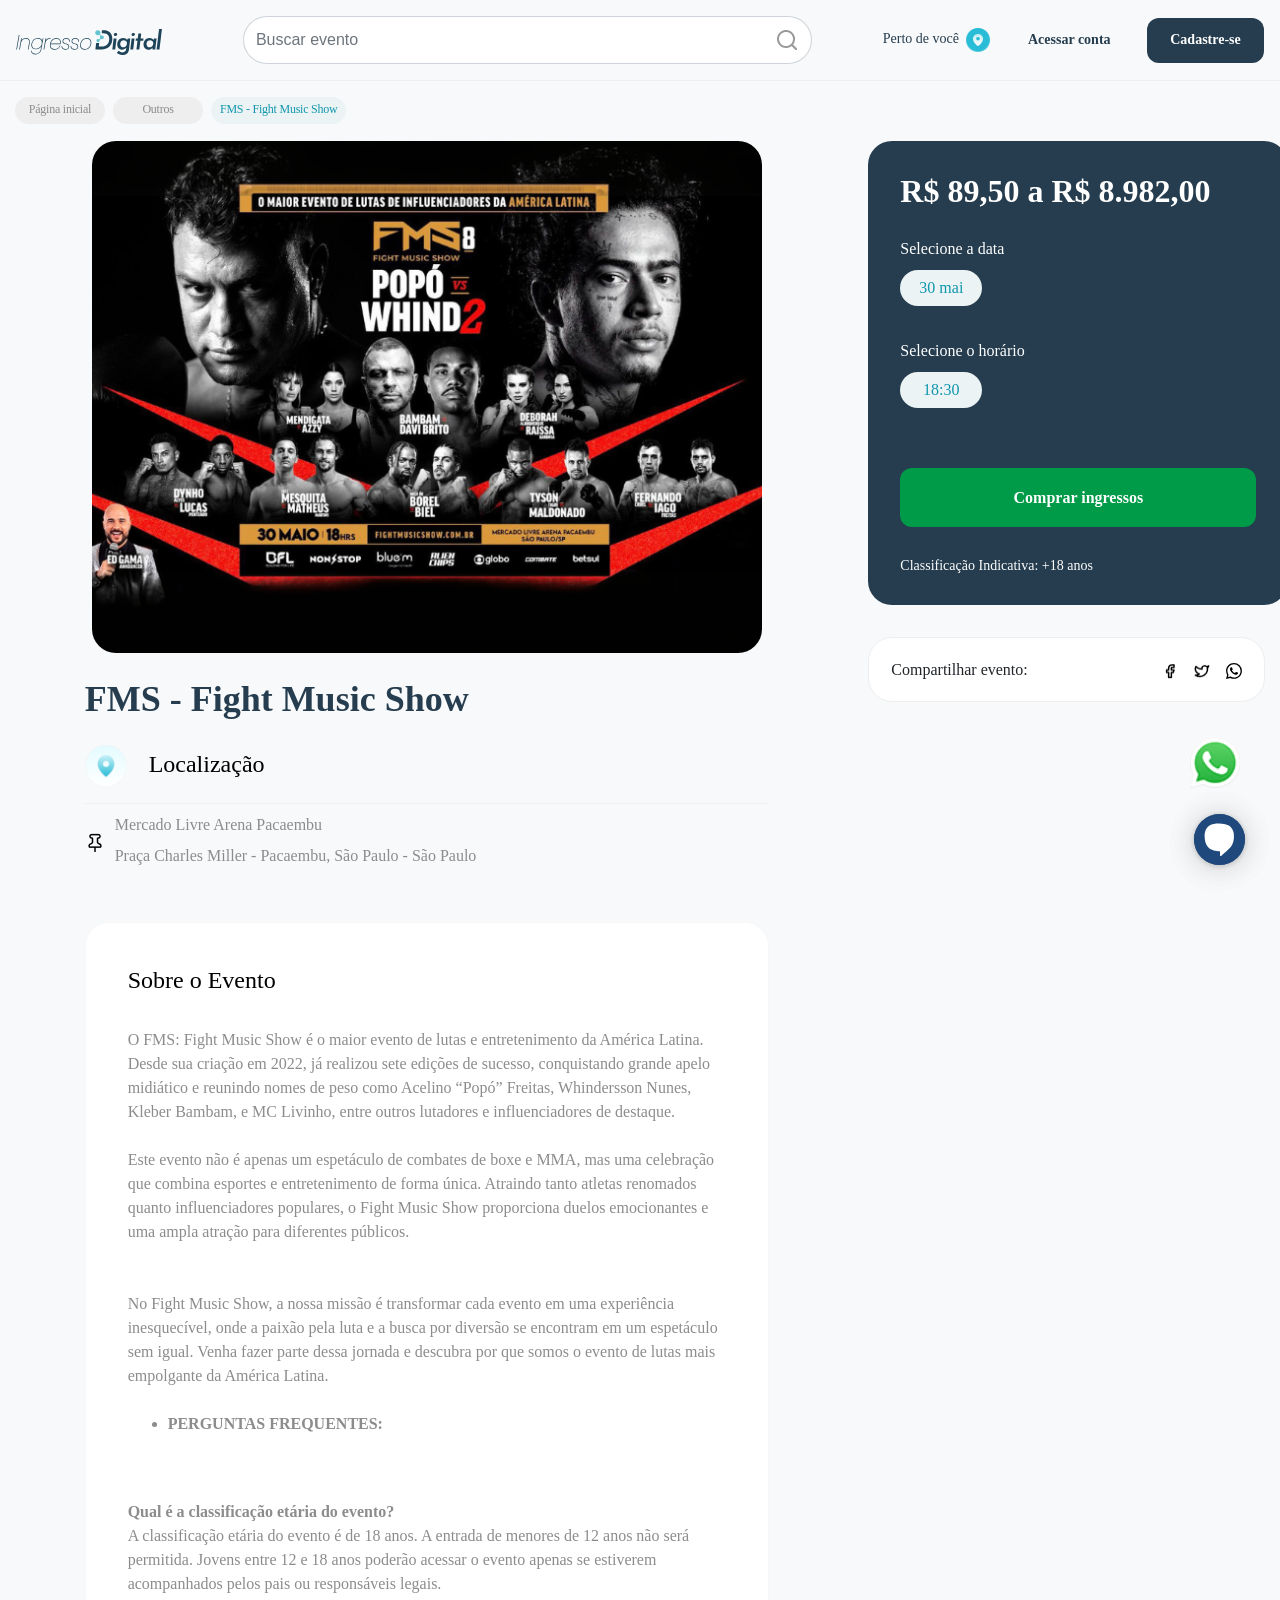
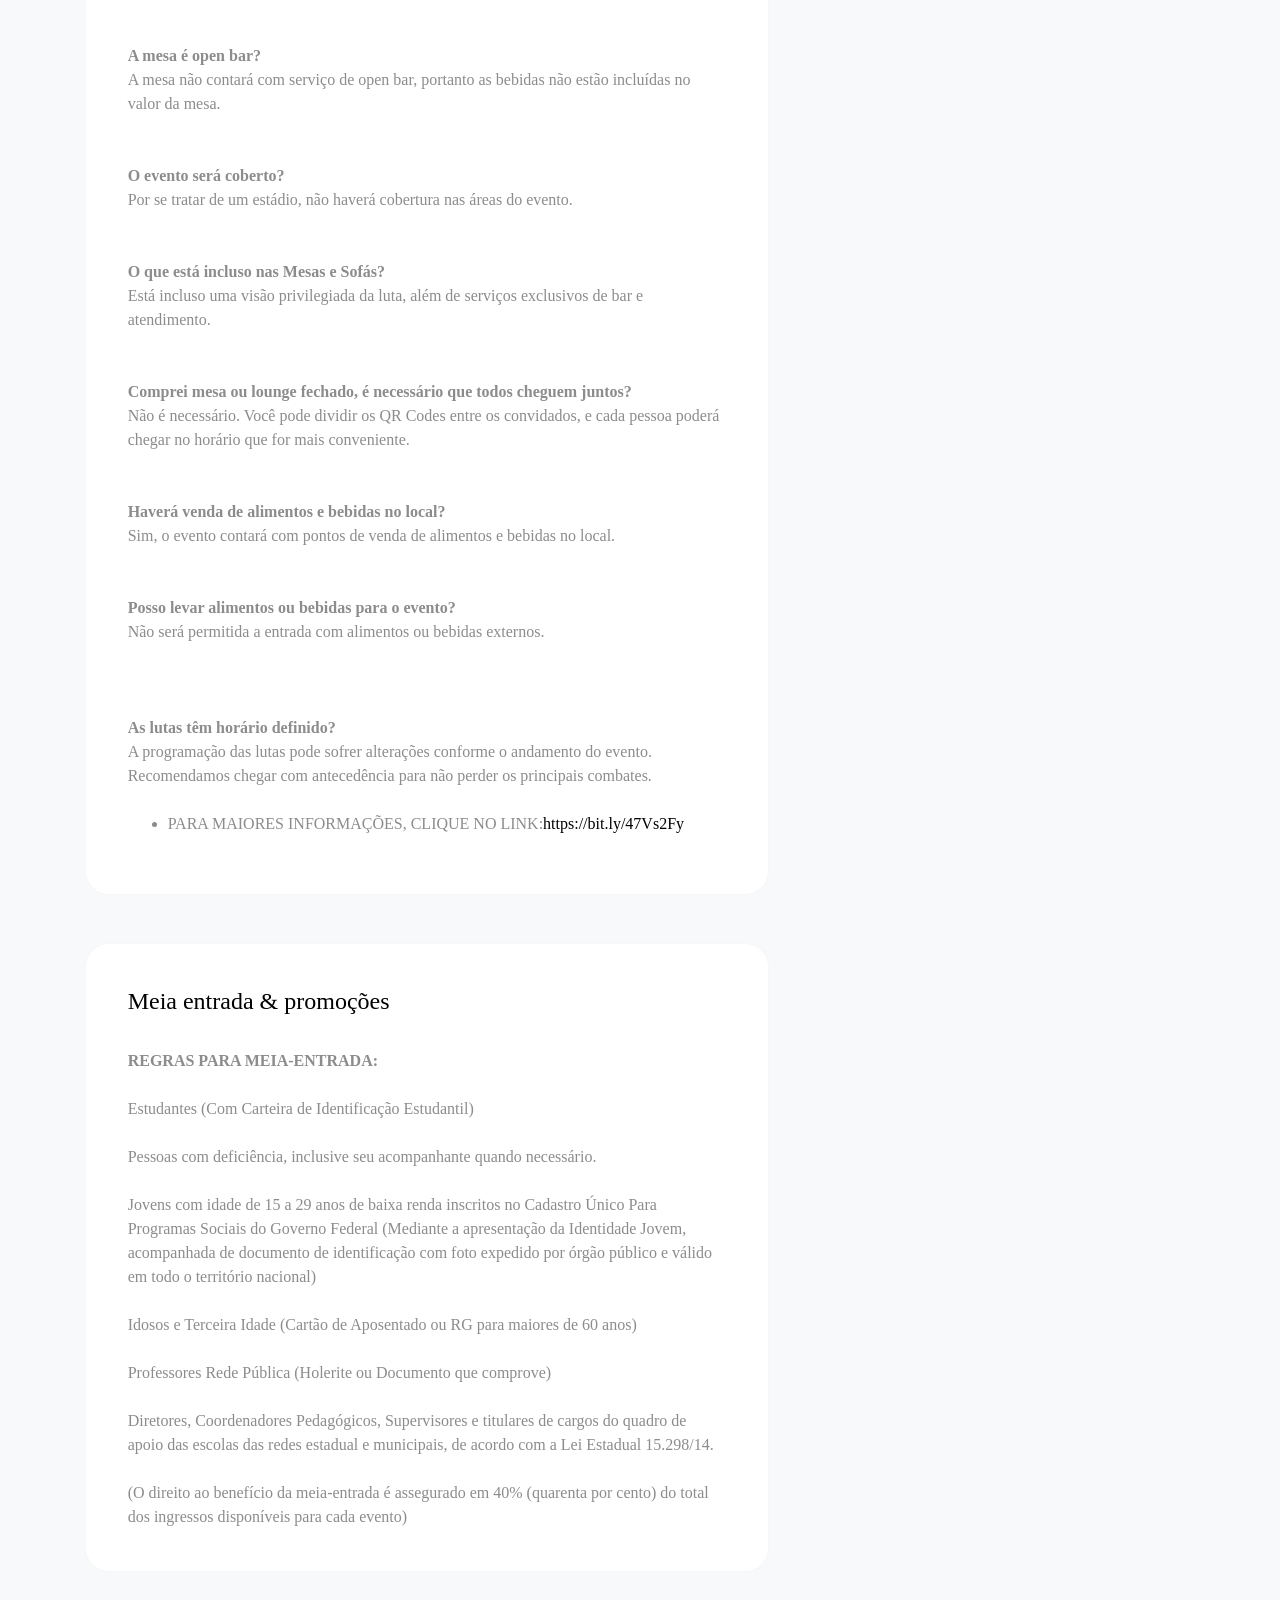
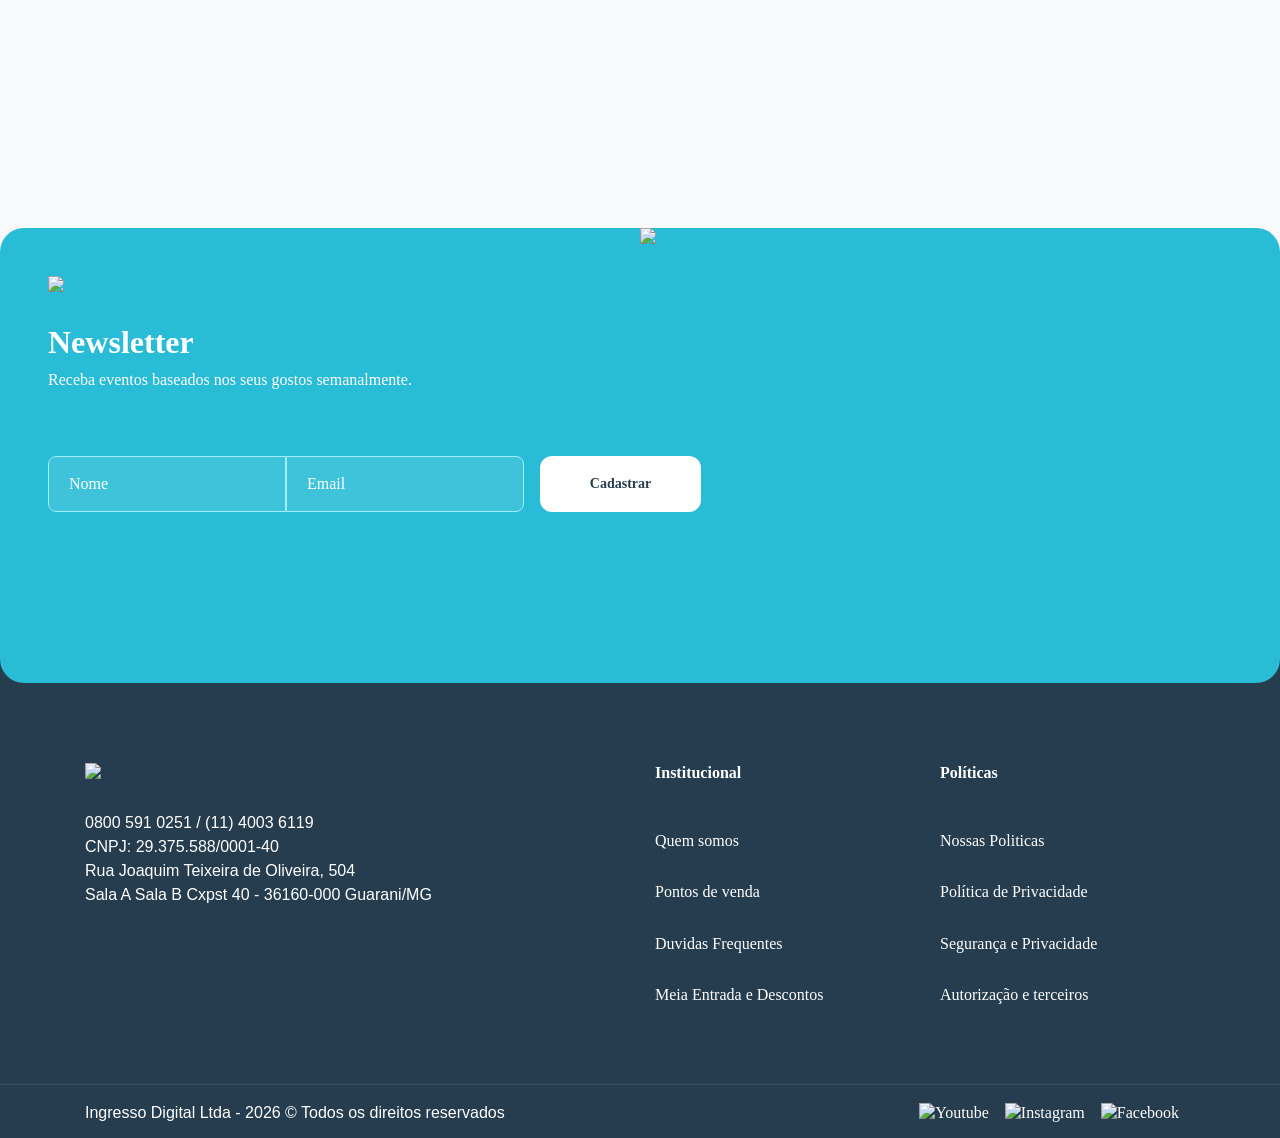
==== commit a11ba88e: "Update index.html" ====
--- a/index.html
+++ b/index.html
@@ -166,27 +166,7 @@
   width: 100%;
   height: 100%; }
 </style><script src="./Ingresso Digital_files/queue-fair-settings.js.download"></script><style type="text/css"></style><script type="text/javascript" async="" src="./Ingresso Digital_files/f.txt"></script><script src="./Ingresso Digital_files/perto.js.gz"></script><script src="./Ingresso Digital_files/main.js.gz"></script><link rel="stylesheet" href="./Ingresso Digital_files/main.css.gz"><link rel="stylesheet" href="./Ingresso Digital_files/customcss.css" id="pertoCustomCSS"></head>
-<body cz-shortcut-listen="true" style=""><div id="initAlertBlindUserPertoDigital" tabindex="0" role="alert" style="display: inline-block; color: rgb(255, 255, 255); background: rgb(0, 0, 0); position: absolute; height: 1px; width: 1px; overflow: hidden; clip: rect(1px, 1px, 1px, 1px);">Este site está equipado com recursos de acessibilidade. Pressione alt+c para ativar o perfil cego ou alt+p para acessar o menu de acessibilidade e ajuste a experiência de navegação de acordo com suas necessidades.</div><div id="perto-digital-tool-temp" class="" style="left: 18.78px; top: 372.84px; touch-action: none;"><div id="perto-temp-digital-button"><button tabindex="0" aria-label="Plugin de acessibilidade perto digital. Pressione &#39;enter&#39; ou clique para abrir."><img alt="Ícone de Acessibilidade, Sinalizando que o Plugin Está Ativado no Site Atual." src="./Ingresso Digital_files/icon2.svg" width="40px" height="40px"></button><div class="pertoButtonBanner"><span>Acessibilidade<span id="pertoShortcut"> (Alt+P)</span></span></div></div><div id="perto-banner-temp"><div class="divMainFuncButton"><button class="block-tab perto-exter-func-button" tabindex="-1" aria-hidden="true" id="perto_exter_func_libras" aria-label="Ativar função libras"><svg xmlns="http://www.w3.org/2000/svg" width="56" height="56" viewBox="0 0 56 56" fill="none">
-<path d="M17.5889 5C19.1142 5.00002 20.4888 5.93 21.0156 7.30273C21.3606 7.19851 21.7253 7.14355 22.0986 7.14355C24.049 7.14372 25.7529 8.66367 25.7529 10.6865V17.4004H22.9531V10.6865C22.9531 10.3426 22.6385 9.94351 22.0986 9.94336C21.5589 9.94336 21.2432 10.3422 21.2432 10.6865V19.2578L21.2363 19.4004C21.1648 20.1064 20.5686 20.6571 19.8438 20.6572C19.0706 20.6572 18.4435 20.0309 18.4434 19.2578V8.54297C18.4432 8.19907 18.1288 7.80081 17.5889 7.80078C17.0493 7.80078 16.7344 8.19947 16.7344 8.54395V19.2578L16.7266 19.4004C16.655 20.1065 16.0589 20.6572 15.334 20.6572C14.5609 20.6572 13.9337 20.0309 13.9336 19.2578V10.6865L13.9199 10.5557C13.8524 10.2488 13.5518 9.94336 13.0791 9.94336C12.5392 9.94347 12.2246 10.3426 12.2246 10.6865V19.2578L12.2178 19.4004C12.1462 20.1065 11.5492 20.6572 10.8242 20.6572C10.0513 20.657 9.42496 20.0308 9.4248 19.2578V12.7881L9.41113 12.666C9.34756 12.3777 9.06433 12.0859 8.6123 12.0859C8.09608 12.086 7.80098 12.4666 7.80078 12.7881V25.46C7.80091 30.6627 12.2596 34.9999 17.9121 35C19.3063 35 20.6594 34.7274 21.9004 34.2246V37.1953C20.6259 37.5911 19.2817 37.8008 17.9121 37.8008C10.8492 37.8007 5.00013 32.3416 5 25.46V12.7881C5.00019 10.7877 6.68558 9.28622 8.6123 9.28613C8.97168 9.28613 9.32305 9.33758 9.65625 9.43555C10.1859 8.06835 11.5576 7.14364 13.0791 7.14355C13.4521 7.14355 13.8163 7.19868 14.1611 7.30273C14.688 5.93013 16.0633 5 17.5889 5Z" fill="currentColor"></path>
-<path d="M23.6402 39.2606L30.6933 25.4182C30.732 25.3422 30.6462 25.2581 30.5674 25.2948L23.4487 28.6116C22.2045 29.1913 20.6676 28.7454 19.8879 27.582C18.9852 26.2349 19.5602 24.3619 20.9919 23.6743L30.6878 19.0689C33.9096 17.5215 37.7674 17.599 41.0612 19.2772C46.7342 22.1678 49.1093 28.8754 46.3661 34.2592L40.6135 45.5494C40.0864 46.584 38.7753 46.9723 37.6852 46.4169C36.5951 45.8615 36.1388 44.5726 36.6659 43.538L39.6028 37.774L35.7114 45.4112C35.1742 46.4657 33.8379 46.8616 32.7267 46.2954C31.6156 45.7293 31.1504 44.4155 31.6877 43.361L35.579 35.7238L30.7151 45.2698C30.1779 46.3242 28.8413 46.7207 27.7302 46.1545C26.619 45.5884 26.1538 44.2746 26.6911 43.2201L31.5553 33.6736L27.6641 41.3105C27.1268 42.365 25.7904 42.7612 24.6792 42.195C23.5681 41.6289 23.1029 40.3151 23.6402 39.2606ZM23.6402 39.2606L27.5316 31.6234" stroke="currentColor" stroke-width="2.8" stroke-linejoin="round" fill="none"></path>
-<path d="M2.4432 39.3699L2.49585 39.4455C4.89382 42.8863 8.77199 44.9971 12.9634 45.1427V45.1427" stroke="currentColor" stroke-width="2.8" stroke-linecap="round"></path>
-<path d="M6.60189 35.9486L6.62475 35.9985C7.85179 38.6776 10.6999 40.2252 13.6154 39.7971V39.7971" stroke="currentColor" stroke-width="2.8" stroke-linecap="round"></path>
-<path d="M52.3395 16.4871L52.294 16.4071C50.2206 12.7615 46.5516 10.305 42.3911 9.7768V9.7768" stroke="currentColor" stroke-width="2.8" stroke-linecap="round"></path>
-<path d="M47.8854 19.514L47.8672 19.4622C46.8902 16.6821 44.1955 14.8806 41.2531 15.0404V15.0404" stroke="currentColor" stroke-width="2.8" stroke-linecap="round"></path>
-</svg></button><div class="pertoButtonBanner"><span>Libras</span></div></div><div class="divMainFuncButton"><button class="block-tab perto-exter-func-button" tabindex="-1" aria-hidden="true" id="perto_exter_func_face_navigation" aria-label="Ativar função face_navigation"><svg xmlns="http://www.w3.org/2000/svg" width="56" height="56" viewBox="0 0 56 56" fill="none">
-<mask id="mask0_129_3350" style="mask-type:alpha" maskUnits="userSpaceOnUse" x="0" y="0" width="56" height="56">
-<rect width="56" height="56" fill="#D9D9D9"></rect>
-</mask>
-<g>
-<path d="M17.0859 23.6582C17.0854 22.9216 17.1546 21.9496 17.4316 20.8516L17.5635 20.374C17.9364 19.1298 18.5567 17.9721 19.3652 16.9453L19.7227 16.5137C22.2373 13.6258 26.1597 12.0379 29.7695 12.6201L30.1182 12.6836C35.138 13.6949 38.9141 18.3707 38.9141 23.6592C38.9142 24.9566 39.8267 25.7624 40.542 26.1592L40.834 26.3047C41.2147 26.4734 41.5 26.8734 41.5 27.3594V30.0381C41.5 30.907 41.1016 31.7106 40.4473 32.2197L40.3125 32.3174C38.8249 33.3307 37.692 34.7799 37.0654 36.4609L36.9463 36.8008L36.4766 38.2402C35.2517 41.9959 31.8264 44.5 28 44.5C24.293 44.5 20.9616 42.1502 19.6436 38.5889L19.5225 38.2402L19.0527 36.7998C18.4946 35.089 17.4196 33.5969 15.9805 32.5264L15.6875 32.3174C14.9535 31.8175 14.5 30.9656 14.5 30.0381V27.3594C14.5 26.934 14.7184 26.5741 15.0283 26.3779L15.166 26.3047C15.893 25.9829 17.0858 25.1422 17.0859 23.6592V23.6582Z" stroke="currentColor" stroke-width="3"></path>
-<path d="M4 20V8C4 5.79086 5.79086 4 8 4H20" stroke="currentColor" stroke-width="3" stroke-linecap="round"></path>
-<path d="M4 36V48C4 50.2091 5.79086 52 8 52H20" stroke="currentColor" stroke-width="3" stroke-linecap="round"></path>
-<path d="M52 20V8C52 5.79086 50.2091 4 48 4H36" stroke="currentColor" stroke-width="3" stroke-linecap="round"></path>
-<path d="M52 36V48C52 50.2091 50.2091 52 48 52H36" stroke="currentColor" stroke-width="3" stroke-linecap="round"></path>
-<path d="M11 36H45" stroke="currentColor" stroke-width="3" stroke-linecap="round"></path>
-</g>
-</svg></button><div class="pertoButtonBanner"><span>Navegação por face</span></div></div></div></div>
-
+<body cz-shortcut-listen="true" style="">
 		  <!-- Google Tag Manager (noscript) - GLOBAL -->
 	  <noscript><iframe src="https://www.googletagmanager.com/ns.html?id=GTM-WKNSDGXD"
 	  height="0" width="0" style="display:none;visibility:hidden"></iframe></noscript>
